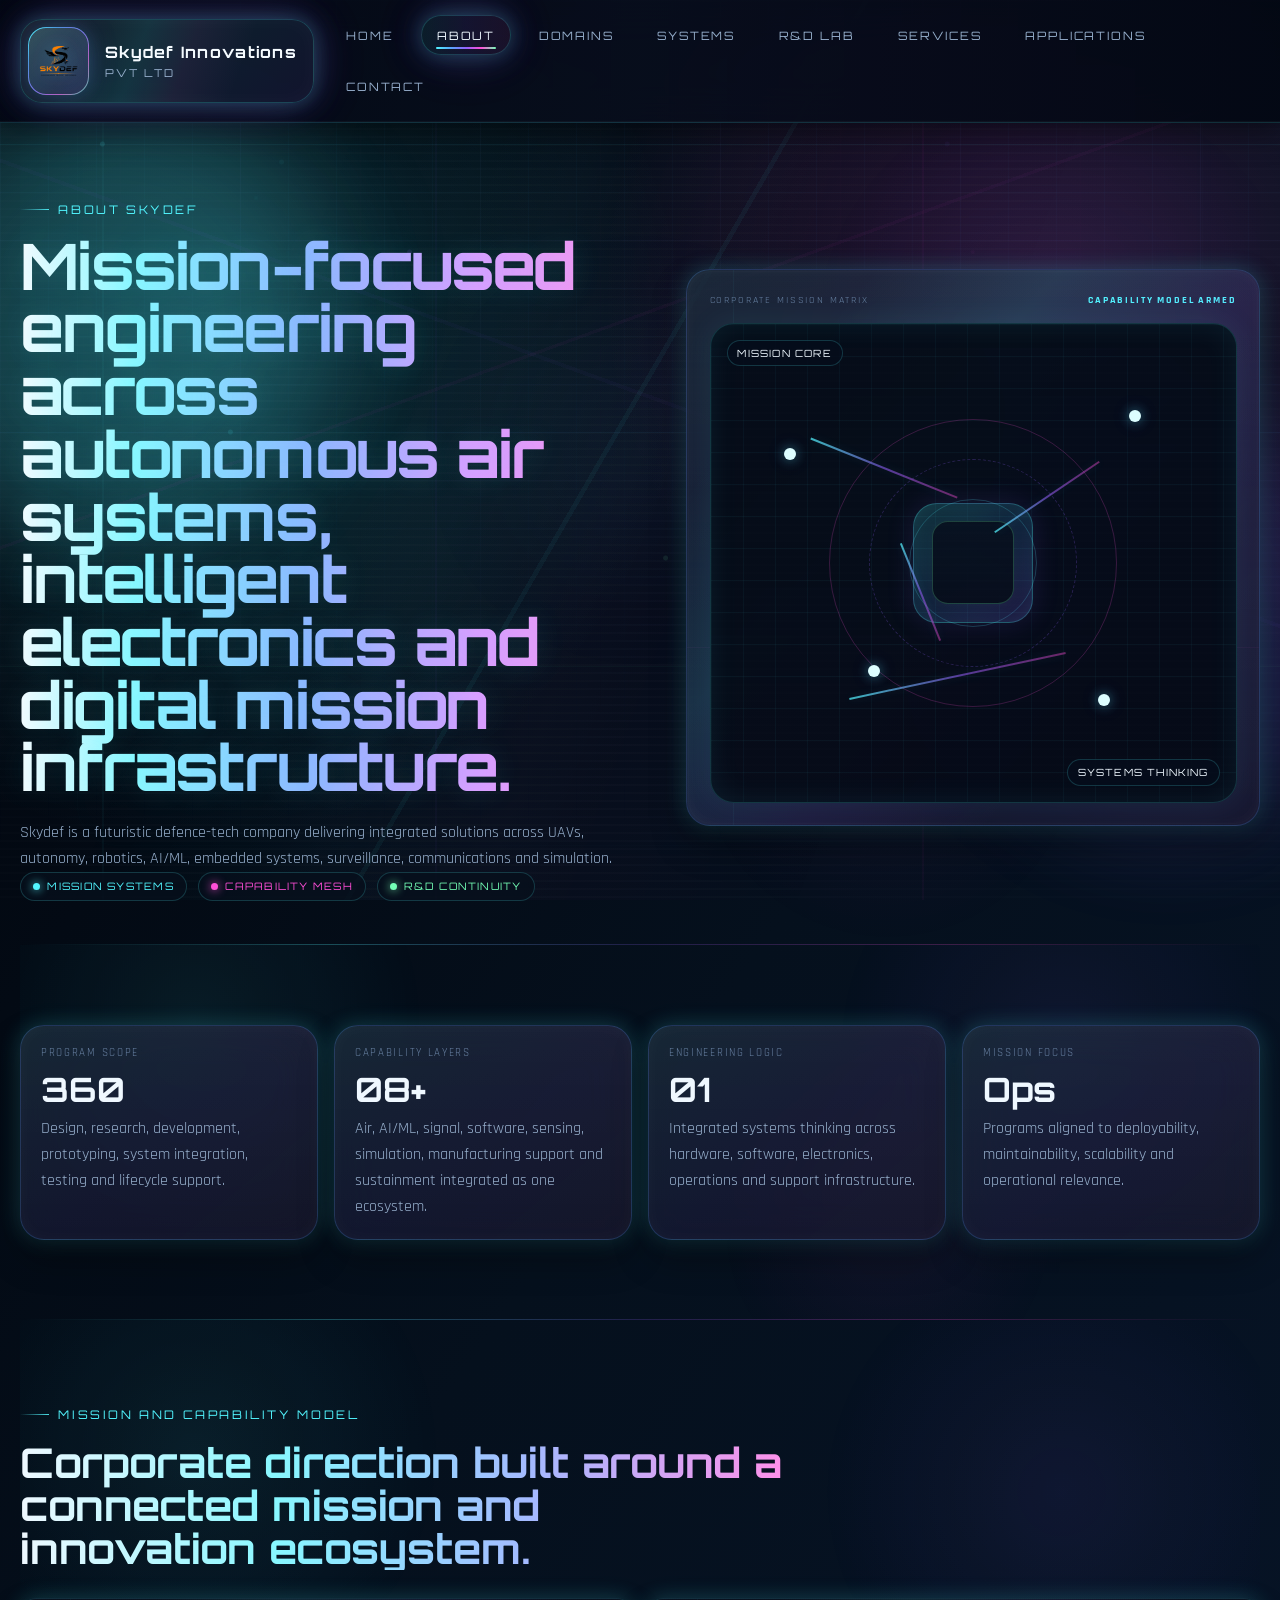
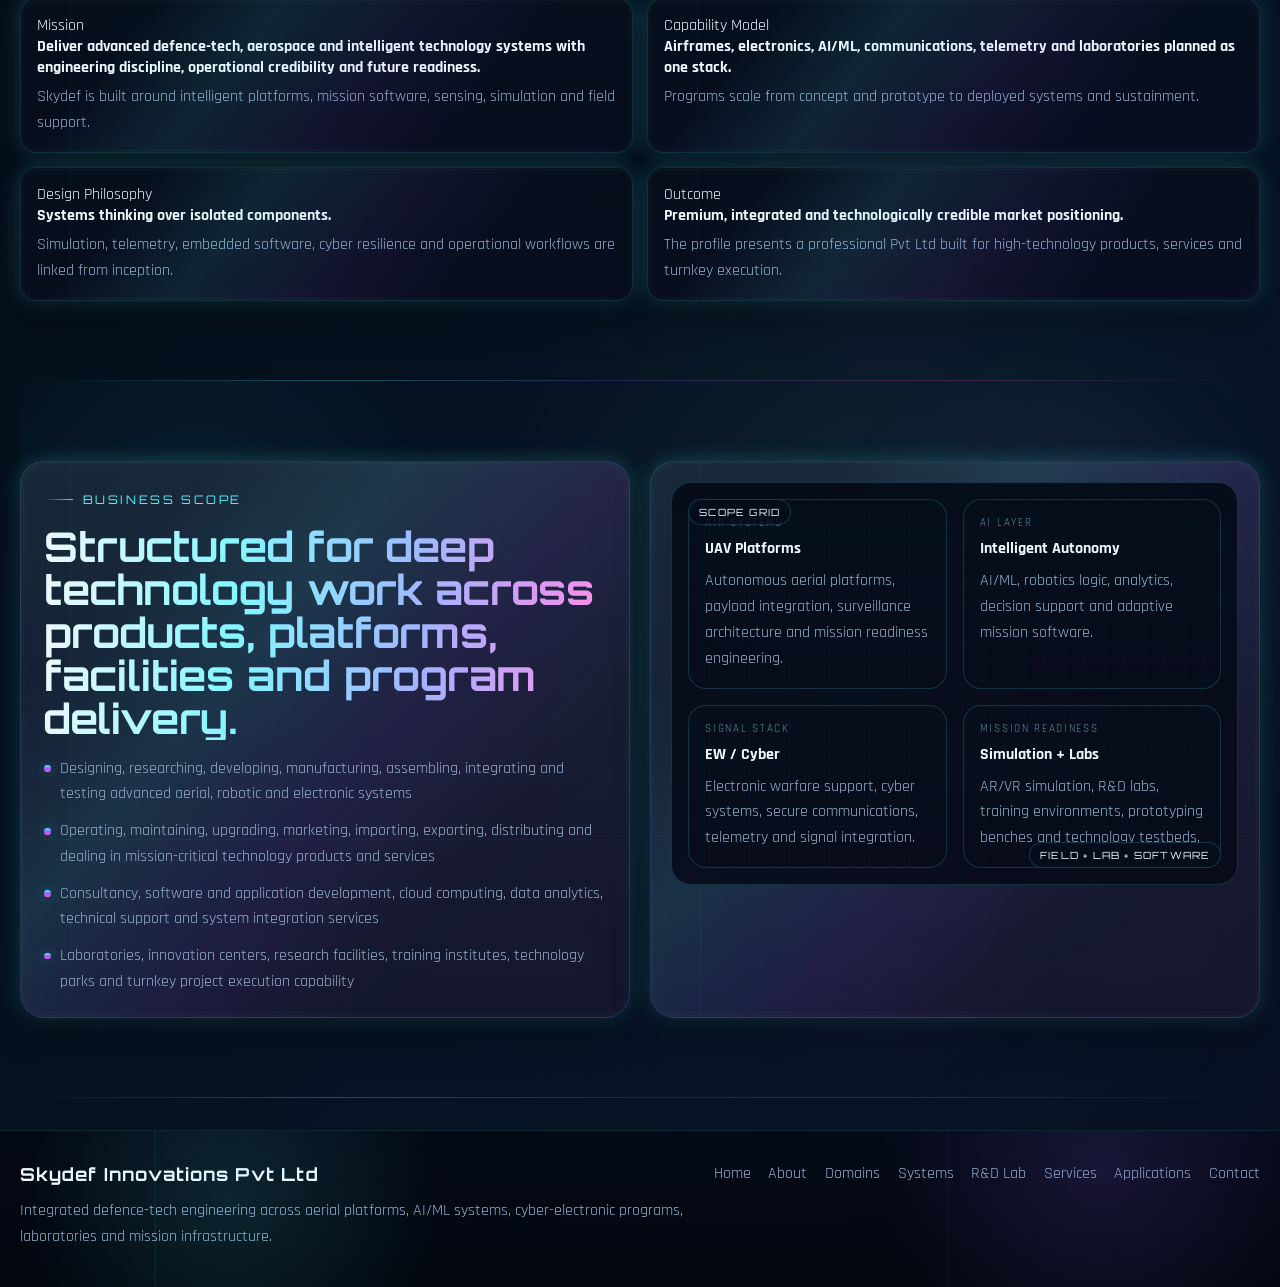
==== about.html @ beb0b312 "Initial Skydef website upload" ====
<!DOCTYPE html>
<html lang="en">
<head>
    <meta charset="UTF-8">
    <meta name="viewport" content="width=device-width, initial-scale=1.0">
    <title>Skydef Innovations Pvt Ltd | About</title>
    <meta name="description" content="About Skydef Innovations Pvt Ltd, a futuristic defence-tech company delivering autonomous systems, robotics, AI/ML, embedded technologies, laboratories and turnkey programs.">
    <link rel="preconnect" href="https://fonts.googleapis.com">
    <link rel="preconnect" href="https://fonts.gstatic.com" crossorigin>
    <link href="https://fonts.googleapis.com/css2?family=Orbitron:wght@500;700;800&family=Rajdhani:wght@400;500;600;700&display=swap" rel="stylesheet">
    <link rel="stylesheet" href="css/style.css">
</head>
<body data-page="about.html">
    <div class="page-shell">
        <div class="ambient"></div>
        <div class="grid-overlay"></div>
        <div class="circuit-overlay"></div>
        <div class="hud-overlay"></div>

        <header class="site-header">
            <nav class="navbar">
                <a href="index.html" class="brand">
                    <span class="brand-mark"><img src="assets/images/skydef-logo.png" alt="Skydef Innovations logo" class="brand-logo"></span>
                    <span class="brand-text"><strong>Skydef Innovations</strong><small>Pvt Ltd</small></span>
                </a>
                <button class="menu-toggle" id="menuToggle" aria-label="Toggle navigation"><span></span><span></span><span></span></button>
                <div class="nav-links" id="navLinks">
                    <a href="index.html">Home</a>
                    <a href="about.html">About</a>
                    <a href="domains.html">Domains</a>
                    <a href="systems.html">Systems</a>
                    <a href="rd-lab.html">R&amp;D Lab</a>
                    <a href="services.html">Services</a>
                    <a href="applications.html">Applications</a>
                    <a href="contact.html">Contact</a>
                </div>
            </nav>
        </header>

        <main>
            <section class="section hero hero-page">
                <div class="hero-copy reveal">
                    <p class="eyebrow">About Skydef</p>
                    <h1>Mission-focused engineering across autonomous air systems, intelligent electronics and digital mission infrastructure.</h1>
                    <p>Skydef is a futuristic defence-tech company delivering integrated solutions across UAVs, autonomy, robotics, AI/ML, embedded systems, surveillance, communications and simulation.</p>
                    <div class="chip-row">
                        <span class="status-chip cyan">Mission systems</span>
                        <span class="status-chip magenta">Capability mesh</span>
                        <span class="status-chip green">R&amp;D continuity</span>
                    </div>
                </div>
                <div class="hero-visual reveal">
                    <div class="hero-side-card glass-card">
                        <div class="panel-topline">
                            <span>Corporate Mission Matrix</span>
                            <strong data-rotate-text="VISION GRID ONLINE|CAPABILITY MODEL ARMED|PROGRAM ARCHITECTURE SYNCED">VISION GRID ONLINE</strong>
                        </div>
                        <div class="about-stage">
                            <span class="visual-tag tag-top-left">Mission Core</span>
                            <span class="visual-tag tag-bottom-right">Systems Thinking</span>
                            <div class="hud-ring ring-1"></div>
                            <div class="hud-ring ring-2"></div>
                            <div class="hud-ring ring-3"></div>
                            <div class="center-core"></div>
                            <span class="diagram-node node-a"></span>
                            <span class="diagram-node node-b"></span>
                            <span class="diagram-node node-c"></span>
                            <span class="diagram-node node-d"></span>
                            <div class="diagram-line line-a"></div>
                            <div class="diagram-line line-b"></div>
                            <div class="diagram-line line-c"></div>
                            <div class="diagram-line line-d"></div>
                        </div>
                    </div>
                </div>
            </section>

            <section class="section">
                <div class="stats-grid">
                    <article class="stat-panel reveal">
                        <span class="stat-label">Program Scope</span>
                        <strong class="stat-number">360</strong>
                        <p>Design, research, development, prototyping, system integration, testing and lifecycle support.</p>
                    </article>
                    <article class="stat-panel reveal">
                        <span class="stat-label">Capability Layers</span>
                        <strong class="stat-number">08+</strong>
                        <p>Air, AI/ML, signal, software, sensing, simulation, manufacturing support and sustainment integrated as one ecosystem.</p>
                    </article>
                    <article class="stat-panel reveal">
                        <span class="stat-label">Engineering Logic</span>
                        <strong class="stat-number">01</strong>
                        <p>Integrated systems thinking across hardware, software, electronics, operations and support infrastructure.</p>
                    </article>
                    <article class="stat-panel reveal">
                        <span class="stat-label">Mission Focus</span>
                        <strong class="stat-number">Ops</strong>
                        <p>Programs aligned to deployability, maintainability, scalability and operational relevance.</p>
                    </article>
                </div>
            </section>

            <section class="section">
                <div class="section-heading reveal">
                    <p class="section-kicker">Mission and Capability Model</p>
                    <h2>Corporate direction built around a connected mission and innovation ecosystem.</h2>
                </div>
                <div class="capability-grid">
                    <article class="glass-card capability-card reveal">
                        <span>Mission</span>
                        <strong>Deliver advanced defence-tech, aerospace and intelligent technology systems with engineering discipline, operational credibility and future readiness.</strong>
                        <p>Skydef is built around intelligent platforms, mission software, sensing, simulation and field support.</p>
                    </article>
                    <article class="glass-card capability-card reveal">
                        <span>Capability Model</span>
                        <strong>Airframes, electronics, AI/ML, communications, telemetry and laboratories planned as one stack.</strong>
                        <p>Programs scale from concept and prototype to deployed systems and sustainment.</p>
                    </article>
                    <article class="glass-card capability-card reveal">
                        <span>Design Philosophy</span>
                        <strong>Systems thinking over isolated components.</strong>
                        <p>Simulation, telemetry, embedded software, cyber resilience and operational workflows are linked from inception.</p>
                    </article>
                    <article class="glass-card capability-card reveal">
                        <span>Outcome</span>
                        <strong>Premium, integrated and technologically credible market positioning.</strong>
                        <p>The profile presents a professional Pvt Ltd built for high-technology products, services and turnkey execution.</p>
                    </article>
                </div>
            </section>

            <section class="section">
                <div class="section-split">
                    <article class="glass-card card-pad reveal">
                        <p class="section-kicker">Business Scope</p>
                        <h2>Structured for deep technology work across products, platforms, facilities and program delivery.</h2>
                        <ul class="list">
                            <li>Designing, researching, developing, manufacturing, assembling, integrating and testing advanced aerial, robotic and electronic systems</li>
                            <li>Operating, maintaining, upgrading, marketing, importing, exporting, distributing and dealing in mission-critical technology products and services</li>
                            <li>Consultancy, software and application development, cloud computing, data analytics, technical support and system integration services</li>
                            <li>Laboratories, innovation centers, research facilities, training institutes, technology parks and turnkey project execution capability</li>
                        </ul>
                    </article>
                    <article class="visual-panel reveal">
                        <div class="visual-frame">
                            <span class="visual-tag tag-top-left">Scope Grid</span>
                            <span class="visual-tag tag-bottom-right">Field + Lab + Software</span>
                            <div class="lab-grid" style="padding:1rem;">
                                <div class="lab-cell"><span>Air Systems</span><strong>UAV Platforms</strong><p>Autonomous aerial platforms, payload integration, surveillance architecture and mission readiness engineering.</p></div>
                                <div class="lab-cell"><span>AI Layer</span><strong>Intelligent Autonomy</strong><p>AI/ML, robotics logic, analytics, decision support and adaptive mission software.</p></div>
                                <div class="lab-cell"><span>Signal Stack</span><strong>EW / Cyber</strong><p>Electronic warfare support, cyber systems, secure communications, telemetry and signal integration.</p></div>
                                <div class="lab-cell"><span>Mission Readiness</span><strong>Simulation + Labs</strong><p>AR/VR simulation, R&amp;D labs, training environments, prototyping benches and technology testbeds.</p></div>
                            </div>
                        </div>
                    </article>
                </div>
            </section>
        </main>

        <footer class="site-footer">
            <div class="footer-shell">
                <div>
                    <h3>Skydef Innovations Pvt Ltd</h3>
                    <p>Integrated defence-tech engineering across aerial platforms, AI/ML systems, cyber-electronic programs, laboratories and mission infrastructure.</p>
                </div>
                <div class="footer-links">
                    <a href="index.html">Home</a>
                    <a href="about.html">About</a>
                    <a href="domains.html">Domains</a>
                    <a href="systems.html">Systems</a>
                    <a href="rd-lab.html">R&amp;D Lab</a>
                    <a href="services.html">Services</a>
                    <a href="applications.html">Applications</a>
                    <a href="contact.html">Contact</a>
                </div>
            </div>
        </footer>
    </div>
    <script src="js/script.js"></script>
</body>
</html>
---- css/style.css ----
:root {
    --bg-0: #02050d;
    --bg-1: #07111f;
    --bg-2: #0d1630;
    --panel: rgba(8, 16, 31, 0.68);
    --panel-strong: rgba(5, 11, 24, 0.84);
    --panel-glass: rgba(14, 26, 48, 0.5);
    --line: rgba(93, 178, 255, 0.2);
    --line-strong: rgba(93, 178, 255, 0.4);
    --text: #eff8ff;
    --text-soft: #96afcc;
    --text-dim: #6881a2;
    --cyan: #52f6ff;
    --blue: #58a6ff;
    --purple: #9362ff;
    --magenta: #ff4fd8;
    --green: #74ffb6;
    --warning: #d7ff6f;
    --glow-cyan: 0 0 22px rgba(82, 246, 255, 0.22);
    --glow-magenta: 0 0 22px rgba(255, 79, 216, 0.18);
    --glow-rgb: 0 0 18px rgba(82, 246, 255, 0.18), 0 0 34px rgba(88, 166, 255, 0.14), 0 0 46px rgba(147, 98, 255, 0.12), 0 0 62px rgba(255, 79, 216, 0.1);
    --radius-xl: 32px;
    --radius-lg: 24px;
    --radius-md: 18px;
    --radius-sm: 12px;
    --container: 1240px;
}

* {
    box-sizing: border-box;
    margin: 0;
    padding: 0;
}

html {
    scroll-behavior: smooth;
}

body {
    min-height: 100vh;
    overflow-x: hidden;
    color: var(--text);
    font-family: "Rajdhani", sans-serif;
    background:
        radial-gradient(circle at 15% 12%, rgba(82, 246, 255, 0.16), transparent 18%),
        radial-gradient(circle at 82% 10%, rgba(255, 79, 216, 0.14), transparent 16%),
        radial-gradient(circle at 70% 76%, rgba(116, 255, 182, 0.08), transparent 18%),
        linear-gradient(125deg, #01040b 0%, #05101d 24%, #071427 46%, #090a1b 63%, #061120 80%, #01040b 100%);
    background-size: 100% 100%, 100% 100%, 100% 100%, 180% 180%;
    animation: bodyShift 22s ease-in-out infinite;
    opacity: 0;
    transition: opacity 0.6s ease, filter 0.45s ease;
}

body.page-ready {
    opacity: 1;
}

body.page-leaving {
    opacity: 0;
    filter: saturate(1.2) blur(2px);
}

body::before,
body::after {
    content: "";
    position: fixed;
    inset: 0;
    pointer-events: none;
}

body::before {
    z-index: -4;
    opacity: 0.34;
    background:
        linear-gradient(rgba(84, 178, 255, 0.12) 1px, transparent 1px),
        linear-gradient(90deg, rgba(84, 178, 255, 0.12) 1px, transparent 1px),
        linear-gradient(rgba(255, 79, 216, 0.05) 1px, transparent 1px),
        linear-gradient(90deg, rgba(255, 79, 216, 0.05) 1px, transparent 1px);
    background-size: 48px 48px, 48px 48px, 120px 120px, 120px 120px;
    mask-image: linear-gradient(180deg, rgba(0, 0, 0, 0.9), transparent 100%);
    animation: gridDrift 18s linear infinite;
}

body::after {
    z-index: -3;
    opacity: 0.45;
    background:
        repeating-linear-gradient(180deg, rgba(255, 255, 255, 0.03) 0 2px, transparent 2px 8px),
        linear-gradient(110deg, transparent 22%, rgba(82, 246, 255, 0.06) 40%, transparent 56%),
        linear-gradient(290deg, transparent 26%, rgba(255, 79, 216, 0.06) 50%, transparent 66%);
    animation: scanlineDrift 10s linear infinite, shimmerSweep 14s linear infinite;
}

img {
    display: block;
    max-width: 100%;
}

a {
    color: inherit;
    text-decoration: none;
}

ul {
    list-style: none;
}

.page-shell {
    position: relative;
    isolation: isolate;
}

.ambient,
.grid-overlay,
.circuit-overlay,
.hud-overlay,
.particle-field,
.page-transition,
.cinematic-loader {
    position: fixed;
    inset: 0;
    pointer-events: none;
}

.ambient {
    z-index: -2;
}

.ambient::before,
.ambient::after {
    content: "";
    position: absolute;
    border-radius: 50%;
    filter: blur(52px);
    opacity: 0.24;
}

.ambient::before {
    width: 28rem;
    height: 28rem;
    left: -7rem;
    top: 6rem;
    background: rgba(82, 246, 255, 0.7);
    animation: floatOrb 12s ease-in-out infinite;
}

.ambient::after {
    width: 26rem;
    height: 26rem;
    right: -6rem;
    bottom: 4rem;
    background: rgba(147, 98, 255, 0.65);
    animation: floatOrb 14s ease-in-out infinite reverse;
}

.grid-overlay {
    z-index: -1;
    opacity: 0.22;
    background:
        radial-gradient(circle at 22% 18%, rgba(82, 246, 255, 0.2) 0 2px, transparent 3px),
        radial-gradient(circle at 74% 16%, rgba(147, 98, 255, 0.24) 0 2px, transparent 3px),
        radial-gradient(circle at 56% 68%, rgba(116, 255, 182, 0.16) 0 2px, transparent 3px);
}

.circuit-overlay {
    z-index: -1;
    opacity: 0.48;
    background:
        linear-gradient(90deg, transparent 0 8%, rgba(82, 246, 255, 0.08) 8% 8.15%, transparent 8.15% 100%),
        linear-gradient(90deg, transparent 0 34%, rgba(147, 98, 255, 0.08) 34% 34.15%, transparent 34.15% 100%),
        linear-gradient(90deg, transparent 0 72%, rgba(255, 79, 216, 0.08) 72% 72.15%, transparent 72.15% 100%),
        linear-gradient(180deg, transparent 0 16%, rgba(82, 246, 255, 0.08) 16% 16.15%, transparent 16.15% 100%),
        linear-gradient(180deg, transparent 0 48%, rgba(88, 166, 255, 0.08) 48% 48.15%, transparent 48.15% 100%),
        linear-gradient(180deg, transparent 0 74%, rgba(116, 255, 182, 0.08) 74% 74.15%, transparent 74.15% 100%);
}

.circuit-overlay::before,
.circuit-overlay::after {
    content: "";
    position: absolute;
    inset: 0;
}

.circuit-overlay::before {
    background:
        radial-gradient(circle at 8% 16%, rgba(82, 246, 255, 0.28) 0 2px, transparent 3px),
        radial-gradient(circle at 18% 48%, rgba(82, 246, 255, 0.22) 0 2px, transparent 3px),
        radial-gradient(circle at 32% 28%, rgba(147, 98, 255, 0.24) 0 2px, transparent 3px),
        radial-gradient(circle at 52% 62%, rgba(116, 255, 182, 0.2) 0 2px, transparent 3px),
        radial-gradient(circle at 74% 36%, rgba(255, 79, 216, 0.24) 0 2px, transparent 3px),
        radial-gradient(circle at 84% 68%, rgba(82, 246, 255, 0.2) 0 2px, transparent 3px);
    animation: pcbPulse 8s ease-in-out infinite;
}

.circuit-overlay::after {
    background:
        linear-gradient(120deg, transparent 0 48%, rgba(82, 246, 255, 0.1) 48% 48.3%, transparent 48.3% 100%),
        linear-gradient(20deg, transparent 0 54%, rgba(147, 98, 255, 0.08) 54% 54.3%, transparent 54.3% 100%),
        linear-gradient(160deg, transparent 0 40%, rgba(255, 79, 216, 0.08) 40% 40.25%, transparent 40.25% 100%);
    animation: pcbSweep 16s linear infinite;
}

.hud-overlay {
    z-index: -1;
    opacity: 0.26;
    background:
        radial-gradient(circle at center, rgba(82, 246, 255, 0.08), transparent 20%),
        radial-gradient(circle at center, rgba(147, 98, 255, 0.07), transparent 34%);
}

.hud-overlay::before,
.hud-overlay::after {
    content: "";
    position: absolute;
    inset: 0;
}

.hud-overlay::before {
    background:
        radial-gradient(circle at 20% 22%, rgba(82, 246, 255, 0.12) 0 1px, transparent 3px),
        radial-gradient(circle at 76% 28%, rgba(255, 79, 216, 0.14) 0 1px, transparent 3px),
        radial-gradient(circle at 58% 78%, rgba(116, 255, 182, 0.12) 0 1px, transparent 3px);
    animation: hudFloat 14s ease-in-out infinite;
}

.hud-overlay::after {
    inset: 6%;
    border: 1px solid rgba(82, 246, 255, 0.06);
    border-radius: 40px;
    box-shadow: inset 0 0 40px rgba(82, 246, 255, 0.04), 0 0 60px rgba(82, 246, 255, 0.04);
    animation: hudPulse 8s ease-in-out infinite;
}

.particle-field {
    z-index: -1;
    overflow: hidden;
}

.particle-field span {
    position: absolute;
    left: var(--x);
    bottom: -6vh;
    width: var(--size);
    height: var(--size);
    border-radius: 50%;
    background: radial-gradient(circle, rgba(239, 248, 255, 0.95), rgba(82, 246, 255, 0.75) 50%, rgba(82, 246, 255, 0));
    box-shadow: 0 0 14px rgba(82, 246, 255, 0.2), 0 0 24px rgba(147, 98, 255, 0.14);
    opacity: 0.5;
    animation: particleRise var(--duration) linear infinite;
    animation-delay: var(--delay);
}

.page-transition {
    z-index: 110;
    opacity: 0;
    background:
        radial-gradient(circle at center, rgba(82, 246, 255, 0.14), transparent 18%),
        linear-gradient(135deg, rgba(1, 4, 11, 0.1), rgba(4, 12, 24, 0.1));
    transition: opacity 0.45s ease;
}

body.page-leaving .page-transition {
    opacity: 1;
}

.cinematic-loader {
    z-index: 120;
    display: grid;
    place-items: center;
    background:
        radial-gradient(circle at center, rgba(82, 246, 255, 0.09), transparent 18%),
        linear-gradient(180deg, rgba(1, 4, 11, 0.98), rgba(3, 8, 19, 0.98));
    transition: opacity 0.7s ease, visibility 0.7s ease;
}

.loader-hidden {
    opacity: 0;
    visibility: hidden;
}

.loader-core {
    position: relative;
    display: grid;
    gap: 1rem;
    width: min(92vw, 34rem);
    padding: 2.4rem;
    text-align: center;
    border: 1px solid rgba(82, 246, 255, 0.18);
    border-radius: 28px;
    background:
        linear-gradient(180deg, rgba(255, 255, 255, 0.05), rgba(255, 255, 255, 0.015)),
        linear-gradient(135deg, rgba(82, 246, 255, 0.08), rgba(147, 98, 255, 0.08), rgba(255, 79, 216, 0.06)),
        rgba(7, 14, 28, 0.9);
    box-shadow: 0 20px 60px rgba(0, 0, 0, 0.55), var(--glow-rgb);
    overflow: hidden;
}

.loader-core::before {
    content: "";
    position: absolute;
    inset: 0;
    background:
        repeating-linear-gradient(180deg, rgba(255, 255, 255, 0.03) 0 2px, transparent 2px 7px),
        linear-gradient(110deg, transparent 22%, rgba(82, 246, 255, 0.12) 44%, transparent 66%);
    animation: loaderSweep 3s linear infinite;
}

.loader-rings {
    position: relative;
    width: 11rem;
    height: 11rem;
    margin: 0 auto;
}

.loader-rings span {
    position: absolute;
    inset: 50%;
    border-radius: 50%;
    border: 1px solid rgba(82, 246, 255, 0.24);
    transform: translate(-50%, -50%);
}

.loader-rings span:nth-child(1) {
    width: 4rem;
    height: 4rem;
    box-shadow: 0 0 20px rgba(82, 246, 255, 0.22);
    animation: pulseScale 2.8s ease-in-out infinite;
}

.loader-rings span:nth-child(2) {
    width: 7rem;
    height: 7rem;
    border-style: dashed;
    border-color: rgba(147, 98, 255, 0.26);
    animation: spinLoader 6s linear infinite;
}

.loader-rings span:nth-child(3) {
    width: 10rem;
    height: 10rem;
    border-color: rgba(255, 79, 216, 0.24);
    animation: spinLoaderReverse 9s linear infinite;
}

.loader-drone-path {
    height: 2px;
    width: 100%;
    border-radius: 999px;
    background:
        linear-gradient(90deg, rgba(82, 246, 255, 0), rgba(82, 246, 255, 0.85), rgba(147, 98, 255, 0.85), rgba(255, 79, 216, 0.85), rgba(82, 246, 255, 0));
    background-size: 220% 100%;
    box-shadow: 0 0 14px rgba(82, 246, 255, 0.2);
    animation: loaderPath 2.4s linear infinite;
}

.loader-label {
    color: var(--text-dim);
    font-size: 0.82rem;
    letter-spacing: 0.24em;
    text-transform: uppercase;
}

.loader-title {
    font-family: "Orbitron", sans-serif;
    font-size: clamp(1.4rem, 3vw, 2.2rem);
    letter-spacing: 0.08em;
    text-transform: uppercase;
    color: #f5fbff;
    text-shadow: 0 0 18px rgba(82, 246, 255, 0.14);
}

.loader-status {
    display: flex;
    justify-content: center;
    flex-wrap: wrap;
    gap: 0.7rem;
}

.loader-status span {
    padding: 0.45rem 0.7rem;
    border-radius: 999px;
    border: 1px solid rgba(82, 246, 255, 0.16);
    background: rgba(6, 14, 27, 0.7);
    color: var(--text-soft);
    font-family: "Orbitron", sans-serif;
    font-size: 0.62rem;
    letter-spacing: 0.14em;
}

.site-header {
    position: sticky;
    top: 0;
    z-index: 50;
    border-bottom: 1px solid rgba(82, 246, 255, 0.16);
    backdrop-filter: blur(22px) saturate(1.15);
    background:
        linear-gradient(90deg, rgba(3, 8, 19, 0.92), rgba(8, 13, 28, 0.88), rgba(3, 8, 19, 0.92));
    box-shadow: 0 10px 28px rgba(0, 0, 0, 0.38), inset 0 -1px 0 rgba(255, 255, 255, 0.03);
}

.navbar,
.section,
.footer-shell {
    width: min(calc(100% - 2rem), var(--container));
    margin: 0 auto;
}

.navbar {
    display: flex;
    align-items: center;
    justify-content: space-between;
    gap: 1rem;
    padding: 0.95rem 0;
}

.brand {
    display: inline-flex;
    align-items: center;
    gap: 1rem;
    padding: 0.45rem 1rem 0.45rem 0.45rem;
    border-radius: 22px;
    border: 1px solid rgba(82, 246, 255, 0.2);
    background:
        linear-gradient(135deg, rgba(255, 255, 255, 0.06), rgba(82, 246, 255, 0.08), rgba(147, 98, 255, 0.08)),
        rgba(7, 16, 31, 0.72);
    box-shadow: inset 0 0 22px rgba(255, 255, 255, 0.03), var(--glow-rgb);
    position: relative;
    overflow: hidden;
}

.brand::before {
    content: "";
    position: absolute;
    inset: 0;
    background: linear-gradient(110deg, transparent 18%, rgba(82, 246, 255, 0.12) 40%, rgba(255, 79, 216, 0.08) 56%, transparent 74%);
    opacity: 0.8;
}

.brand-mark {
    width: 4.25rem;
    height: 4.25rem;
    padding: 0.42rem;
    border-radius: 18px;
    border: 1px solid rgba(82, 246, 255, 0.35);
    background:
        linear-gradient(145deg, rgba(255, 255, 255, 0.1), rgba(255, 255, 255, 0.02)),
        linear-gradient(135deg, rgba(82, 246, 255, 0.16), rgba(88, 166, 255, 0.16), rgba(147, 98, 255, 0.16));
    box-shadow: 0 0 18px rgba(82, 246, 255, 0.18), 0 0 32px rgba(147, 98, 255, 0.16);
    position: relative;
    z-index: 1;
}

.brand-mark::before {
    content: "";
    position: absolute;
    inset: -1px;
    border-radius: inherit;
    padding: 1px;
    background: linear-gradient(130deg, rgba(82, 246, 255, 0.95), rgba(88, 166, 255, 0.7), rgba(147, 98, 255, 0.8), rgba(255, 79, 216, 0.62), rgba(116, 255, 182, 0.52));
    -webkit-mask: linear-gradient(#fff 0 0) content-box, linear-gradient(#fff 0 0);
    -webkit-mask-composite: xor;
    mask-composite: exclude;
    animation: hueSpin 6s linear infinite;
}

.brand-logo {
    width: 100%;
    height: 100%;
    object-fit: contain;
    position: relative;
    z-index: 1;
    filter:
        brightness(1.4)
        contrast(1.25)
        saturate(1.1)
        drop-shadow(0 0 8px rgba(82, 246, 255, 0.3))
        drop-shadow(0 0 16px rgba(147, 98, 255, 0.18));
}

.brand-text {
    display: flex;
    flex-direction: column;
    gap: 0.22rem;
    position: relative;
    z-index: 1;
}

.brand-text strong,
.brand-text small,
.eyebrow,
.section-kicker,
.nav-links a,
.nav-code,
.btn,
h1,
h2,
h3,
.panel-label,
.stat-number,
.form-label {
    font-family: "Orbitron", sans-serif;
}

.brand-text strong {
    font-size: 0.98rem;
    letter-spacing: 0.08em;
    color: #f5fbff;
    white-space: nowrap;
}

.brand-text small {
    color: var(--text-soft);
    font-size: 0.68rem;
    text-transform: uppercase;
    letter-spacing: 0.18em;
}

.nav-links {
    display: flex;
    align-items: center;
    gap: 0.7rem;
    flex-wrap: wrap;
}

.nav-links a {
    position: relative;
    padding: 0.72rem 0.95rem;
    border-radius: 999px;
    color: var(--text-soft);
    font-size: 0.72rem;
    text-transform: uppercase;
    letter-spacing: 0.16em;
    border: 1px solid transparent;
    background: transparent;
    transition: 0.25s ease;
}

.nav-links a:hover,
.nav-links a.active {
    color: var(--text);
    border-color: rgba(82, 246, 255, 0.18);
    background: linear-gradient(90deg, rgba(82, 246, 255, 0.08), rgba(147, 98, 255, 0.1), rgba(255, 79, 216, 0.08));
    box-shadow: var(--glow-rgb);
}

.nav-links a::after {
    content: "";
    position: absolute;
    left: 0.9rem;
    right: 0.9rem;
    bottom: 0.34rem;
    height: 2px;
    border-radius: 999px;
    background: linear-gradient(90deg, var(--cyan), var(--blue), var(--purple), var(--magenta), var(--green));
    transform: scaleX(0);
    transition: transform 0.25s ease;
}

.nav-links a:hover::after,
.nav-links a.active::after {
    transform: scaleX(1);
}

.menu-toggle {
    display: none;
    width: 3rem;
    height: 3rem;
    border: 1px solid rgba(82, 246, 255, 0.2);
    border-radius: 14px;
    background: rgba(5, 12, 24, 0.9);
    cursor: pointer;
}

.menu-toggle span {
    display: block;
    width: 1.3rem;
    height: 2px;
    margin: 0.3rem auto;
    background: var(--text);
}

main {
    position: relative;
}

.section {
    position: relative;
    padding: 5rem 0;
}

.section::before {
    content: "";
    position: absolute;
    inset: 0;
    pointer-events: none;
    background:
        radial-gradient(circle at 14% 20%, rgba(82, 246, 255, 0.08), transparent 22%),
        radial-gradient(circle at 84% 26%, rgba(147, 98, 255, 0.08), transparent 22%),
        radial-gradient(circle at 70% 76%, rgba(255, 79, 216, 0.05), transparent 20%);
    opacity: 0.9;
}

.section::after {
    content: "";
    position: absolute;
    left: 0;
    right: 0;
    bottom: 0;
    height: 1px;
    background: linear-gradient(90deg, transparent, rgba(82, 246, 255, 0.28), rgba(147, 98, 255, 0.2), rgba(255, 79, 216, 0.22), transparent);
}

.section-heading {
    margin-bottom: 1.8rem;
    max-width: 48rem;
}

.section-kicker,
.eyebrow {
    display: inline-flex;
    align-items: center;
    gap: 0.6rem;
    margin-bottom: 1rem;
    color: var(--cyan);
    font-size: 0.74rem;
    text-transform: uppercase;
    letter-spacing: 0.22em;
}

.section-kicker::before,
.eyebrow::before {
    content: "";
    width: 1.8rem;
    height: 1px;
    background: linear-gradient(90deg, rgba(82, 246, 255, 0), rgba(82, 246, 255, 0.9));
}

h1 {
    font-size: clamp(3rem, 5vw, 5.6rem);
    line-height: 0.98;
    letter-spacing: -0.03em;
    margin-bottom: 1.3rem;
    background: linear-gradient(90deg, #f6fbff 0%, #8bf7ff 18%, #8eb7ff 45%, #db9cff 72%, #ff93eb 100%);
    -webkit-background-clip: text;
    background-clip: text;
    color: transparent;
    text-shadow: 0 0 30px rgba(82, 246, 255, 0.12);
}

h2 {
    font-size: clamp(2rem, 3.2vw, 3.15rem);
    line-height: 1.05;
    margin-bottom: 1rem;
    background: linear-gradient(90deg, #eef8ff, #88f7ff, #a4b9ff, #ff90e9);
    -webkit-background-clip: text;
    background-clip: text;
    color: transparent;
}

h3 {
    font-size: 1.12rem;
    letter-spacing: 0.06em;
    margin-bottom: 0.8rem;
}

p {
    color: var(--text-soft);
    font-size: 1rem;
    line-height: 1.62;
}

.hero {
    min-height: calc(100vh - 80px);
    display: grid;
    grid-template-columns: 1.05fr 0.95fr;
    gap: 2rem;
    align-items: center;
}

.hero-page {
    min-height: auto;
    padding-top: 4.5rem;
    padding-bottom: 2.8rem;
}

.hero-copy {
    position: relative;
    z-index: 1;
}

.hero-copy p {
    max-width: 44rem;
}

.hero-actions {
    display: flex;
    flex-wrap: wrap;
    gap: 1rem;
    margin: 2rem 0 1.8rem;
}

.btn {
    display: inline-flex;
    align-items: center;
    justify-content: center;
    min-width: 11.5rem;
    padding: 0.95rem 1.35rem;
    border-radius: 999px;
    border: 1px solid rgba(82, 246, 255, 0.28);
    font-size: 0.76rem;
    letter-spacing: 0.14em;
    text-transform: uppercase;
    position: relative;
    overflow: hidden;
    transition: transform 0.25s ease, box-shadow 0.25s ease, border-color 0.25s ease, filter 0.25s ease;
}

.btn::before {
    content: "";
    position: absolute;
    inset: 0;
    background: linear-gradient(110deg, transparent 20%, rgba(255, 255, 255, 0.16) 48%, transparent 72%);
    transform: translateX(-140%);
    transition: transform 0.55s ease;
}

.btn:hover {
    transform: translateY(-3px) scale(1.01);
    filter: brightness(1.08);
    box-shadow: 0 0 0 1px rgba(82, 246, 255, 0.16), 0 0 22px rgba(82, 246, 255, 0.16), 0 0 42px rgba(147, 98, 255, 0.12);
}

.btn:hover::before {
    transform: translateX(140%);
}

.btn-primary {
    background: linear-gradient(90deg, rgba(82, 246, 255, 0.18), rgba(88, 166, 255, 0.24), rgba(147, 98, 255, 0.2), rgba(255, 79, 216, 0.16));
    box-shadow: var(--glow-rgb);
}

.btn-secondary {
    background: linear-gradient(90deg, rgba(255, 255, 255, 0.03), rgba(82, 246, 255, 0.06), rgba(147, 98, 255, 0.05));
    box-shadow: inset 0 0 18px rgba(82, 246, 255, 0.06), var(--glow-cyan);
}

.btn-ghost {
    min-width: auto;
    padding-inline: 1.1rem;
    background: rgba(8, 17, 31, 0.7);
}

.nav-code {
    display: flex;
    flex-wrap: wrap;
    gap: 0.9rem;
    margin-top: 1.5rem;
    color: var(--text-dim);
    font-size: 0.68rem;
    text-transform: uppercase;
    letter-spacing: 0.16em;
}

.hero-metrics,
.stats-grid,
.panel-grid,
.icon-grid,
.applications-grid,
.contact-grid,
.stack-grid {
    display: grid;
    gap: 1rem;
}

.hero-metrics {
    grid-template-columns: repeat(3, minmax(0, 1fr));
}

.stats-grid {
    grid-template-columns: repeat(4, minmax(0, 1fr));
}

.panel-grid.two-col {
    grid-template-columns: repeat(2, minmax(0, 1fr));
}

.panel-grid.three-col {
    grid-template-columns: repeat(3, minmax(0, 1fr));
}

.panel-grid.four-col,
.applications-grid {
    grid-template-columns: repeat(4, minmax(0, 1fr));
}

.stack-grid {
    grid-template-columns: 1fr;
}

.glass-card,
.hud-panel,
.stat-panel,
.feature-panel,
.timeline-panel,
.visual-panel,
.contact-form,
.contact-card {
    position: relative;
    overflow: hidden;
    border-radius: var(--radius-lg);
    border: 1px solid rgba(88, 166, 255, 0.22);
    background:
        linear-gradient(180deg, rgba(255, 255, 255, 0.05), rgba(255, 255, 255, 0.015)),
        linear-gradient(140deg, rgba(82, 246, 255, 0.06), rgba(147, 98, 255, 0.06), rgba(255, 79, 216, 0.04)),
        var(--panel);
    backdrop-filter: blur(22px) saturate(1.2);
    box-shadow: inset 0 0 18px rgba(255, 255, 255, 0.03), 0 18px 34px rgba(0, 0, 0, 0.34), var(--glow-cyan);
    transition: transform 0.35s ease, border-color 0.35s ease, box-shadow 0.35s ease, background 0.35s ease;
}

.glass-card::before,
.hud-panel::before,
.feature-panel::before,
.visual-panel::before,
.timeline-panel::before,
.contact-form::before,
.contact-card::before {
    content: "";
    position: absolute;
    inset: 0;
    pointer-events: none;
    background:
        linear-gradient(130deg, transparent 18%, rgba(82, 246, 255, 0.1) 36%, rgba(147, 98, 255, 0.08) 56%, transparent 74%),
        linear-gradient(90deg, transparent 0 8%, rgba(82, 246, 255, 0.04) 8% 8.15%, transparent 8.15% 100%),
        linear-gradient(180deg, transparent 0 68%, rgba(255, 79, 216, 0.04) 68% 68.15%, transparent 68.15% 100%);
}

.glass-card::after,
.hud-panel::after,
.feature-panel::after,
.visual-panel::after,
.timeline-panel::after,
.contact-form::after,
.contact-card::after {
    content: "";
    position: absolute;
    inset: 1px;
    border-radius: inherit;
    pointer-events: none;
    border: 1px solid rgba(255, 255, 255, 0.025);
    opacity: 0.7;
}

.glass-card:hover,
.hud-panel:hover,
.stat-panel:hover,
.feature-panel:hover,
.timeline-panel:hover,
.visual-panel:hover,
.contact-form:hover,
.contact-card:hover {
    transform: translateY(-6px);
    border-color: rgba(82, 246, 255, 0.32);
    box-shadow: 0 24px 44px rgba(0, 0, 0, 0.42), 0 0 22px rgba(82, 246, 255, 0.14), 0 0 36px rgba(147, 98, 255, 0.12);
}

.card-pad,
.stat-panel,
.timeline-panel,
.contact-form,
.contact-card {
    padding: 1.45rem;
}

.metric-card,
.stat-panel,
.mini-panel,
.domain-card,
.service-card,
.sector-card {
    padding: 1.25rem;
}

.metric-card span,
.panel-label,
.card-kicker,
.stat-label {
    display: block;
    color: var(--text-dim);
    font-size: 0.66rem;
    letter-spacing: 0.16em;
    text-transform: uppercase;
    margin-bottom: 0.55rem;
}

.metric-card strong,
.stat-number {
    display: block;
    color: var(--text);
    font-size: 1.3rem;
    line-height: 1.2;
}

.stat-number {
    font-size: 2.1rem;
    margin-bottom: 0.4rem;
}

.section-split,
.feature-panel,
.timeline-panel,
.contact-grid,
.hero-side-grid {
    display: grid;
    gap: 1.2rem;
}

.section-split {
    grid-template-columns: 1fr 1fr;
    align-items: stretch;
}

.feature-panel {
    grid-template-columns: 0.94fr 1.06fr;
    padding: 1.45rem;
}

.timeline-panel {
    grid-template-columns: 0.8fr 1.2fr;
    align-items: start;
}

.hero-side-grid {
    grid-template-columns: 1fr;
}

.hero-console,
.hero-side-card {
    padding: 1.4rem;
}

.panel-topline {
    display: flex;
    align-items: center;
    justify-content: space-between;
    gap: 1rem;
    margin-bottom: 1rem;
    color: var(--text-dim);
    font-size: 0.64rem;
    letter-spacing: 0.18em;
    text-transform: uppercase;
}

.panel-topline strong {
    color: var(--cyan);
    font-weight: 700;
}

.status-list,
.chip-row {
    display: flex;
    flex-wrap: wrap;
    gap: 0.7rem;
}

.status-chip {
    display: inline-flex;
    align-items: center;
    gap: 0.45rem;
    padding: 0.46rem 0.75rem;
    border-radius: 999px;
    border: 1px solid rgba(82, 246, 255, 0.18);
    background: rgba(7, 15, 28, 0.8);
    color: var(--text-soft);
    font-size: 0.64rem;
    text-transform: uppercase;
    letter-spacing: 0.12em;
    font-family: "Orbitron", sans-serif;
}

.status-chip::before {
    content: "";
    width: 0.45rem;
    height: 0.45rem;
    border-radius: 50%;
    background: currentColor;
    box-shadow: 0 0 10px currentColor;
}

.status-chip.cyan { color: var(--cyan); }
.status-chip.magenta { color: var(--magenta); }
.status-chip.green { color: var(--green); }
.status-chip.warning { color: var(--warning); }

.hero-visual {
    position: relative;
}

.mission-stage,
.systems-map,
.lab-stage,
.service-stage,
.sector-stage,
.contact-stage,
.about-stage {
    position: relative;
    min-height: 30rem;
    border-radius: var(--radius-lg);
    border: 1px solid rgba(82, 246, 255, 0.18);
    background:
        radial-gradient(circle at 50% 50%, rgba(82, 246, 255, 0.08), transparent 18%),
        linear-gradient(180deg, rgba(5, 12, 24, 0.96), rgba(5, 10, 22, 0.92));
    overflow: hidden;
    box-shadow: inset 0 0 30px rgba(82, 246, 255, 0.08), 0 0 32px rgba(82, 246, 255, 0.08);
}

.mission-stage::before,
.systems-map::before,
.lab-stage::before,
.service-stage::before,
.sector-stage::before,
.contact-stage::before,
.about-stage::before {
    content: "";
    position: absolute;
    inset: 0;
    background:
        linear-gradient(rgba(82, 246, 255, 0.08) 1px, transparent 1px),
        linear-gradient(90deg, rgba(82, 246, 255, 0.08) 1px, transparent 1px);
    background-size: 32px 32px;
    opacity: 0.5;
}

.mission-stage::after,
.systems-map::after,
.lab-stage::after,
.service-stage::after,
.sector-stage::after,
.contact-stage::after,
.about-stage::after {
    content: "";
    position: absolute;
    inset: 0;
    background: repeating-linear-gradient(180deg, rgba(255, 255, 255, 0.03) 0 2px, transparent 2px 8px);
    opacity: 0.18;
}

.mission-stage:hover .radar-sweep,
.systems-map:hover .radar-sweep,
.contact-stage:hover .radar-sweep {
    animation-duration: 3.6s;
}

.hud-ring,
.radar-ring,
.radar-sweep,
.crosshair,
.scan-column,
.flight-path,
.flight-node,
.data-node,
.beam,
.diagram-line,
.diagram-node,
.trace,
.orbital,
.signal-dot {
    position: absolute;
}

.hud-ring,
.radar-ring,
.orbital {
    left: 50%;
    top: 50%;
    transform: translate(-50%, -50%);
    border-radius: 50%;
    border: 1px solid rgba(82, 246, 255, 0.2);
}

.ring-1 { width: 8rem; height: 8rem; }
.ring-2 { width: 13rem; height: 13rem; border-style: dashed; border-color: rgba(147, 98, 255, 0.24); }
.ring-3 { width: 18rem; height: 18rem; border-color: rgba(255, 79, 216, 0.2); }
.ring-4 { width: 24rem; height: 24rem; border-color: rgba(116, 255, 182, 0.12); }

.radar-sweep {
    left: 50%;
    top: 50%;
    width: 16rem;
    height: 16rem;
    transform: translate(-50%, -50%);
    border-radius: 50%;
    background: conic-gradient(from 0deg, rgba(82, 246, 255, 0) 0 78%, rgba(82, 246, 255, 0.28) 88%, rgba(82, 246, 255, 0) 100%);
    mix-blend-mode: screen;
    animation: spin 5.5s linear infinite;
    filter: blur(0.2px);
}

.crosshair {
    left: 50%;
    top: 50%;
    width: 10rem;
    height: 10rem;
    transform: translate(-50%, -50%);
    border: 1px solid rgba(116, 255, 182, 0.24);
    border-radius: 50%;
    box-shadow: 0 0 18px rgba(116, 255, 182, 0.12);
}

.crosshair::before,
.crosshair::after {
    content: "";
    position: absolute;
    left: 50%;
    top: 50%;
    background: rgba(82, 246, 255, 0.22);
}

.crosshair::before {
    width: 1px;
    height: 120%;
    transform: translate(-50%, -50%);
}

.crosshair::after {
    width: 120%;
    height: 1px;
    transform: translate(-50%, -50%);
}

.drone-shell {
    position: absolute;
    left: 50%;
    top: 42%;
    width: 17rem;
    height: 8.4rem;
    transform: translate(-50%, -50%);
    animation: droneHover 4.6s ease-in-out infinite;
}

.drone-core,
.drone-wing,
.drone-tail,
.drone-prop,
.drone-link {
    position: absolute;
    display: block;
}

.drone-core {
    left: 50%;
    top: 50%;
    width: 4.2rem;
    height: 2rem;
    transform: translate(-50%, -50%);
    border-radius: 999px;
    background: linear-gradient(90deg, rgba(82, 246, 255, 0.6), rgba(88, 166, 255, 0.8), rgba(255, 79, 216, 0.55));
    box-shadow: 0 0 20px rgba(82, 246, 255, 0.26), 0 0 28px rgba(147, 98, 255, 0.14);
}

.drone-wing {
    top: 50%;
    width: 5rem;
    height: 0.38rem;
    border-radius: 999px;
    background: linear-gradient(90deg, rgba(82, 246, 255, 0.9), rgba(147, 98, 255, 0.65));
}

.drone-wing.left {
    left: 1.3rem;
    transform: translateY(-50%) rotate(-10deg);
}

.drone-wing.right {
    right: 1.3rem;
    transform: translateY(-50%) rotate(10deg);
}

.drone-tail {
    width: 2.4rem;
    height: 0.3rem;
    background: rgba(116, 255, 182, 0.9);
    top: 65%;
}

.drone-tail.left {
    left: 4rem;
    transform: rotate(24deg);
}

.drone-tail.right {
    right: 4rem;
    transform: rotate(-24deg);
}

.drone-prop {
    width: 2.3rem;
    height: 2.3rem;
    border-radius: 50%;
    border: 1px solid rgba(82, 246, 255, 0.34);
    box-shadow: inset 0 0 16px rgba(82, 246, 255, 0.1), 0 0 12px rgba(82, 246, 255, 0.1);
}

.drone-prop::before,
.drone-prop::after {
    content: "";
    position: absolute;
    left: 50%;
    top: 50%;
    width: 86%;
    height: 1px;
    background: rgba(82, 246, 255, 0.55);
    transform-origin: center;
    animation: spin 1.1s linear infinite;
}

.drone-prop::after {
    transform: translate(-50%, -50%) rotate(90deg);
}

.drone-prop::before {
    transform: translate(-50%, -50%);
}

.drone-prop.p1 { left: 0.6rem; top: 1rem; }
.drone-prop.p2 { right: 0.6rem; top: 1rem; }
.drone-prop.p3 { left: 2rem; bottom: 0; }
.drone-prop.p4 { right: 2rem; bottom: 0; }

.flight-path {
    border-top: 2px dashed rgba(82, 246, 255, 0.42);
    border-radius: 50%;
    filter: drop-shadow(0 0 10px rgba(82, 246, 255, 0.16));
    overflow: visible;
}

.flight-path::after {
    content: "";
    position: absolute;
    top: -3px;
    left: 0;
    width: 24%;
    height: 4px;
    border-radius: 999px;
    background: linear-gradient(90deg, rgba(82, 246, 255, 0), rgba(82, 246, 255, 0.95), rgba(255, 79, 216, 0.9));
    box-shadow: 0 0 12px rgba(82, 246, 255, 0.28);
    animation: flightRunner 4.8s linear infinite;
}

.path-a {
    width: 52%;
    height: 26%;
    left: 8%;
    top: 18%;
    animation: pathPulse 4s ease-in-out infinite;
}

.path-b {
    width: 42%;
    height: 18%;
    right: 10%;
    bottom: 16%;
    border-top-color: rgba(255, 79, 216, 0.42);
    animation: pathPulse 4s ease-in-out infinite 1.2s;
}

.path-b::after {
    animation-delay: 1.1s;
}

.path-c {
    width: 30%;
    height: 14%;
    left: 34%;
    bottom: 28%;
    border-top-color: rgba(116, 255, 182, 0.42);
    animation: pathPulse 4s ease-in-out infinite 2.1s;
}

.path-c::after {
    animation-delay: 2s;
}

.flight-node,
.data-node,
.diagram-node,
.signal-dot {
    width: 0.75rem;
    height: 0.75rem;
    border-radius: 50%;
    background: #ddfeff;
    box-shadow: 0 0 12px rgba(82, 246, 255, 0.4), 0 0 20px rgba(147, 98, 255, 0.18);
}

.node-a { left: 14%; top: 26%; }
.node-b { right: 18%; top: 18%; }
.node-c { left: 30%; bottom: 26%; }
.node-d { right: 24%; bottom: 20%; }
.node-e { left: 52%; top: 58%; }

.hero-status-grid,
.data-grid,
.capability-grid,
.contact-list,
.timeline-list,
.flow-grid {
    display: grid;
    gap: 0.9rem;
}

.data-grid.two-col,
.capability-grid,
.flow-grid {
    grid-template-columns: repeat(2, minmax(0, 1fr));
}

.data-block,
.capability-card,
.flow-card {
    padding: 1rem;
    border-radius: 16px;
    border: 1px solid rgba(82, 246, 255, 0.14);
    background: linear-gradient(180deg, rgba(7, 15, 28, 0.84), rgba(10, 12, 29, 0.72));
}

.data-block strong,
.capability-card strong,
.flow-card strong {
    display: block;
    font-size: 1rem;
    color: var(--text);
    margin-bottom: 0.35rem;
}

.data-block span,
.flow-step {
    display: block;
    color: var(--text-dim);
    font-size: 0.64rem;
    text-transform: uppercase;
    letter-spacing: 0.16em;
    margin-bottom: 0.45rem;
}

.list {
    display: grid;
    gap: 0.7rem;
}

.list li {
    position: relative;
    padding-left: 1rem;
    color: var(--text-soft);
    line-height: 1.6;
}

.list li::before {
    content: "";
    position: absolute;
    left: 0;
    top: 0.6rem;
    width: 0.42rem;
    height: 0.42rem;
    border-radius: 50%;
    background: linear-gradient(180deg, var(--cyan), var(--purple), var(--magenta));
    box-shadow: 0 0 12px rgba(82, 246, 255, 0.28);
}

.visual-panel {
    padding: 1.3rem;
}

.visual-frame {
    position: relative;
    min-height: 20rem;
    border-radius: 20px;
    border: 1px solid rgba(82, 246, 255, 0.16);
    background: linear-gradient(180deg, rgba(5, 12, 24, 0.95), rgba(7, 11, 25, 0.88));
    overflow: hidden;
}

.visual-tag {
    position: absolute;
    padding: 0.38rem 0.62rem;
    border-radius: 999px;
    border: 1px solid rgba(82, 246, 255, 0.18);
    background: rgba(5, 13, 27, 0.82);
    color: var(--text);
    font-size: 0.62rem;
    letter-spacing: 0.12em;
    text-transform: uppercase;
    font-family: "Orbitron", sans-serif;
    z-index: 2;
}

.tag-top-left { left: 1rem; top: 1rem; }
.tag-top-right { right: 1rem; top: 1rem; }
.tag-bottom-left { left: 1rem; bottom: 1rem; }
.tag-bottom-right { right: 1rem; bottom: 1rem; }

.about-network {
    position: absolute;
    inset: 0;
}

.diagram-line,
.beam,
.trace {
    height: 2px;
    background: linear-gradient(90deg, rgba(82, 246, 255, 0.72), rgba(147, 98, 255, 0.56), rgba(255, 79, 216, 0.4));
    box-shadow: 0 0 10px rgba(82, 246, 255, 0.12);
}

.line-a { width: 30%; left: 18%; top: 30%; transform: rotate(22deg); }
.line-b { width: 24%; right: 24%; top: 36%; transform: rotate(-34deg); }
.line-c { width: 42%; left: 26%; bottom: 26%; transform: rotate(-12deg); }
.line-d { width: 20%; left: 30%; top: 56%; transform: rotate(68deg); }

.center-core {
    position: absolute;
    left: 50%;
    top: 50%;
    width: 7.5rem;
    height: 7.5rem;
    transform: translate(-50%, -50%);
    border-radius: 24px;
    background: linear-gradient(145deg, rgba(82, 246, 255, 0.16), rgba(88, 166, 255, 0.14), rgba(147, 98, 255, 0.18));
    border: 1px solid rgba(82, 246, 255, 0.26);
    box-shadow: inset 0 0 20px rgba(82, 246, 255, 0.08), 0 0 28px rgba(147, 98, 255, 0.14);
}

.center-core::before {
    content: "";
    position: absolute;
    inset: 1.1rem;
    border-radius: 16px;
    background: linear-gradient(180deg, rgba(8, 17, 32, 0.96), rgba(6, 12, 25, 0.9));
    border: 1px solid rgba(116, 255, 182, 0.22);
}

.capability-rings .ring-1,
.capability-rings .ring-2,
.capability-rings .ring-3 {
    animation: pulseScale 5s ease-in-out infinite;
}

.capability-rings .ring-2 { animation-delay: -1.2s; }
.capability-rings .ring-3 { animation-delay: -2.4s; }

.domain-card .domain-icon,
.service-card .domain-icon,
.sector-card .domain-icon,
.mini-panel .domain-icon {
    width: 3.2rem;
    height: 3.2rem;
    margin-bottom: 1rem;
    border-radius: 14px;
    border: 1px solid rgba(82, 246, 255, 0.18);
    background:
        radial-gradient(circle at 30% 30%, rgba(255, 255, 255, 0.12), transparent 24%),
        linear-gradient(135deg, rgba(82, 246, 255, 0.14), rgba(147, 98, 255, 0.16), rgba(255, 79, 216, 0.12));
    position: relative;
    box-shadow: var(--glow-cyan);
}

.domain-icon::before,
.domain-icon::after {
    content: "";
    position: absolute;
}

.domain-icon::before {
    inset: 24%;
    border-radius: 10px;
    border: 1px solid rgba(82, 246, 255, 0.26);
}

.domain-icon::after {
    left: 50%;
    top: 50%;
    width: 1rem;
    height: 1rem;
    transform: translate(-50%, -50%);
    border-radius: 50%;
    background: rgba(82, 246, 255, 0.8);
    box-shadow: 0 0 12px rgba(82, 246, 255, 0.4);
}

.systems-track {
    position: absolute;
    inset: 0;
}

.system-grid {
    display: grid;
    gap: 1rem;
}

.lab-grid {
    display: grid;
    grid-template-columns: repeat(2, minmax(0, 1fr));
    gap: 1rem;
}

.lab-cell {
    position: relative;
    min-height: 10rem;
    border-radius: 18px;
    border: 1px solid rgba(82, 246, 255, 0.16);
    background: linear-gradient(180deg, rgba(7, 15, 28, 0.86), rgba(8, 12, 27, 0.76));
    overflow: hidden;
    padding: 1rem;
}

.lab-cell::before {
    content: "";
    position: absolute;
    inset: 0;
    background:
        linear-gradient(rgba(82, 246, 255, 0.05) 1px, transparent 1px),
        linear-gradient(90deg, rgba(82, 246, 255, 0.05) 1px, transparent 1px);
    background-size: 20px 20px;
    opacity: 0.45;
}

.lab-cell strong,
.lab-cell span {
    position: relative;
    z-index: 1;
}

.lab-cell span {
    display: block;
    color: var(--text-dim);
    font-size: 0.66rem;
    letter-spacing: 0.16em;
    text-transform: uppercase;
    margin-bottom: 0.5rem;
}

.lab-cell strong {
    display: block;
    color: var(--text);
    margin-bottom: 0.55rem;
}

.flow-grid {
    margin-top: 1rem;
}

.flow-card {
    min-height: 12rem;
}

.flow-card .flow-step {
    color: var(--cyan);
}

.timeline-list {
    counter-reset: item;
}

.timeline-list li {
    display: grid;
    grid-template-columns: 3rem 1fr;
    gap: 0.9rem;
    align-items: start;
}

.timeline-list li::before {
    counter-increment: item;
    content: counter(item, decimal-leading-zero);
    display: inline-flex;
    align-items: center;
    justify-content: center;
    width: 2.6rem;
    height: 2.6rem;
    border-radius: 50%;
    border: 1px solid rgba(82, 246, 255, 0.18);
    color: var(--cyan);
    font-family: "Orbitron", sans-serif;
    font-size: 0.72rem;
    background: rgba(7, 15, 28, 0.78);
    box-shadow: var(--glow-cyan);
}

.timeline-list strong {
    display: block;
    margin-bottom: 0.25rem;
}

.sector-beam {
    position: absolute;
    left: 50%;
    top: 50%;
    width: 26%;
    height: 2px;
    transform-origin: left center;
    background: linear-gradient(90deg, rgba(82, 246, 255, 0.7), rgba(255, 79, 216, 0.4));
    box-shadow: 0 0 12px rgba(82, 246, 255, 0.16);
}

.sector-beam.b1 { transform: rotate(-70deg); }
.sector-beam.b2 { transform: rotate(-24deg); }
.sector-beam.b3 { transform: rotate(18deg); }
.sector-beam.b4 { transform: rotate(64deg); }

.sector-beam {
    animation: beamPulse 3.8s ease-in-out infinite;
}

.sector-beam.b2 { animation-delay: 0.7s; }
.sector-beam.b3 { animation-delay: 1.4s; }
.sector-beam.b4 { animation-delay: 2.1s; }

.sector-hub {
    position: absolute;
    left: 50%;
    top: 50%;
    width: 4rem;
    height: 4rem;
    transform: translate(-50%, -50%);
    border-radius: 50%;
    background: radial-gradient(circle, rgba(239, 248, 255, 0.98), rgba(82, 246, 255, 0.82), rgba(88, 166, 255, 0.34));
    box-shadow: 0 0 18px rgba(82, 246, 255, 0.34), 0 0 30px rgba(147, 98, 255, 0.18);
}

.sector-node {
    position: absolute;
    width: 5.8rem;
    min-height: 5.8rem;
    padding: 0.8rem;
    border-radius: 18px;
    border: 1px solid rgba(82, 246, 255, 0.16);
    background: rgba(7, 15, 28, 0.82);
    color: var(--text);
    font-family: "Orbitron", sans-serif;
    font-size: 0.58rem;
    letter-spacing: 0.12em;
    text-transform: uppercase;
    box-shadow: var(--glow-rgb);
}

.sector-node strong {
    display: block;
    font-size: 0.68rem;
    margin-bottom: 0.3rem;
}

.sector-node.n1 { left: 12%; top: 12%; }
.sector-node.n2 { right: 10%; top: 16%; }
.sector-node.n3 { right: 12%; bottom: 20%; }
.sector-node.n4 { left: 16%; bottom: 16%; }

.contact-grid {
    grid-template-columns: 0.9fr 1.1fr;
}

.contact-card p + p {
    margin-top: 0.5rem;
}

.contact-form .form-grid {
    display: grid;
    grid-template-columns: repeat(2, minmax(0, 1fr));
    gap: 1rem;
    margin: 1.2rem 0 1.5rem;
}

.contact-form label {
    display: grid;
    gap: 0.45rem;
}

.form-label {
    color: var(--text);
    font-size: 0.68rem;
    text-transform: uppercase;
    letter-spacing: 0.14em;
}

.contact-form input,
.contact-form textarea,
.contact-form select {
    width: 100%;
    padding: 0.95rem 1rem;
    border-radius: 14px;
    border: 1px solid rgba(88, 166, 255, 0.22);
    background: linear-gradient(180deg, rgba(6, 14, 27, 0.94), rgba(8, 11, 25, 0.84));
    color: var(--text);
    font: inherit;
    outline: none;
    box-shadow: inset 0 0 18px rgba(82, 246, 255, 0.05);
}

.contact-form input:focus,
.contact-form textarea:focus,
.contact-form select:focus {
    border-color: rgba(82, 246, 255, 0.42);
    box-shadow: 0 0 0 2px rgba(82, 246, 255, 0.08), 0 0 18px rgba(82, 246, 255, 0.12), inset 0 0 18px rgba(82, 246, 255, 0.06);
}

.full-span {
    grid-column: 1 / -1;
}

.site-footer {
    margin-top: 2rem;
    border-top: 1px solid rgba(82, 246, 255, 0.14);
    background: linear-gradient(180deg, rgba(3, 7, 18, 0.72), rgba(2, 6, 14, 0.94));
    position: relative;
    overflow: hidden;
}

.site-footer::before,
.site-footer::after {
    content: "";
    position: absolute;
    inset: 0;
    pointer-events: none;
}

.site-footer::before {
    background:
        linear-gradient(90deg, transparent 0 12%, rgba(82, 246, 255, 0.08) 12% 12.15%, transparent 12.15% 100%),
        linear-gradient(90deg, transparent 0 74%, rgba(255, 79, 216, 0.08) 74% 74.15%, transparent 74.15% 100%),
        linear-gradient(180deg, transparent 0 36%, rgba(82, 246, 255, 0.08) 36% 36.15%, transparent 36.15% 100%);
    opacity: 0.6;
}

.site-footer::after {
    background:
        radial-gradient(circle at 18% 42%, rgba(82, 246, 255, 0.12), transparent 20%),
        radial-gradient(circle at 86% 24%, rgba(147, 98, 255, 0.14), transparent 20%);
    animation: footerPulse 10s ease-in-out infinite;
}

.footer-shell {
    display: grid;
    grid-template-columns: 1.1fr 0.9fr;
    gap: 1.4rem;
    padding: 2rem 0 2.3rem;
}

.footer-links {
    display: flex;
    flex-wrap: wrap;
    justify-content: flex-end;
    gap: 0.8rem 1.1rem;
}

.footer-links a {
    color: var(--text-soft);
    transition: color 0.25s ease, text-shadow 0.25s ease, transform 0.25s ease;
}

.footer-links a:hover {
    color: var(--text);
    transform: translateY(-2px);
    text-shadow: 0 0 14px rgba(82, 246, 255, 0.2);
}

.reveal {
    opacity: 0;
    transform: translateY(22px);
    transition: opacity 0.7s ease, transform 0.7s ease;
}

.reveal.visible {
    opacity: 1;
    transform: translateY(0);
}

@keyframes spin {
    from { transform: translate(-50%, -50%) rotate(0deg); }
    to { transform: translate(-50%, -50%) rotate(360deg); }
}

@keyframes spinLoader {
    from { transform: translate(-50%, -50%) rotate(0deg); }
    to { transform: translate(-50%, -50%) rotate(360deg); }
}

@keyframes spinLoaderReverse {
    from { transform: translate(-50%, -50%) rotate(360deg); }
    to { transform: translate(-50%, -50%) rotate(0deg); }
}

@keyframes droneHover {
    0%, 100% { transform: translate(-50%, -50%) translateY(0); }
    50% { transform: translate(-50%, -50%) translateY(-12px); }
}

@keyframes bodyShift {
    0% { background-position: 0% 50%; }
    50% { background-position: 100% 50%; }
    100% { background-position: 0% 50%; }
}

@keyframes gridDrift {
    from { transform: translateY(0); }
    to { transform: translateY(48px); }
}

@keyframes scanlineDrift {
    from { transform: translateY(0); }
    to { transform: translateY(12px); }
}

@keyframes shimmerSweep {
    0% { opacity: 0.22; }
    50% { opacity: 0.4; }
    100% { opacity: 0.22; }
}

@keyframes hudFloat {
    0%, 100% { transform: translateY(0); opacity: 0.5; }
    50% { transform: translateY(-14px); opacity: 0.8; }
}

@keyframes hudPulse {
    0%, 100% { opacity: 0.34; transform: scale(1); }
    50% { opacity: 0.55; transform: scale(1.01); }
}

@keyframes floatOrb {
    0%, 100% { transform: translateY(0) scale(1); }
    50% { transform: translateY(-24px) scale(1.05); }
}

@keyframes pcbPulse {
    0%, 100% { opacity: 0.6; }
    50% { opacity: 0.9; }
}

@keyframes pcbSweep {
    0% { transform: translateX(-2%) translateY(0); }
    50% { transform: translateX(2%) translateY(1%); }
    100% { transform: translateX(-2%) translateY(0); }
}

@keyframes particleRise {
    0% {
        transform: translate3d(0, 0, 0) scale(0.7);
        opacity: 0;
    }
    12% {
        opacity: 0.55;
    }
    100% {
        transform: translate3d(var(--drift), -115vh, 0) scale(1.05);
        opacity: 0;
    }
}

@keyframes hueSpin {
    0% { filter: hue-rotate(0deg); }
    100% { filter: hue-rotate(360deg); }
}

@keyframes pulseScale {
    0%, 100% { opacity: 0.7; transform: translate(-50%, -50%) scale(1); }
    50% { opacity: 1; transform: translate(-50%, -50%) scale(1.05); }
}

@keyframes pathPulse {
    0%, 100% { opacity: 0.35; }
    50% { opacity: 0.75; }
}

@keyframes flightRunner {
    0% { left: -8%; opacity: 0; }
    12% { opacity: 1; }
    88% { opacity: 1; }
    100% { left: 86%; opacity: 0; }
}

@keyframes beamPulse {
    0%, 100% { opacity: 0.45; filter: brightness(1); }
    50% { opacity: 1; filter: brightness(1.25); }
}

@keyframes footerPulse {
    0%, 100% { opacity: 0.65; }
    50% { opacity: 0.95; }
}

@keyframes loaderSweep {
    0% { transform: translateX(-14%); }
    100% { transform: translateX(14%); }
}

@keyframes loaderPath {
    0% { background-position: 0% 50%; }
    100% { background-position: 200% 50%; }
}

@media (max-width: 1100px) {
    .hero,
    .section-split,
    .feature-panel,
    .timeline-panel,
    .contact-grid,
    .footer-shell {
        grid-template-columns: 1fr;
    }

    .hero,
    .hero-page {
        min-height: auto;
    }

    .stats-grid,
    .hero-metrics,
    .panel-grid.four-col,
    .applications-grid {
        grid-template-columns: repeat(2, minmax(0, 1fr));
    }

    .panel-grid.three-col,
    .data-grid.two-col,
    .capability-grid,
    .lab-grid,
    .flow-grid {
        grid-template-columns: 1fr 1fr;
    }
}

@media (max-width: 760px) {
    .navbar {
        flex-wrap: wrap;
    }

    .menu-toggle {
        display: block;
    }

    .nav-links {
        display: none;
        width: 100%;
        flex-direction: column;
        align-items: stretch;
        padding: 1rem;
        border-radius: 20px;
        border: 1px solid rgba(82, 246, 255, 0.18);
        background: linear-gradient(180deg, rgba(4, 10, 22, 0.96), rgba(8, 12, 28, 0.94));
    }

    .nav-links.open {
        display: flex;
    }

    .nav-links a {
        text-align: center;
    }

    .brand {
        padding-right: 0.75rem;
    }

    .brand-mark {
        width: 3.7rem;
        height: 3.7rem;
    }

    .hero-metrics,
    .stats-grid,
    .panel-grid.two-col,
    .panel-grid.three-col,
    .panel-grid.four-col,
    .applications-grid,
    .data-grid.two-col,
    .capability-grid,
    .lab-grid,
    .flow-grid,
    .contact-form .form-grid {
        grid-template-columns: 1fr;
    }

    .section {
        padding: 4rem 0;
    }

    h1 {
        font-size: 2.6rem;
    }

    .mission-stage,
    .systems-map,
    .lab-stage,
    .service-stage,
    .sector-stage,
    .contact-stage,
    .about-stage {
        min-height: 24rem;
    }

    .sector-node {
        width: 4.7rem;
        min-height: 4.7rem;
        font-size: 0.5rem;
    }

    .footer-links {
        justify-content: flex-start;
    }
}
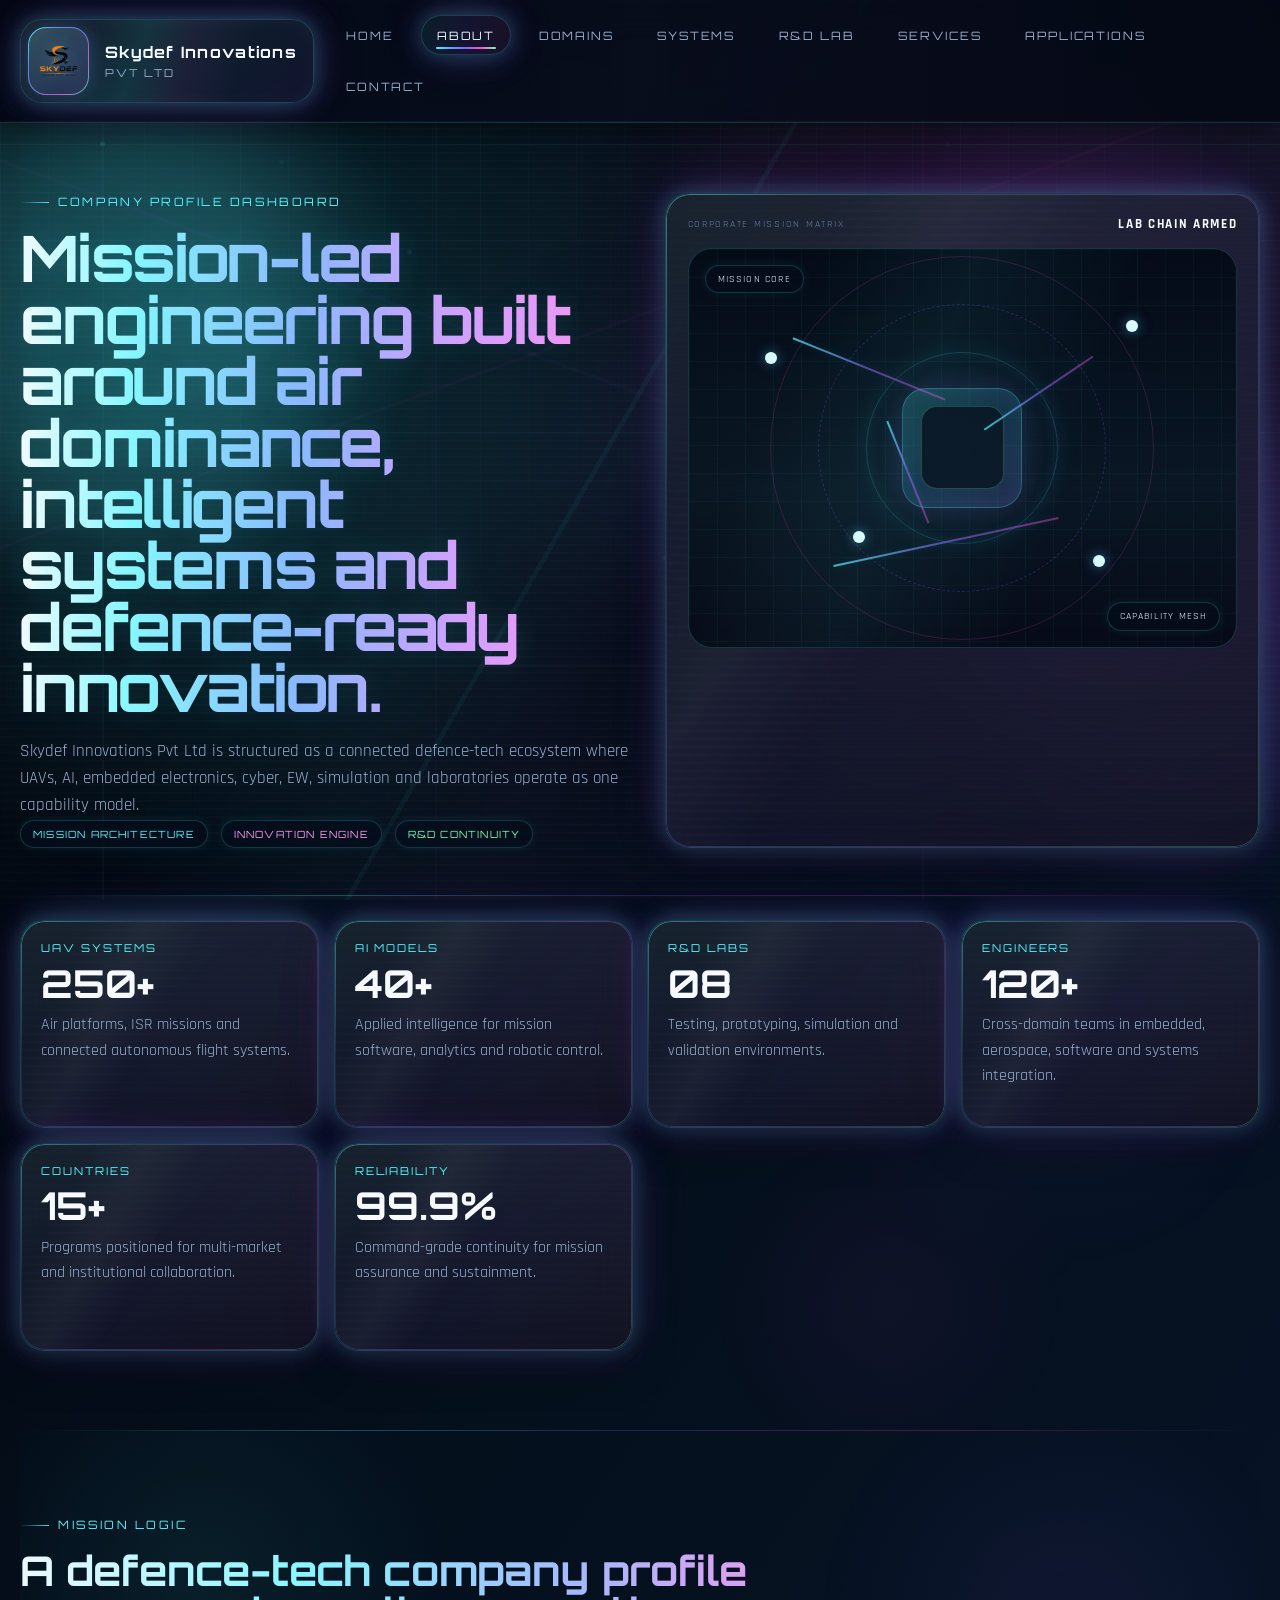
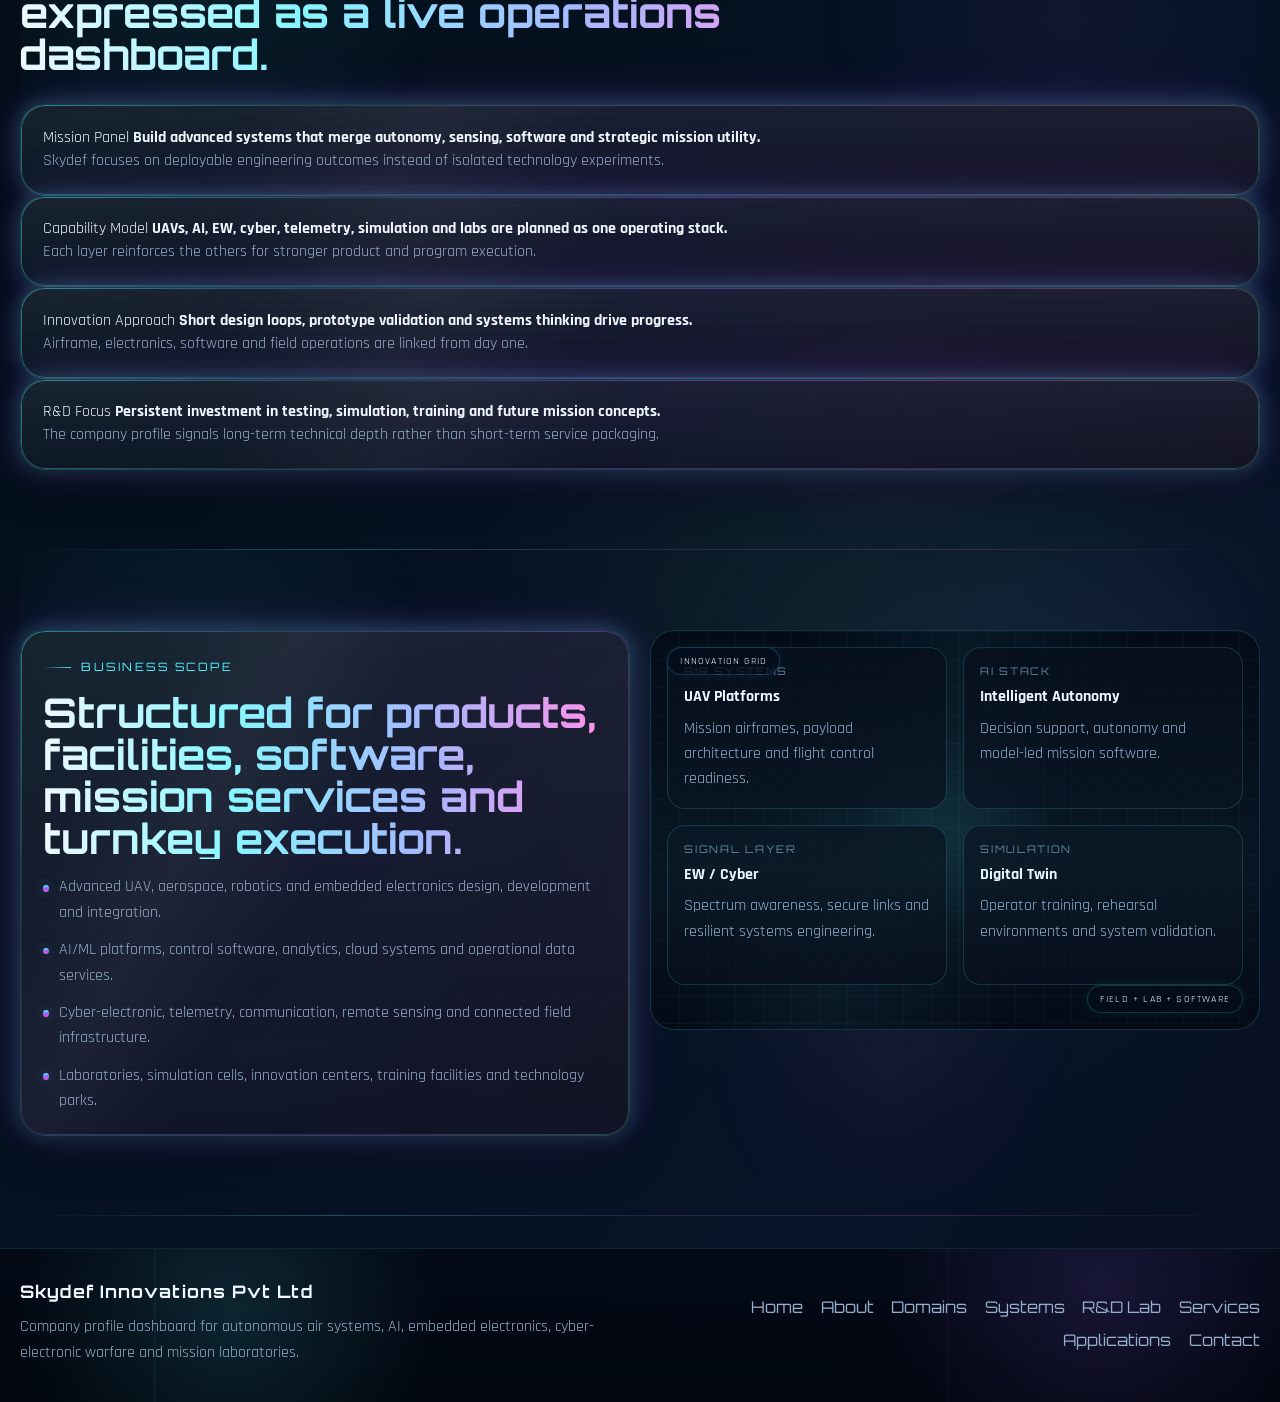
==== commit 962d9e7c: "Update Skydef futuristic command center design" ====
--- a/about.html
+++ b/about.html
@@ -4,7 +4,7 @@
     <meta charset="UTF-8">
     <meta name="viewport" content="width=device-width, initial-scale=1.0">
     <title>Skydef Innovations Pvt Ltd | About</title>
-    <meta name="description" content="About Skydef Innovations Pvt Ltd, a futuristic defence-tech company delivering autonomous systems, robotics, AI/ML, embedded technologies, laboratories and turnkey programs.">
+    <meta name="description" content="About Skydef Innovations Pvt Ltd, a defence-tech command-center company delivering UAV, AI, aerospace, telemetry, cyber, EW, robotics and R&D capability.">
     <link rel="preconnect" href="https://fonts.googleapis.com">
     <link rel="preconnect" href="https://fonts.gstatic.com" crossorigin>
     <link href="https://fonts.googleapis.com/css2?family=Orbitron:wght@500;700;800&family=Rajdhani:wght@400;500;600;700&display=swap" rel="stylesheet">
@@ -40,24 +40,24 @@
         <main>
             <section class="section hero hero-page">
                 <div class="hero-copy reveal">
-                    <p class="eyebrow">About Skydef</p>
-                    <h1>Mission-focused engineering across autonomous air systems, intelligent electronics and digital mission infrastructure.</h1>
-                    <p>Skydef is a futuristic defence-tech company delivering integrated solutions across UAVs, autonomy, robotics, AI/ML, embedded systems, surveillance, communications and simulation.</p>
+                    <p class="eyebrow">Company Profile Dashboard</p>
+                    <h1>Mission-led engineering built around air dominance, intelligent systems and defence-ready innovation.</h1>
+                    <p class="lead">Skydef Innovations Pvt Ltd is structured as a connected defence-tech ecosystem where UAVs, AI, embedded electronics, cyber, EW, simulation and laboratories operate as one capability model.</p>
                     <div class="chip-row">
-                        <span class="status-chip cyan">Mission systems</span>
-                        <span class="status-chip magenta">Capability mesh</span>
-                        <span class="status-chip green">R&amp;D continuity</span>
+                        <span class="status-chip cyan">Mission Architecture</span>
+                        <span class="status-chip magenta">Innovation Engine</span>
+                        <span class="status-chip green">R&amp;D Continuity</span>
                     </div>
                 </div>
                 <div class="hero-visual reveal">
                     <div class="hero-side-card glass-card">
                         <div class="panel-topline">
                             <span>Corporate Mission Matrix</span>
-                            <strong data-rotate-text="VISION GRID ONLINE|CAPABILITY MODEL ARMED|PROGRAM ARCHITECTURE SYNCED">VISION GRID ONLINE</strong>
+                            <strong data-rotate-text="VISION GRID ONLINE|CAPABILITY MODEL ACTIVE|LAB CHAIN ARMED|PROGRAM ENGINE SYNCHRONIZED">VISION GRID ONLINE</strong>
                         </div>
                         <div class="about-stage">
                             <span class="visual-tag tag-top-left">Mission Core</span>
-                            <span class="visual-tag tag-bottom-right">Systems Thinking</span>
+                            <span class="visual-tag tag-bottom-right">Capability Mesh</span>
                             <div class="hud-ring ring-1"></div>
                             <div class="hud-ring ring-2"></div>
                             <div class="hud-ring ring-3"></div>
@@ -75,56 +75,42 @@
                 </div>
             </section>
 
-            <section class="section">
+            <section class="section stat-strip">
                 <div class="stats-grid">
-                    <article class="stat-panel reveal">
-                        <span class="stat-label">Program Scope</span>
-                        <strong class="stat-number">360</strong>
-                        <p>Design, research, development, prototyping, system integration, testing and lifecycle support.</p>
-                    </article>
-                    <article class="stat-panel reveal">
-                        <span class="stat-label">Capability Layers</span>
-                        <strong class="stat-number">08+</strong>
-                        <p>Air, AI/ML, signal, software, sensing, simulation, manufacturing support and sustainment integrated as one ecosystem.</p>
-                    </article>
-                    <article class="stat-panel reveal">
-                        <span class="stat-label">Engineering Logic</span>
-                        <strong class="stat-number">01</strong>
-                        <p>Integrated systems thinking across hardware, software, electronics, operations and support infrastructure.</p>
-                    </article>
-                    <article class="stat-panel reveal">
-                        <span class="stat-label">Mission Focus</span>
-                        <strong class="stat-number">Ops</strong>
-                        <p>Programs aligned to deployability, maintainability, scalability and operational relevance.</p>
-                    </article>
+                    <article class="stat-panel reveal"><span class="stat-label">UAV Systems</span><strong class="stat-number">250+</strong><p>Air platforms, ISR missions and connected autonomous flight systems.</p></article>
+                    <article class="stat-panel reveal"><span class="stat-label">AI Models</span><strong class="stat-number">40+</strong><p>Applied intelligence for mission software, analytics and robotic control.</p></article>
+                    <article class="stat-panel reveal"><span class="stat-label">R&amp;D Labs</span><strong class="stat-number">08</strong><p>Testing, prototyping, simulation and validation environments.</p></article>
+                    <article class="stat-panel reveal"><span class="stat-label">Engineers</span><strong class="stat-number">120+</strong><p>Cross-domain teams in embedded, aerospace, software and systems integration.</p></article>
+                    <article class="stat-panel reveal"><span class="stat-label">Countries</span><strong class="stat-number">15+</strong><p>Programs positioned for multi-market and institutional collaboration.</p></article>
+                    <article class="stat-panel reveal"><span class="stat-label">Reliability</span><strong class="stat-number">99.9%</strong><p>Command-grade continuity for mission assurance and sustainment.</p></article>
                 </div>
             </section>
 
             <section class="section">
                 <div class="section-heading reveal">
-                    <p class="section-kicker">Mission and Capability Model</p>
-                    <h2>Corporate direction built around a connected mission and innovation ecosystem.</h2>
+                    <p class="section-kicker">Mission Logic</p>
+                    <h2>A defence-tech company profile expressed as a live operations dashboard.</h2>
                 </div>
                 <div class="capability-grid">
                     <article class="glass-card capability-card reveal">
-                        <span>Mission</span>
-                        <strong>Deliver advanced defence-tech, aerospace and intelligent technology systems with engineering discipline, operational credibility and future readiness.</strong>
-                        <p>Skydef is built around intelligent platforms, mission software, sensing, simulation and field support.</p>
+                        <span>Mission Panel</span>
+                        <strong>Build advanced systems that merge autonomy, sensing, software and strategic mission utility.</strong>
+                        <p>Skydef focuses on deployable engineering outcomes instead of isolated technology experiments.</p>
                     </article>
                     <article class="glass-card capability-card reveal">
                         <span>Capability Model</span>
-                        <strong>Airframes, electronics, AI/ML, communications, telemetry and laboratories planned as one stack.</strong>
-                        <p>Programs scale from concept and prototype to deployed systems and sustainment.</p>
+                        <strong>UAVs, AI, EW, cyber, telemetry, simulation and labs are planned as one operating stack.</strong>
+                        <p>Each layer reinforces the others for stronger product and program execution.</p>
                     </article>
                     <article class="glass-card capability-card reveal">
-                        <span>Design Philosophy</span>
-                        <strong>Systems thinking over isolated components.</strong>
-                        <p>Simulation, telemetry, embedded software, cyber resilience and operational workflows are linked from inception.</p>
+                        <span>Innovation Approach</span>
+                        <strong>Short design loops, prototype validation and systems thinking drive progress.</strong>
+                        <p>Airframe, electronics, software and field operations are linked from day one.</p>
                     </article>
                     <article class="glass-card capability-card reveal">
-                        <span>Outcome</span>
-                        <strong>Premium, integrated and technologically credible market positioning.</strong>
-                        <p>The profile presents a professional Pvt Ltd built for high-technology products, services and turnkey execution.</p>
+                        <span>R&amp;D Focus</span>
+                        <strong>Persistent investment in testing, simulation, training and future mission concepts.</strong>
+                        <p>The company profile signals long-term technical depth rather than short-term service packaging.</p>
                     </article>
                 </div>
             </section>
@@ -133,23 +119,23 @@
                 <div class="section-split">
                     <article class="glass-card card-pad reveal">
                         <p class="section-kicker">Business Scope</p>
-                        <h2>Structured for deep technology work across products, platforms, facilities and program delivery.</h2>
+                        <h2>Structured for products, facilities, software, mission services and turnkey execution.</h2>
                         <ul class="list">
-                            <li>Designing, researching, developing, manufacturing, assembling, integrating and testing advanced aerial, robotic and electronic systems</li>
-                            <li>Operating, maintaining, upgrading, marketing, importing, exporting, distributing and dealing in mission-critical technology products and services</li>
-                            <li>Consultancy, software and application development, cloud computing, data analytics, technical support and system integration services</li>
-                            <li>Laboratories, innovation centers, research facilities, training institutes, technology parks and turnkey project execution capability</li>
+                            <li>Advanced UAV, aerospace, robotics and embedded electronics design, development and integration.</li>
+                            <li>AI/ML platforms, control software, analytics, cloud systems and operational data services.</li>
+                            <li>Cyber-electronic, telemetry, communication, remote sensing and connected field infrastructure.</li>
+                            <li>Laboratories, simulation cells, innovation centers, training facilities and technology parks.</li>
                         </ul>
                     </article>
                     <article class="visual-panel reveal">
                         <div class="visual-frame">
-                            <span class="visual-tag tag-top-left">Scope Grid</span>
+                            <span class="visual-tag tag-top-left">Innovation Grid</span>
                             <span class="visual-tag tag-bottom-right">Field + Lab + Software</span>
                             <div class="lab-grid" style="padding:1rem;">
-                                <div class="lab-cell"><span>Air Systems</span><strong>UAV Platforms</strong><p>Autonomous aerial platforms, payload integration, surveillance architecture and mission readiness engineering.</p></div>
-                                <div class="lab-cell"><span>AI Layer</span><strong>Intelligent Autonomy</strong><p>AI/ML, robotics logic, analytics, decision support and adaptive mission software.</p></div>
-                                <div class="lab-cell"><span>Signal Stack</span><strong>EW / Cyber</strong><p>Electronic warfare support, cyber systems, secure communications, telemetry and signal integration.</p></div>
-                                <div class="lab-cell"><span>Mission Readiness</span><strong>Simulation + Labs</strong><p>AR/VR simulation, R&amp;D labs, training environments, prototyping benches and technology testbeds.</p></div>
+                                <div class="lab-cell"><span>Air Systems</span><strong>UAV Platforms</strong><p>Mission airframes, payload architecture and flight control readiness.</p></div>
+                                <div class="lab-cell"><span>AI Stack</span><strong>Intelligent Autonomy</strong><p>Decision support, autonomy and model-led mission software.</p></div>
+                                <div class="lab-cell"><span>Signal Layer</span><strong>EW / Cyber</strong><p>Spectrum awareness, secure links and resilient systems engineering.</p></div>
+                                <div class="lab-cell"><span>Simulation</span><strong>Digital Twin</strong><p>Operator training, rehearsal environments and system validation.</p></div>
                             </div>
                         </div>
                     </article>
@@ -161,7 +147,7 @@
             <div class="footer-shell">
                 <div>
                     <h3>Skydef Innovations Pvt Ltd</h3>
-                    <p>Integrated defence-tech engineering across aerial platforms, AI/ML systems, cyber-electronic programs, laboratories and mission infrastructure.</p>
+                    <p>Company profile dashboard for autonomous air systems, AI, embedded electronics, cyber-electronic warfare and mission laboratories.</p>
                 </div>
                 <div class="footer-links">
                     <a href="index.html">Home</a>
--- a/css/style.css
+++ b/css/style.css
@@ -16,6 +16,7 @@
     --magenta: #ff4fd8;
     --green: #74ffb6;
     --warning: #d7ff6f;
+    --danger: #ff7aa2;
     --glow-cyan: 0 0 22px rgba(82, 246, 255, 0.22);
     --glow-magenta: 0 0 22px rgba(255, 79, 216, 0.18);
     --glow-rgb: 0 0 18px rgba(82, 246, 255, 0.18), 0 0 34px rgba(88, 166, 255, 0.14), 0 0 46px rgba(147, 98, 255, 0.12), 0 0 62px rgba(255, 79, 216, 0.1);
@@ -100,6 +101,13 @@
 a {
     color: inherit;
     text-decoration: none;
+}
+
+button,
+input,
+textarea,
+select {
+    font: inherit;
 }
 
 ul {
@@ -354,6 +362,30 @@
     animation: loaderPath 2.4s linear infinite;
 }
 
+.loader-label,
+.brand-text small,
+.eyebrow,
+.section-kicker,
+.micro-label,
+.nav-links a,
+.nav-code span,
+.status-chip,
+.btn,
+.panel-label,
+.stat-label,
+.stat-number,
+.form-label,
+.mini-stat-label,
+.info-strip span,
+.signal-card span,
+.timeline-step,
+.metric-value,
+.sector-badge,
+.service-node span,
+.footer-links a {
+    font-family: "Orbitron", sans-serif;
+}
+
 .loader-label {
     color: var(--text-dim);
     font-size: 0.82rem;
@@ -361,8 +393,15 @@
     text-transform: uppercase;
 }
 
+.loader-title,
+h1,
+h2,
+h3,
+.brand-text strong {
+    font-family: "Orbitron", sans-serif;
+}
+
 .loader-title {
-    font-family: "Orbitron", sans-serif;
     font-size: clamp(1.4rem, 3vw, 2.2rem);
     letter-spacing: 0.08em;
     text-transform: uppercase;
@@ -470,12 +509,7 @@
     object-fit: contain;
     position: relative;
     z-index: 1;
-    filter:
-        brightness(1.4)
-        contrast(1.25)
-        saturate(1.1)
-        drop-shadow(0 0 8px rgba(82, 246, 255, 0.3))
-        drop-shadow(0 0 16px rgba(147, 98, 255, 0.18));
+    filter: brightness(1.4) contrast(1.25) saturate(1.1) drop-shadow(0 0 8px rgba(82, 246, 255, 0.3)) drop-shadow(0 0 16px rgba(147, 98, 255, 0.18));
 }
 
 .brand-text {
@@ -484,22 +518,6 @@
     gap: 0.22rem;
     position: relative;
     z-index: 1;
-}
-
-.brand-text strong,
-.brand-text small,
-.eyebrow,
-.section-kicker,
-.nav-links a,
-.nav-code,
-.btn,
-h1,
-h2,
-h3,
-.panel-label,
-.stat-number,
-.form-label {
-    font-family: "Orbitron", sans-serif;
 }
 
 .brand-text strong {
@@ -578,6 +596,19 @@
     height: 2px;
     margin: 0.3rem auto;
     background: var(--text);
+    transition: transform 0.3s ease, opacity 0.3s ease;
+}
+
+.menu-toggle.active span:nth-child(1) {
+    transform: translateY(8px) rotate(45deg);
+}
+
+.menu-toggle.active span:nth-child(2) {
+    opacity: 0;
+}
+
+.menu-toggle.active span:nth-child(3) {
+    transform: translateY(-8px) rotate(-45deg);
 }
 
 main {
@@ -611,25 +642,70 @@
     background: linear-gradient(90deg, transparent, rgba(82, 246, 255, 0.28), rgba(147, 98, 255, 0.2), rgba(255, 79, 216, 0.22), transparent);
 }
 
-.section-heading {
-    margin-bottom: 1.8rem;
-    max-width: 48rem;
-}
-
+.hero {
+    min-height: calc(100vh - 80px);
+    display: grid;
+    grid-template-columns: 1.02fr 0.98fr;
+    gap: 1.6rem;
+    align-items: stretch;
+}
+
+.hero-page {
+    min-height: auto;
+    padding-top: 4.4rem;
+    padding-bottom: 3rem;
+}
+
+.hero-copy,
+.hero-visual,
+.section-split,
+.stats-grid,
+.panel-grid,
+.stack-grid,
+.applications-grid,
+.contact-grid,
+.footer-shell,
+.intel-row,
+.contact-aside-grid,
+.status-row,
+.system-meta,
+.command-bar,
+.lab-matrix,
+.service-rail,
+.sector-grid,
+.hero-status-grid,
+.hero-metrics,
+.capability-grid,
+.flow-grid,
+.contact-list,
+.hud-mini-grid,
+.metric-grid {
+    position: relative;
+    z-index: 1;
+}
+
+.hero-copy {
+    display: flex;
+    flex-direction: column;
+    justify-content: center;
+}
+
+.eyebrow,
 .section-kicker,
-.eyebrow {
+.micro-label {
     display: inline-flex;
     align-items: center;
     gap: 0.6rem;
     margin-bottom: 1rem;
     color: var(--cyan);
-    font-size: 0.74rem;
+    font-size: 0.72rem;
     text-transform: uppercase;
     letter-spacing: 0.22em;
 }
 
+.eyebrow::before,
 .section-kicker::before,
-.eyebrow::before {
+.micro-label::before {
     content: "";
     width: 1.8rem;
     height: 1px;
@@ -637,10 +713,10 @@
 }
 
 h1 {
-    font-size: clamp(3rem, 5vw, 5.6rem);
-    line-height: 0.98;
-    letter-spacing: -0.03em;
-    margin-bottom: 1.3rem;
+    font-size: clamp(2.9rem, 5vw, 5.5rem);
+    line-height: 0.96;
+    letter-spacing: -0.035em;
+    margin-bottom: 1.2rem;
     background: linear-gradient(90deg, #f6fbff 0%, #8bf7ff 18%, #8eb7ff 45%, #db9cff 72%, #ff93eb 100%);
     -webkit-background-clip: text;
     background-clip: text;
@@ -650,8 +726,8 @@
 
 h2 {
     font-size: clamp(2rem, 3.2vw, 3.15rem);
-    line-height: 1.05;
-    margin-bottom: 1rem;
+    line-height: 1.02;
+    margin-bottom: 0.95rem;
     background: linear-gradient(90deg, #eef8ff, #88f7ff, #a4b9ff, #ff90e9);
     -webkit-background-clip: text;
     background-clip: text;
@@ -659,45 +735,234 @@
 }
 
 h3 {
-    font-size: 1.12rem;
+    font-size: 1.08rem;
     letter-spacing: 0.06em;
-    margin-bottom: 0.8rem;
+    margin-bottom: 0.75rem;
 }
 
 p {
     color: var(--text-soft);
     font-size: 1rem;
-    line-height: 1.62;
-}
-
-.hero {
-    min-height: calc(100vh - 80px);
-    display: grid;
-    grid-template-columns: 1.05fr 0.95fr;
-    gap: 2rem;
-    align-items: center;
-}
-
-.hero-page {
-    min-height: auto;
-    padding-top: 4.5rem;
-    padding-bottom: 2.8rem;
-}
-
-.hero-copy {
+    line-height: 1.58;
+}
+
+.lead {
+    max-width: 42rem;
+    font-size: 1.08rem;
+}
+
+.section-heading {
+    max-width: 52rem;
+    margin-bottom: 1.8rem;
     position: relative;
     z-index: 1;
 }
 
-.hero-copy p {
-    max-width: 44rem;
-}
-
-.hero-actions {
+.section-split,
+.contact-grid,
+.footer-shell {
+    display: grid;
+    grid-template-columns: repeat(2, minmax(0, 1fr));
+    gap: 1.3rem;
+}
+
+.panel-grid {
+    display: grid;
+    gap: 1.2rem;
+}
+
+.panel-grid.two-col,
+.capability-grid,
+.flow-grid,
+.contact-aside-grid,
+.lab-matrix,
+.metric-grid,
+.hud-mini-grid,
+.system-meta {
+    grid-template-columns: repeat(2, minmax(0, 1fr));
+}
+
+.panel-grid.three-col {
+    grid-template-columns: repeat(3, minmax(0, 1fr));
+}
+
+.panel-grid.four-col,
+.stats-grid,
+.applications-grid,
+.sector-grid {
+    grid-template-columns: repeat(4, minmax(0, 1fr));
+}
+
+.stack-grid,
+.service-rail {
+    display: grid;
+    gap: 1.2rem;
+}
+
+.glass-card,
+.command-panel,
+.stat-panel,
+.system-panel,
+.mission-board,
+.contact-card,
+.contact-form,
+.domain-card,
+.service-card,
+.sector-card,
+.mini-panel,
+.capability-card,
+.flow-card,
+.timeline-card,
+.signal-card,
+.lab-card,
+.info-card,
+.feature-panel {
+    position: relative;
+    overflow: hidden;
+    border-radius: var(--radius-lg);
+    border: 1px solid rgba(82, 246, 255, 0.16);
+    background:
+        linear-gradient(180deg, rgba(255, 255, 255, 0.06), rgba(255, 255, 255, 0.015)),
+        linear-gradient(135deg, rgba(82, 246, 255, 0.04), rgba(147, 98, 255, 0.06), rgba(255, 79, 216, 0.04)),
+        rgba(5, 12, 24, 0.8);
+    box-shadow: 0 18px 40px rgba(0, 0, 0, 0.35), inset 0 1px 0 rgba(255, 255, 255, 0.05), var(--glow-rgb);
+    backdrop-filter: blur(20px) saturate(1.15);
+}
+
+.glass-card::before,
+.command-panel::before,
+.stat-panel::before,
+.system-panel::before,
+.mission-board::before,
+.contact-card::before,
+.contact-form::before,
+.domain-card::before,
+.service-card::before,
+.sector-card::before,
+.mini-panel::before,
+.capability-card::before,
+.flow-card::before,
+.timeline-card::before,
+.signal-card::before,
+.lab-card::before,
+.info-card::before,
+.feature-panel::before {
+    content: "";
+    position: absolute;
+    inset: 0;
+    background:
+        linear-gradient(118deg, transparent 16%, rgba(255, 255, 255, 0.12) 32%, transparent 48%),
+        repeating-linear-gradient(180deg, rgba(255, 255, 255, 0.025) 0 2px, transparent 2px 8px);
+    opacity: 0.35;
+    animation: glassShift 9s linear infinite;
+}
+
+.glass-card::after,
+.command-panel::after,
+.stat-panel::after,
+.system-panel::after,
+.mission-board::after,
+.contact-card::after,
+.contact-form::after,
+.domain-card::after,
+.service-card::after,
+.sector-card::after,
+.mini-panel::after,
+.capability-card::after,
+.flow-card::after,
+.timeline-card::after,
+.signal-card::after,
+.lab-card::after,
+.info-card::after,
+.feature-panel::after {
+    content: "";
+    position: absolute;
+    inset: 0;
+    border-radius: inherit;
+    padding: 1px;
+    background: linear-gradient(130deg, rgba(82, 246, 255, 0.75), rgba(88, 166, 255, 0.18), rgba(147, 98, 255, 0.54), rgba(255, 79, 216, 0.36), rgba(116, 255, 182, 0.42));
+    -webkit-mask: linear-gradient(#fff 0 0) content-box, linear-gradient(#fff 0 0);
+    -webkit-mask-composite: xor;
+    mask-composite: exclude;
+    opacity: 0.58;
+    animation: borderPulse 4.6s ease-in-out infinite;
+}
+
+.glass-card > *,
+.command-panel > *,
+.stat-panel > *,
+.system-panel > *,
+.mission-board > *,
+.contact-card > *,
+.contact-form > *,
+.domain-card > *,
+.service-card > *,
+.sector-card > *,
+.mini-panel > *,
+.capability-card > *,
+.flow-card > *,
+.timeline-card > *,
+.signal-card > *,
+.lab-card > *,
+.info-card > *,
+.feature-panel > * {
+    position: relative;
+    z-index: 1;
+}
+
+.hero-console,
+.hero-side-card,
+.card-pad,
+.mini-panel,
+.domain-card,
+.service-card,
+.sector-card,
+.stat-panel,
+.contact-card,
+.contact-form,
+.capability-card,
+.flow-card,
+.timeline-card,
+.signal-card,
+.lab-card,
+.info-card {
+    padding: 1.35rem;
+}
+
+.command-panel {
+    padding: 1.4rem;
+}
+
+.panel-topline,
+.command-bar {
     display: flex;
     flex-wrap: wrap;
-    gap: 1rem;
-    margin: 2rem 0 1.8rem;
+    align-items: center;
+    justify-content: space-between;
+    gap: 0.9rem;
+    margin-bottom: 1rem;
+}
+
+.panel-topline span,
+.panel-label,
+.card-kicker,
+.timeline-step,
+.metric-value,
+.mini-stat-label,
+.service-node span,
+.sector-badge {
+    color: var(--text-dim);
+    font-size: 0.64rem;
+    text-transform: uppercase;
+    letter-spacing: 0.17em;
+}
+
+.panel-topline strong,
+.metric-strong {
+    color: #f4fbff;
+    font-size: 0.8rem;
+    letter-spacing: 0.13em;
+    text-transform: uppercase;
 }
 
 .btn {
@@ -736,39 +1001,81 @@
 }
 
 .btn-primary {
-    background: linear-gradient(90deg, rgba(82, 246, 255, 0.18), rgba(88, 166, 255, 0.24), rgba(147, 98, 255, 0.2), rgba(255, 79, 216, 0.16));
-    box-shadow: var(--glow-rgb);
-}
-
-.btn-secondary {
-    background: linear-gradient(90deg, rgba(255, 255, 255, 0.03), rgba(82, 246, 255, 0.06), rgba(147, 98, 255, 0.05));
-    box-shadow: inset 0 0 18px rgba(82, 246, 255, 0.06), var(--glow-cyan);
-}
-
+    color: #02111f;
+    border-color: rgba(82, 246, 255, 0.5);
+    background: linear-gradient(90deg, #71fbff, #7fc8ff, #9a9aff, #b97fff, #82ffd5);
+    box-shadow: 0 0 18px rgba(82, 246, 255, 0.22), 0 0 32px rgba(147, 98, 255, 0.16);
+}
+
+.btn-secondary,
 .btn-ghost {
-    min-width: auto;
-    padding-inline: 1.1rem;
-    background: rgba(8, 17, 31, 0.7);
-}
-
-.nav-code {
+    color: var(--text);
+    background: linear-gradient(90deg, rgba(82, 246, 255, 0.08), rgba(88, 166, 255, 0.08), rgba(147, 98, 255, 0.1));
+}
+
+.btn-ghost {
+    min-width: 0;
+    padding-inline: 1rem;
+}
+
+.hero-actions,
+.chip-row,
+.nav-code,
+.info-strip,
+.status-row {
     display: flex;
     flex-wrap: wrap;
-    gap: 0.9rem;
-    margin-top: 1.5rem;
-    color: var(--text-dim);
-    font-size: 0.68rem;
+    gap: 0.8rem;
+}
+
+.hero-actions {
+    margin: 2rem 0 1.5rem;
+}
+
+.status-chip,
+.visual-tag,
+.sector-badge,
+.service-node span,
+.mini-stat-label,
+.info-strip span,
+.nav-code span {
+    display: inline-flex;
+    align-items: center;
+    justify-content: center;
+    padding: 0.45rem 0.75rem;
+    border-radius: 999px;
+    border: 1px solid rgba(82, 246, 255, 0.18);
+    background: rgba(5, 13, 27, 0.78);
+    color: var(--text);
+    font-size: 0.62rem;
+    letter-spacing: 0.12em;
     text-transform: uppercase;
-    letter-spacing: 0.16em;
+    box-shadow: 0 0 12px rgba(82, 246, 255, 0.08);
+}
+
+.status-chip.cyan {
+    color: var(--cyan);
+}
+
+.status-chip.magenta {
+    color: #ff99ef;
+}
+
+.status-chip.green {
+    color: var(--green);
+}
+
+.nav-code {
+    margin-top: 1.2rem;
 }
 
 .hero-metrics,
+.hero-status-grid,
 .stats-grid,
-.panel-grid,
-.icon-grid,
-.applications-grid,
-.contact-grid,
-.stack-grid {
+.intel-row,
+.metric-grid,
+.hud-mini-grid,
+.contact-aside-grid {
     display: grid;
     gap: 1rem;
 }
@@ -777,224 +1084,80 @@
     grid-template-columns: repeat(3, minmax(0, 1fr));
 }
 
+.metric-card,
+.signal-card,
+.info-card {
+    min-height: 8.2rem;
+}
+
+.metric-card span,
+.signal-card span,
+.info-card span,
+.mini-stat-label {
+    display: block;
+    margin-bottom: 0.45rem;
+}
+
+.metric-card strong,
+.signal-card strong,
+.info-card strong,
+.service-node strong,
+.timeline-list strong,
+.stat-number,
+.mini-stat-value {
+    color: #f7fbff;
+}
+
+.metric-card strong {
+    display: block;
+    font-size: 1.02rem;
+}
+
+.metric-card p,
+.signal-card p,
+.info-card p,
+.service-node p,
+.timeline-list p {
+    font-size: 0.96rem;
+}
+
 .stats-grid {
-    grid-template-columns: repeat(4, minmax(0, 1fr));
-}
-
-.panel-grid.two-col {
-    grid-template-columns: repeat(2, minmax(0, 1fr));
-}
-
-.panel-grid.three-col {
-    grid-template-columns: repeat(3, minmax(0, 1fr));
-}
-
-.panel-grid.four-col,
-.applications-grid {
-    grid-template-columns: repeat(4, minmax(0, 1fr));
-}
-
-.stack-grid {
-    grid-template-columns: 1fr;
-}
-
-.glass-card,
-.hud-panel,
-.stat-panel,
-.feature-panel,
-.timeline-panel,
-.visual-panel,
-.contact-form,
-.contact-card {
-    position: relative;
-    overflow: hidden;
-    border-radius: var(--radius-lg);
-    border: 1px solid rgba(88, 166, 255, 0.22);
-    background:
-        linear-gradient(180deg, rgba(255, 255, 255, 0.05), rgba(255, 255, 255, 0.015)),
-        linear-gradient(140deg, rgba(82, 246, 255, 0.06), rgba(147, 98, 255, 0.06), rgba(255, 79, 216, 0.04)),
-        var(--panel);
-    backdrop-filter: blur(22px) saturate(1.2);
-    box-shadow: inset 0 0 18px rgba(255, 255, 255, 0.03), 0 18px 34px rgba(0, 0, 0, 0.34), var(--glow-cyan);
-    transition: transform 0.35s ease, border-color 0.35s ease, box-shadow 0.35s ease, background 0.35s ease;
-}
-
-.glass-card::before,
-.hud-panel::before,
-.feature-panel::before,
-.visual-panel::before,
-.timeline-panel::before,
-.contact-form::before,
-.contact-card::before {
-    content: "";
-    position: absolute;
-    inset: 0;
-    pointer-events: none;
-    background:
-        linear-gradient(130deg, transparent 18%, rgba(82, 246, 255, 0.1) 36%, rgba(147, 98, 255, 0.08) 56%, transparent 74%),
-        linear-gradient(90deg, transparent 0 8%, rgba(82, 246, 255, 0.04) 8% 8.15%, transparent 8.15% 100%),
-        linear-gradient(180deg, transparent 0 68%, rgba(255, 79, 216, 0.04) 68% 68.15%, transparent 68.15% 100%);
-}
-
-.glass-card::after,
-.hud-panel::after,
-.feature-panel::after,
-.visual-panel::after,
-.timeline-panel::after,
-.contact-form::after,
-.contact-card::after {
-    content: "";
-    position: absolute;
-    inset: 1px;
-    border-radius: inherit;
-    pointer-events: none;
-    border: 1px solid rgba(255, 255, 255, 0.025);
-    opacity: 0.7;
-}
-
-.glass-card:hover,
-.hud-panel:hover,
-.stat-panel:hover,
-.feature-panel:hover,
-.timeline-panel:hover,
-.visual-panel:hover,
-.contact-form:hover,
-.contact-card:hover {
-    transform: translateY(-6px);
-    border-color: rgba(82, 246, 255, 0.32);
-    box-shadow: 0 24px 44px rgba(0, 0, 0, 0.42), 0 0 22px rgba(82, 246, 255, 0.14), 0 0 36px rgba(147, 98, 255, 0.12);
-}
-
-.card-pad,
-.stat-panel,
-.timeline-panel,
-.contact-form,
-.contact-card {
-    padding: 1.45rem;
-}
-
-.metric-card,
-.stat-panel,
-.mini-panel,
-.domain-card,
-.service-card,
-.sector-card {
+    display: grid;
+}
+
+.stat-panel {
     padding: 1.25rem;
-}
-
-.metric-card span,
-.panel-label,
-.card-kicker,
+    min-height: 13rem;
+}
+
 .stat-label {
     display: block;
-    color: var(--text-dim);
-    font-size: 0.66rem;
-    letter-spacing: 0.16em;
+    margin-bottom: 0.6rem;
+    color: var(--cyan);
+    font-size: 0.68rem;
+    letter-spacing: 0.18em;
     text-transform: uppercase;
-    margin-bottom: 0.55rem;
-}
-
-.metric-card strong,
-.stat-number {
+}
+
+.stat-number,
+.mini-stat-value {
     display: block;
-    color: var(--text);
-    font-size: 1.3rem;
-    line-height: 1.2;
-}
-
-.stat-number {
-    font-size: 2.1rem;
-    margin-bottom: 0.4rem;
-}
-
-.section-split,
-.feature-panel,
-.timeline-panel,
-.contact-grid,
-.hero-side-grid {
-    display: grid;
-    gap: 1.2rem;
-}
-
-.section-split {
-    grid-template-columns: 1fr 1fr;
-    align-items: stretch;
-}
-
-.feature-panel {
-    grid-template-columns: 0.94fr 1.06fr;
-    padding: 1.45rem;
-}
-
-.timeline-panel {
-    grid-template-columns: 0.8fr 1.2fr;
-    align-items: start;
-}
-
-.hero-side-grid {
-    grid-template-columns: 1fr;
+    margin-bottom: 0.7rem;
+    font-size: clamp(2rem, 3vw, 3rem);
+    line-height: 0.95;
+}
+
+.stat-strip {
+    padding-top: 1.5rem;
+}
+
+.stat-strip .stats-grid {
+    gap: 0.9rem;
 }
 
 .hero-console,
 .hero-side-card {
-    padding: 1.4rem;
-}
-
-.panel-topline {
-    display: flex;
-    align-items: center;
-    justify-content: space-between;
-    gap: 1rem;
-    margin-bottom: 1rem;
-    color: var(--text-dim);
-    font-size: 0.64rem;
-    letter-spacing: 0.18em;
-    text-transform: uppercase;
-}
-
-.panel-topline strong {
-    color: var(--cyan);
-    font-weight: 700;
-}
-
-.status-list,
-.chip-row {
-    display: flex;
-    flex-wrap: wrap;
-    gap: 0.7rem;
-}
-
-.status-chip {
-    display: inline-flex;
-    align-items: center;
-    gap: 0.45rem;
-    padding: 0.46rem 0.75rem;
-    border-radius: 999px;
-    border: 1px solid rgba(82, 246, 255, 0.18);
-    background: rgba(7, 15, 28, 0.8);
-    color: var(--text-soft);
-    font-size: 0.64rem;
-    text-transform: uppercase;
-    letter-spacing: 0.12em;
-    font-family: "Orbitron", sans-serif;
-}
-
-.status-chip::before {
-    content: "";
-    width: 0.45rem;
-    height: 0.45rem;
-    border-radius: 50%;
-    background: currentColor;
-    box-shadow: 0 0 10px currentColor;
-}
-
-.status-chip.cyan { color: var(--cyan); }
-.status-chip.magenta { color: var(--magenta); }
-.status-chip.green { color: var(--green); }
-.status-chip.warning { color: var(--warning); }
-
-.hero-visual {
-    position: relative;
+    height: 100%;
 }
 
 .mission-stage,
@@ -1003,16 +1166,17 @@
 .service-stage,
 .sector-stage,
 .contact-stage,
-.about-stage {
+.about-stage,
+.visual-frame,
+.hero-hud {
     position: relative;
-    min-height: 30rem;
-    border-radius: var(--radius-lg);
+    min-height: 25rem;
+    border-radius: 24px;
     border: 1px solid rgba(82, 246, 255, 0.18);
     background:
-        radial-gradient(circle at 50% 50%, rgba(82, 246, 255, 0.08), transparent 18%),
-        linear-gradient(180deg, rgba(5, 12, 24, 0.96), rgba(5, 10, 22, 0.92));
+        radial-gradient(circle at 50% 50%, rgba(82, 246, 255, 0.08), transparent 28%),
+        linear-gradient(180deg, rgba(4, 11, 23, 0.96), rgba(5, 9, 21, 0.88));
     overflow: hidden;
-    box-shadow: inset 0 0 30px rgba(82, 246, 255, 0.08), 0 0 32px rgba(82, 246, 255, 0.08);
 }
 
 .mission-stage::before,
@@ -1021,15 +1185,18 @@
 .service-stage::before,
 .sector-stage::before,
 .contact-stage::before,
-.about-stage::before {
+.about-stage::before,
+.visual-frame::before,
+.hero-hud::before {
     content: "";
     position: absolute;
     inset: 0;
     background:
-        linear-gradient(rgba(82, 246, 255, 0.08) 1px, transparent 1px),
-        linear-gradient(90deg, rgba(82, 246, 255, 0.08) 1px, transparent 1px);
-    background-size: 32px 32px;
-    opacity: 0.5;
+        linear-gradient(rgba(82, 246, 255, 0.06) 1px, transparent 1px),
+        linear-gradient(90deg, rgba(82, 246, 255, 0.06) 1px, transparent 1px),
+        linear-gradient(110deg, transparent 18%, rgba(82, 246, 255, 0.1) 42%, transparent 68%);
+    background-size: 28px 28px, 28px 28px, 100% 100%;
+    opacity: 0.6;
 }
 
 .mission-stage::after,
@@ -1038,120 +1205,155 @@
 .service-stage::after,
 .sector-stage::after,
 .contact-stage::after,
-.about-stage::after {
+.about-stage::after,
+.visual-frame::after,
+.hero-hud::after {
     content: "";
     position: absolute;
     inset: 0;
-    background: repeating-linear-gradient(180deg, rgba(255, 255, 255, 0.03) 0 2px, transparent 2px 8px);
-    opacity: 0.18;
-}
-
-.mission-stage:hover .radar-sweep,
-.systems-map:hover .radar-sweep,
-.contact-stage:hover .radar-sweep {
-    animation-duration: 3.6s;
+    background: linear-gradient(180deg, transparent, rgba(82, 246, 255, 0.05) 60%, transparent);
+    animation: scanPass 4s linear infinite;
+}
+
+.visual-tag {
+    position: absolute;
+    z-index: 2;
+}
+
+.tag-top-left {
+    left: 1rem;
+    top: 1rem;
+}
+
+.tag-top-right {
+    right: 1rem;
+    top: 1rem;
+}
+
+.tag-bottom-left {
+    left: 1rem;
+    bottom: 1rem;
+}
+
+.tag-bottom-right {
+    right: 1rem;
+    bottom: 1rem;
 }
 
 .hud-ring,
-.radar-ring,
-.radar-sweep,
-.crosshair,
-.scan-column,
-.flight-path,
-.flight-node,
-.data-node,
-.beam,
-.diagram-line,
-.diagram-node,
-.trace,
 .orbital,
-.signal-dot {
-    position: absolute;
-}
-
-.hud-ring,
-.radar-ring,
-.orbital {
+.radar-circle {
+    position: absolute;
     left: 50%;
     top: 50%;
     transform: translate(-50%, -50%);
     border-radius: 50%;
-    border: 1px solid rgba(82, 246, 255, 0.2);
-}
-
-.ring-1 { width: 8rem; height: 8rem; }
-.ring-2 { width: 13rem; height: 13rem; border-style: dashed; border-color: rgba(147, 98, 255, 0.24); }
-.ring-3 { width: 18rem; height: 18rem; border-color: rgba(255, 79, 216, 0.2); }
-.ring-4 { width: 24rem; height: 24rem; border-color: rgba(116, 255, 182, 0.12); }
-
-.radar-sweep {
+    border: 1px solid rgba(82, 246, 255, 0.18);
+}
+
+.ring-1 {
+    width: 12rem;
+    height: 12rem;
+    box-shadow: inset 0 0 16px rgba(82, 246, 255, 0.08), 0 0 24px rgba(82, 246, 255, 0.08);
+    animation: pulseScale 4.2s ease-in-out infinite;
+}
+
+.ring-2 {
+    width: 18rem;
+    height: 18rem;
+    border-style: dashed;
+    border-color: rgba(147, 98, 255, 0.24);
+    animation: spinLoader 16s linear infinite;
+}
+
+.ring-3 {
+    width: 24rem;
+    height: 24rem;
+    border-color: rgba(255, 79, 216, 0.16);
+    animation: spinLoaderReverse 26s linear infinite;
+}
+
+.ring-4 {
+    width: 30rem;
+    height: 30rem;
+    border-color: rgba(116, 255, 182, 0.1);
+    animation: pulseScale 7s ease-in-out infinite;
+}
+
+.crosshair {
+    position: absolute;
     left: 50%;
     top: 50%;
-    width: 16rem;
-    height: 16rem;
+    width: 6rem;
+    height: 6rem;
     transform: translate(-50%, -50%);
-    border-radius: 50%;
-    background: conic-gradient(from 0deg, rgba(82, 246, 255, 0) 0 78%, rgba(82, 246, 255, 0.28) 88%, rgba(82, 246, 255, 0) 100%);
-    mix-blend-mode: screen;
-    animation: spin 5.5s linear infinite;
-    filter: blur(0.2px);
-}
-
-.crosshair {
-    left: 50%;
-    top: 50%;
-    width: 10rem;
-    height: 10rem;
-    transform: translate(-50%, -50%);
-    border: 1px solid rgba(116, 255, 182, 0.24);
-    border-radius: 50%;
-    box-shadow: 0 0 18px rgba(116, 255, 182, 0.12);
 }
 
 .crosshair::before,
 .crosshair::after {
     content: "";
     position: absolute;
+    background: linear-gradient(90deg, rgba(82, 246, 255, 0), rgba(82, 246, 255, 0.86), rgba(82, 246, 255, 0));
+}
+
+.crosshair::before {
+    left: 50%;
+    top: 0;
+    width: 1px;
+    height: 100%;
+}
+
+.crosshair::after {
+    top: 50%;
+    left: 0;
+    width: 100%;
+    height: 1px;
+}
+
+.radar-sweep {
+    position: absolute;
+    inset: 7%;
+    border-radius: 50%;
+    background: conic-gradient(from 0deg, rgba(82, 246, 255, 0), rgba(82, 246, 255, 0.28), rgba(82, 246, 255, 0));
+    mask: radial-gradient(circle, transparent 0 48%, black 49% 100%);
+    animation: spinLoader 8s linear infinite;
+}
+
+.drone-shell {
+    position: absolute;
     left: 50%;
     top: 50%;
-    background: rgba(82, 246, 255, 0.22);
-}
-
-.crosshair::before {
-    width: 1px;
-    height: 120%;
+    width: 14rem;
+    height: 8rem;
     transform: translate(-50%, -50%);
-}
-
-.crosshair::after {
-    width: 120%;
-    height: 1px;
-    transform: translate(-50%, -50%);
-}
-
-.drone-shell {
-    position: absolute;
-    left: 50%;
-    top: 42%;
-    width: 17rem;
-    height: 8.4rem;
-    transform: translate(-50%, -50%);
-    animation: droneHover 4.6s ease-in-out infinite;
-}
-
-.drone-core,
-.drone-wing,
-.drone-tail,
-.drone-prop,
-.drone-link {
-    position: absolute;
-    display: block;
+    animation: droneHover 6s ease-in-out infinite;
+}
+
+.drone-shell span,
+.flight-path,
+.flight-node,
+.data-node,
+.diagram-node,
+.signal-dot,
+.diagram-line,
+.beam,
+.trace,
+.telemetry-link,
+.service-link,
+.progress-bar span,
+.graph-line,
+.spark-line,
+.signal-wave,
+.threat-point,
+.route-node,
+.status-bar-fill {
+    position: absolute;
 }
 
 .drone-core {
     left: 50%;
     top: 50%;
-    width: 4.2rem;
+    width: 4.1rem;
     height: 2rem;
     transform: translate(-50%, -50%);
     border-radius: 999px;
@@ -1223,10 +1425,25 @@
     transform: translate(-50%, -50%);
 }
 
-.drone-prop.p1 { left: 0.6rem; top: 1rem; }
-.drone-prop.p2 { right: 0.6rem; top: 1rem; }
-.drone-prop.p3 { left: 2rem; bottom: 0; }
-.drone-prop.p4 { right: 2rem; bottom: 0; }
+.drone-prop.p1 {
+    left: 0.6rem;
+    top: 1rem;
+}
+
+.drone-prop.p2 {
+    right: 0.6rem;
+    top: 1rem;
+}
+
+.drone-prop.p3 {
+    left: 2rem;
+    bottom: 0;
+}
+
+.drone-prop.p4 {
+    right: 2rem;
+    bottom: 0;
+}
 
 .flight-path {
     border-top: 2px dashed rgba(82, 246, 255, 0.42);
@@ -1285,7 +1502,9 @@
 .flight-node,
 .data-node,
 .diagram-node,
-.signal-dot {
+.signal-dot,
+.threat-point,
+.route-node {
     width: 0.75rem;
     height: 0.75rem;
     border-radius: 50%;
@@ -1293,131 +1512,74 @@
     box-shadow: 0 0 12px rgba(82, 246, 255, 0.4), 0 0 20px rgba(147, 98, 255, 0.18);
 }
 
-.node-a { left: 14%; top: 26%; }
-.node-b { right: 18%; top: 18%; }
-.node-c { left: 30%; bottom: 26%; }
-.node-d { right: 24%; bottom: 20%; }
-.node-e { left: 52%; top: 58%; }
-
-.hero-status-grid,
-.data-grid,
-.capability-grid,
-.contact-list,
-.timeline-list,
-.flow-grid {
-    display: grid;
-    gap: 0.9rem;
-}
-
-.data-grid.two-col,
-.capability-grid,
-.flow-grid {
-    grid-template-columns: repeat(2, minmax(0, 1fr));
-}
-
-.data-block,
-.capability-card,
-.flow-card {
-    padding: 1rem;
-    border-radius: 16px;
-    border: 1px solid rgba(82, 246, 255, 0.14);
-    background: linear-gradient(180deg, rgba(7, 15, 28, 0.84), rgba(10, 12, 29, 0.72));
-}
-
-.data-block strong,
-.capability-card strong,
-.flow-card strong {
-    display: block;
-    font-size: 1rem;
-    color: var(--text);
-    margin-bottom: 0.35rem;
-}
-
-.data-block span,
-.flow-step {
-    display: block;
-    color: var(--text-dim);
-    font-size: 0.64rem;
-    text-transform: uppercase;
-    letter-spacing: 0.16em;
-    margin-bottom: 0.45rem;
-}
-
-.list {
-    display: grid;
-    gap: 0.7rem;
-}
-
-.list li {
-    position: relative;
-    padding-left: 1rem;
-    color: var(--text-soft);
-    line-height: 1.6;
-}
-
-.list li::before {
-    content: "";
-    position: absolute;
-    left: 0;
-    top: 0.6rem;
-    width: 0.42rem;
-    height: 0.42rem;
-    border-radius: 50%;
-    background: linear-gradient(180deg, var(--cyan), var(--purple), var(--magenta));
-    box-shadow: 0 0 12px rgba(82, 246, 255, 0.28);
-}
-
-.visual-panel {
-    padding: 1.3rem;
-}
-
-.visual-frame {
-    position: relative;
-    min-height: 20rem;
-    border-radius: 20px;
-    border: 1px solid rgba(82, 246, 255, 0.16);
-    background: linear-gradient(180deg, rgba(5, 12, 24, 0.95), rgba(7, 11, 25, 0.88));
-    overflow: hidden;
-}
-
-.visual-tag {
-    position: absolute;
-    padding: 0.38rem 0.62rem;
-    border-radius: 999px;
-    border: 1px solid rgba(82, 246, 255, 0.18);
-    background: rgba(5, 13, 27, 0.82);
-    color: var(--text);
-    font-size: 0.62rem;
-    letter-spacing: 0.12em;
-    text-transform: uppercase;
-    font-family: "Orbitron", sans-serif;
-    z-index: 2;
-}
-
-.tag-top-left { left: 1rem; top: 1rem; }
-.tag-top-right { right: 1rem; top: 1rem; }
-.tag-bottom-left { left: 1rem; bottom: 1rem; }
-.tag-bottom-right { right: 1rem; bottom: 1rem; }
-
-.about-network {
-    position: absolute;
-    inset: 0;
+.node-a {
+    left: 14%;
+    top: 26%;
+}
+
+.node-b {
+    right: 18%;
+    top: 18%;
+}
+
+.node-c {
+    left: 30%;
+    bottom: 26%;
+}
+
+.node-d {
+    right: 24%;
+    bottom: 20%;
+}
+
+.node-e {
+    left: 52%;
+    top: 58%;
 }
 
 .diagram-line,
 .beam,
-.trace {
+.trace,
+.telemetry-link,
+.service-link,
+.graph-line,
+.spark-line,
+.signal-wave {
     height: 2px;
     background: linear-gradient(90deg, rgba(82, 246, 255, 0.72), rgba(147, 98, 255, 0.56), rgba(255, 79, 216, 0.4));
     box-shadow: 0 0 10px rgba(82, 246, 255, 0.12);
 }
 
-.line-a { width: 30%; left: 18%; top: 30%; transform: rotate(22deg); }
-.line-b { width: 24%; right: 24%; top: 36%; transform: rotate(-34deg); }
-.line-c { width: 42%; left: 26%; bottom: 26%; transform: rotate(-12deg); }
-.line-d { width: 20%; left: 30%; top: 56%; transform: rotate(68deg); }
-
-.center-core {
+.line-a {
+    width: 30%;
+    left: 18%;
+    top: 30%;
+    transform: rotate(22deg);
+}
+
+.line-b {
+    width: 24%;
+    right: 24%;
+    top: 36%;
+    transform: rotate(-34deg);
+}
+
+.line-c {
+    width: 42%;
+    left: 26%;
+    bottom: 26%;
+    transform: rotate(-12deg);
+}
+
+.line-d {
+    width: 20%;
+    left: 30%;
+    top: 56%;
+    transform: rotate(68deg);
+}
+
+.center-core,
+.ai-core {
     position: absolute;
     left: 50%;
     top: 50%;
@@ -1430,7 +1592,8 @@
     box-shadow: inset 0 0 20px rgba(82, 246, 255, 0.08), 0 0 28px rgba(147, 98, 255, 0.14);
 }
 
-.center-core::before {
+.center-core::before,
+.ai-core::before {
     content: "";
     position: absolute;
     inset: 1.1rem;
@@ -1439,21 +1602,115 @@
     border: 1px solid rgba(116, 255, 182, 0.22);
 }
 
-.capability-rings .ring-1,
-.capability-rings .ring-2,
-.capability-rings .ring-3 {
-    animation: pulseScale 5s ease-in-out infinite;
-}
-
-.capability-rings .ring-2 { animation-delay: -1.2s; }
-.capability-rings .ring-3 { animation-delay: -2.4s; }
-
-.domain-card .domain-icon,
-.service-card .domain-icon,
-.sector-card .domain-icon,
-.mini-panel .domain-icon {
-    width: 3.2rem;
-    height: 3.2rem;
+.mini-stat-grid,
+.contact-list,
+.timeline-list {
+    display: grid;
+    gap: 0.8rem;
+}
+
+.mini-stat-grid {
+    grid-template-columns: repeat(3, minmax(0, 1fr));
+}
+
+.mini-stat {
+    padding: 0.9rem;
+    border-radius: 16px;
+    border: 1px solid rgba(82, 246, 255, 0.12);
+    background: rgba(7, 14, 27, 0.66);
+}
+
+.info-strip {
+    margin-top: 1rem;
+}
+
+.data-grid {
+    display: grid;
+    gap: 0.9rem;
+}
+
+.data-grid.two-col {
+    grid-template-columns: repeat(2, minmax(0, 1fr));
+}
+
+.data-block {
+    padding: 1rem;
+    border-radius: 16px;
+    border: 1px solid rgba(82, 246, 255, 0.14);
+    background: linear-gradient(180deg, rgba(7, 15, 28, 0.84), rgba(10, 12, 29, 0.72));
+}
+
+.data-block span {
+    display: block;
+    color: var(--text-dim);
+    font-size: 0.64rem;
+    text-transform: uppercase;
+    letter-spacing: 0.16em;
+    margin-bottom: 0.45rem;
+    font-family: "Orbitron", sans-serif;
+}
+
+.data-block strong {
+    display: block;
+    font-size: 1rem;
+    color: var(--text);
+    margin-bottom: 0.35rem;
+}
+
+.list {
+    display: grid;
+    gap: 0.72rem;
+}
+
+.list li {
+    position: relative;
+    padding-left: 1rem;
+    color: var(--text-soft);
+    line-height: 1.6;
+}
+
+.list li::before {
+    content: "";
+    position: absolute;
+    left: 0;
+    top: 0.65rem;
+    width: 0.42rem;
+    height: 0.42rem;
+    border-radius: 50%;
+    background: linear-gradient(180deg, var(--cyan), var(--purple), var(--magenta));
+    box-shadow: 0 0 12px rgba(82, 246, 255, 0.28);
+}
+
+.domain-card,
+.service-card,
+.sector-card,
+.mini-panel,
+.capability-card,
+.flow-card {
+    min-height: 100%;
+}
+
+.domain-card:hover,
+.service-card:hover,
+.sector-card:hover,
+.mini-panel:hover,
+.capability-card:hover,
+.flow-card:hover,
+.signal-card:hover,
+.info-card:hover,
+.stat-panel:hover,
+.feature-panel:hover,
+.timeline-card:hover,
+.lab-card:hover {
+    transform: translateY(-4px);
+    box-shadow: 0 24px 48px rgba(0, 0, 0, 0.42), 0 0 26px rgba(82, 246, 255, 0.16), 0 0 40px rgba(147, 98, 255, 0.14);
+}
+
+.domain-icon,
+.service-icon,
+.sector-icon {
+    width: 3.25rem;
+    height: 3.25rem;
     margin-bottom: 1rem;
     border-radius: 14px;
     border: 1px solid rgba(82, 246, 255, 0.18);
@@ -1465,18 +1722,26 @@
 }
 
 .domain-icon::before,
-.domain-icon::after {
+.domain-icon::after,
+.service-icon::before,
+.service-icon::after,
+.sector-icon::before,
+.sector-icon::after {
     content: "";
     position: absolute;
 }
 
-.domain-icon::before {
+.domain-icon::before,
+.service-icon::before,
+.sector-icon::before {
     inset: 24%;
     border-radius: 10px;
     border: 1px solid rgba(82, 246, 255, 0.26);
 }
 
-.domain-icon::after {
+.domain-icon::after,
+.service-icon::after,
+.sector-icon::after {
     left: 50%;
     top: 50%;
     width: 1rem;
@@ -1487,14 +1752,190 @@
     box-shadow: 0 0 12px rgba(82, 246, 255, 0.4);
 }
 
-.systems-track {
-    position: absolute;
+.feature-panel,
+.system-panel {
+    display: grid;
+    grid-template-columns: 0.9fr 1.1fr;
+    gap: 1.2rem;
+    padding: 1.35rem;
+    align-items: stretch;
+}
+
+.system-panel.purple::after {
+    background: linear-gradient(130deg, rgba(147, 98, 255, 0.72), rgba(255, 79, 216, 0.46), rgba(82, 246, 255, 0.22));
+}
+
+.system-panel.green::after {
+    background: linear-gradient(130deg, rgba(116, 255, 182, 0.72), rgba(82, 246, 255, 0.46), rgba(147, 98, 255, 0.22));
+}
+
+.system-panel.blue::after {
+    background: linear-gradient(130deg, rgba(82, 246, 255, 0.72), rgba(88, 166, 255, 0.46), rgba(147, 98, 255, 0.22));
+}
+
+.system-panel .visual-frame {
+    min-height: 20rem;
+}
+
+.panel-copy {
+    display: flex;
+    flex-direction: column;
+    justify-content: center;
+}
+
+.panel-copy p {
+    margin-bottom: 1rem;
+}
+
+.system-meta {
+    display: grid;
+    gap: 0.8rem;
+    margin: 1rem 0;
+}
+
+.meta-box,
+.service-node,
+.timeline-block {
+    padding: 0.95rem;
+    border-radius: 16px;
+    border: 1px solid rgba(82, 246, 255, 0.12);
+    background: rgba(8, 14, 27, 0.66);
+}
+
+.service-node {
+    min-height: 100%;
+}
+
+.status-bar {
+    position: relative;
+    height: 0.6rem;
+    border-radius: 999px;
+    background: rgba(255, 255, 255, 0.06);
+    overflow: hidden;
+    margin-top: 0.55rem;
+}
+
+.status-bar-fill {
     inset: 0;
-}
-
-.system-grid {
-    display: grid;
-    gap: 1rem;
+    width: var(--fill, 70%);
+    border-radius: inherit;
+    background: linear-gradient(90deg, var(--cyan), var(--blue), var(--purple), var(--magenta));
+    box-shadow: 0 0 16px rgba(82, 246, 255, 0.28);
+    animation: barPulse 3.2s ease-in-out infinite;
+}
+
+.graph-line,
+.spark-line,
+.signal-wave {
+    left: 8%;
+    right: 8%;
+    height: 2px;
+    background: linear-gradient(90deg, rgba(82, 246, 255, 0.15), rgba(82, 246, 255, 0.88), rgba(255, 79, 216, 0.76), rgba(116, 255, 182, 0.3));
+    box-shadow: 0 0 10px rgba(82, 246, 255, 0.14);
+}
+
+.graph-line.g1 {
+    top: 24%;
+    transform: skewY(-10deg);
+}
+
+.graph-line.g2 {
+    top: 43%;
+    transform: skewY(8deg);
+}
+
+.graph-line.g3 {
+    top: 62%;
+    transform: skewY(-6deg);
+}
+
+.spark-line.s1 {
+    bottom: 22%;
+    transform: rotate(8deg);
+}
+
+.spark-line.s2 {
+    bottom: 36%;
+    transform: rotate(-7deg);
+}
+
+.signal-wave {
+    top: 50%;
+    transform: translateY(-50%);
+    animation: waveDrift 3.8s linear infinite;
+}
+
+.threat-map,
+.network-map,
+.timeline-track,
+.sector-network {
+    position: absolute;
+    inset: 0;
+}
+
+.threat-point.tp1 {
+    left: 22%;
+    top: 24%;
+}
+
+.threat-point.tp2 {
+    right: 18%;
+    top: 34%;
+}
+
+.threat-point.tp3 {
+    left: 42%;
+    bottom: 26%;
+}
+
+.threat-point.tp4 {
+    right: 26%;
+    bottom: 18%;
+}
+
+.threat-point::after,
+.route-node::after {
+    content: "";
+    position: absolute;
+    inset: -0.5rem;
+    border-radius: 50%;
+    border: 1px solid rgba(255, 79, 216, 0.18);
+    animation: pulsePing 2.8s ease-out infinite;
+}
+
+.route-node.r1 {
+    left: 16%;
+    top: 26%;
+}
+
+.route-node.r2 {
+    left: 42%;
+    top: 54%;
+}
+
+.route-node.r3 {
+    right: 14%;
+    bottom: 24%;
+}
+
+.route-path {
+    position: absolute;
+    border-top: 2px dashed rgba(116, 255, 182, 0.44);
+    border-radius: 50%;
+}
+
+.route-path.p1 {
+    width: 36%;
+    height: 18%;
+    left: 14%;
+    top: 28%;
+}
+
+.route-path.p2 {
+    width: 44%;
+    height: 16%;
+    left: 40%;
+    bottom: 20%;
 }
 
 .lab-grid {
@@ -1503,7 +1944,8 @@
     gap: 1rem;
 }
 
-.lab-cell {
+.lab-cell,
+.lab-card {
     position: relative;
     min-height: 10rem;
     border-radius: 18px;
@@ -1513,7 +1955,8 @@
     padding: 1rem;
 }
 
-.lab-cell::before {
+.lab-cell::before,
+.lab-card::before {
     content: "";
     position: absolute;
     inset: 0;
@@ -1524,37 +1967,31 @@
     opacity: 0.45;
 }
 
-.lab-cell strong,
-.lab-cell span {
-    position: relative;
-    z-index: 1;
-}
-
-.lab-cell span {
+.lab-cell span,
+.lab-card span {
     display: block;
     color: var(--text-dim);
     font-size: 0.66rem;
     letter-spacing: 0.16em;
     text-transform: uppercase;
     margin-bottom: 0.5rem;
-}
-
-.lab-cell strong {
+    font-family: "Orbitron", sans-serif;
+}
+
+.lab-cell strong,
+.lab-card strong {
     display: block;
     color: var(--text);
     margin-bottom: 0.55rem;
 }
 
 .flow-grid {
-    margin-top: 1rem;
+    display: grid;
+    gap: 1rem;
 }
 
 .flow-card {
-    min-height: 12rem;
-}
-
-.flow-card .flow-step {
-    color: var(--cyan);
+    min-height: 13rem;
 }
 
 .timeline-list {
@@ -1585,35 +2022,50 @@
     box-shadow: var(--glow-cyan);
 }
 
-.timeline-list strong {
-    display: block;
-    margin-bottom: 0.25rem;
-}
-
-.sector-beam {
-    position: absolute;
-    left: 50%;
-    top: 50%;
-    width: 26%;
-    height: 2px;
-    transform-origin: left center;
-    background: linear-gradient(90deg, rgba(82, 246, 255, 0.7), rgba(255, 79, 216, 0.4));
-    box-shadow: 0 0 12px rgba(82, 246, 255, 0.16);
-}
-
-.sector-beam.b1 { transform: rotate(-70deg); }
-.sector-beam.b2 { transform: rotate(-24deg); }
-.sector-beam.b3 { transform: rotate(18deg); }
-.sector-beam.b4 { transform: rotate(64deg); }
-
-.sector-beam {
-    animation: beamPulse 3.8s ease-in-out infinite;
-}
-
-.sector-beam.b2 { animation-delay: 0.7s; }
-.sector-beam.b3 { animation-delay: 1.4s; }
-.sector-beam.b4 { animation-delay: 2.1s; }
-
+.timeline-rail {
+    position: relative;
+    display: grid;
+    gap: 1rem;
+}
+
+.timeline-rail::before {
+    content: "";
+    position: absolute;
+    left: 1.1rem;
+    top: 1.4rem;
+    bottom: 1.4rem;
+    width: 2px;
+    background: linear-gradient(180deg, rgba(82, 246, 255, 0.4), rgba(147, 98, 255, 0.3), rgba(116, 255, 182, 0.4));
+    box-shadow: 0 0 18px rgba(82, 246, 255, 0.12);
+}
+
+.timeline-card {
+    display: grid;
+    grid-template-columns: 3.4rem 1fr;
+    gap: 1rem;
+    align-items: start;
+}
+
+.timeline-card .timeline-step {
+    width: 2.6rem;
+    height: 2.6rem;
+    border-radius: 50%;
+    border: 1px solid rgba(82, 246, 255, 0.18);
+    display: inline-flex;
+    align-items: center;
+    justify-content: center;
+    background: rgba(5, 12, 24, 0.88);
+    color: var(--cyan);
+    box-shadow: 0 0 16px rgba(82, 246, 255, 0.12);
+}
+
+.applications-grid,
+.sector-grid {
+    display: grid;
+    gap: 1rem;
+}
+
+.sector-stage .sector-hub,
 .sector-hub {
     position: absolute;
     left: 50%;
@@ -1626,17 +2078,48 @@
     box-shadow: 0 0 18px rgba(82, 246, 255, 0.34), 0 0 30px rgba(147, 98, 255, 0.18);
 }
 
+.sector-beam {
+    position: absolute;
+    left: 50%;
+    top: 50%;
+    width: 26%;
+    height: 2px;
+    transform-origin: left center;
+    background: linear-gradient(90deg, rgba(82, 246, 255, 0.7), rgba(255, 79, 216, 0.4));
+    box-shadow: 0 0 12px rgba(82, 246, 255, 0.16);
+    animation: beamPulse 3.8s ease-in-out infinite;
+}
+
+.sector-beam.b1 {
+    transform: rotate(-70deg);
+}
+
+.sector-beam.b2 {
+    transform: rotate(-24deg);
+    animation-delay: 0.7s;
+}
+
+.sector-beam.b3 {
+    transform: rotate(18deg);
+    animation-delay: 1.4s;
+}
+
+.sector-beam.b4 {
+    transform: rotate(64deg);
+    animation-delay: 2.1s;
+}
+
 .sector-node {
     position: absolute;
-    width: 5.8rem;
-    min-height: 5.8rem;
+    width: 6rem;
+    min-height: 6rem;
     padding: 0.8rem;
     border-radius: 18px;
     border: 1px solid rgba(82, 246, 255, 0.16);
     background: rgba(7, 15, 28, 0.82);
     color: var(--text);
     font-family: "Orbitron", sans-serif;
-    font-size: 0.58rem;
+    font-size: 0.56rem;
     letter-spacing: 0.12em;
     text-transform: uppercase;
     box-shadow: var(--glow-rgb);
@@ -1648,17 +2131,32 @@
     margin-bottom: 0.3rem;
 }
 
-.sector-node.n1 { left: 12%; top: 12%; }
-.sector-node.n2 { right: 10%; top: 16%; }
-.sector-node.n3 { right: 12%; bottom: 20%; }
-.sector-node.n4 { left: 16%; bottom: 16%; }
+.sector-node.n1 {
+    left: 12%;
+    top: 12%;
+}
+
+.sector-node.n2 {
+    right: 10%;
+    top: 16%;
+}
+
+.sector-node.n3 {
+    right: 12%;
+    bottom: 20%;
+}
+
+.sector-node.n4 {
+    left: 16%;
+    bottom: 16%;
+}
 
 .contact-grid {
-    grid-template-columns: 0.9fr 1.1fr;
+    grid-template-columns: 0.88fr 1.12fr;
 }
 
 .contact-card p + p {
-    margin-top: 0.5rem;
+    margin-top: 0.45rem;
 }
 
 .contact-form .form-grid {
@@ -1689,7 +2187,6 @@
     border: 1px solid rgba(88, 166, 255, 0.22);
     background: linear-gradient(180deg, rgba(6, 14, 27, 0.94), rgba(8, 11, 25, 0.84));
     color: var(--text);
-    font: inherit;
     outline: none;
     box-shadow: inset 0 0 18px rgba(82, 246, 255, 0.05);
 }
@@ -1703,6 +2200,15 @@
 
 .full-span {
     grid-column: 1 / -1;
+}
+
+.contact-map {
+    min-height: 15rem;
+    margin-top: 1rem;
+}
+
+.contact-map .route-node::after {
+    border-color: rgba(116, 255, 182, 0.18);
 }
 
 .site-footer {
@@ -1737,10 +2243,8 @@
 }
 
 .footer-shell {
-    display: grid;
-    grid-template-columns: 1.1fr 0.9fr;
-    gap: 1.4rem;
     padding: 2rem 0 2.3rem;
+    align-items: center;
 }
 
 .footer-links {
@@ -1770,6 +2274,10 @@
 .reveal.visible {
     opacity: 1;
     transform: translateY(0);
+}
+
+.hidden-mobile {
+    display: block;
 }
 
 @keyframes spin {
@@ -1896,11 +2404,44 @@
     100% { background-position: 200% 50%; }
 }
 
+@keyframes glassShift {
+    0% { transform: translateX(-8%); }
+    100% { transform: translateX(8%); }
+}
+
+@keyframes borderPulse {
+    0%, 100% { opacity: 0.42; }
+    50% { opacity: 0.82; }
+}
+
+@keyframes scanPass {
+    0% { transform: translateY(-100%); opacity: 0; }
+    15% { opacity: 0.32; }
+    85% { opacity: 0.32; }
+    100% { transform: translateY(100%); opacity: 0; }
+}
+
+@keyframes waveDrift {
+    0% { clip-path: polygon(0 54%, 12% 38%, 24% 60%, 36% 30%, 48% 67%, 60% 38%, 72% 58%, 84% 34%, 100% 54%, 100% 100%, 0 100%); }
+    50% { clip-path: polygon(0 42%, 12% 62%, 24% 36%, 36% 67%, 48% 34%, 60% 62%, 72% 40%, 84% 68%, 100% 46%, 100% 100%, 0 100%); }
+    100% { clip-path: polygon(0 54%, 12% 38%, 24% 60%, 36% 30%, 48% 67%, 60% 38%, 72% 58%, 84% 34%, 100% 54%, 100% 100%, 0 100%); }
+}
+
+@keyframes pulsePing {
+    0% { transform: scale(0.8); opacity: 0.8; }
+    100% { transform: scale(1.8); opacity: 0; }
+}
+
+@keyframes barPulse {
+    0%, 100% { filter: brightness(1); }
+    50% { filter: brightness(1.2); }
+}
+
 @media (max-width: 1100px) {
     .hero,
     .section-split,
     .feature-panel,
-    .timeline-panel,
+    .system-panel,
     .contact-grid,
     .footer-shell {
         grid-template-columns: 1fr;
@@ -1914,7 +2455,8 @@
     .stats-grid,
     .hero-metrics,
     .panel-grid.four-col,
-    .applications-grid {
+    .applications-grid,
+    .sector-grid {
         grid-template-columns: repeat(2, minmax(0, 1fr));
     }
 
@@ -1922,7 +2464,11 @@
     .data-grid.two-col,
     .capability-grid,
     .lab-grid,
-    .flow-grid {
+    .flow-grid,
+    .contact-aside-grid,
+    .hud-mini-grid,
+    .metric-grid,
+    .system-meta {
         grid-template-columns: 1fr 1fr;
     }
 }
@@ -1974,7 +2520,13 @@
     .capability-grid,
     .lab-grid,
     .flow-grid,
-    .contact-form .form-grid {
+    .contact-form .form-grid,
+    .contact-aside-grid,
+    .hud-mini-grid,
+    .metric-grid,
+    .system-meta,
+    .panel-grid,
+    .sector-grid {
         grid-template-columns: 1fr;
     }
 
@@ -1983,7 +2535,11 @@
     }
 
     h1 {
-        font-size: 2.6rem;
+        font-size: 2.5rem;
+    }
+
+    h2 {
+        font-size: 1.8rem;
     }
 
     .mission-stage,
@@ -1992,17 +2548,28 @@
     .service-stage,
     .sector-stage,
     .contact-stage,
-    .about-stage {
-        min-height: 24rem;
+    .about-stage,
+    .visual-frame,
+    .hero-hud {
+        min-height: 23rem;
     }
 
     .sector-node {
-        width: 4.7rem;
-        min-height: 4.7rem;
-        font-size: 0.5rem;
+        width: 4.8rem;
+        min-height: 4.8rem;
+        font-size: 0.48rem;
     }
 
     .footer-links {
         justify-content: flex-start;
     }
-}
+
+    .hidden-mobile {
+        display: none;
+    }
+
+    .hero-actions .btn,
+    .btn {
+        width: 100%;
+    }
+}
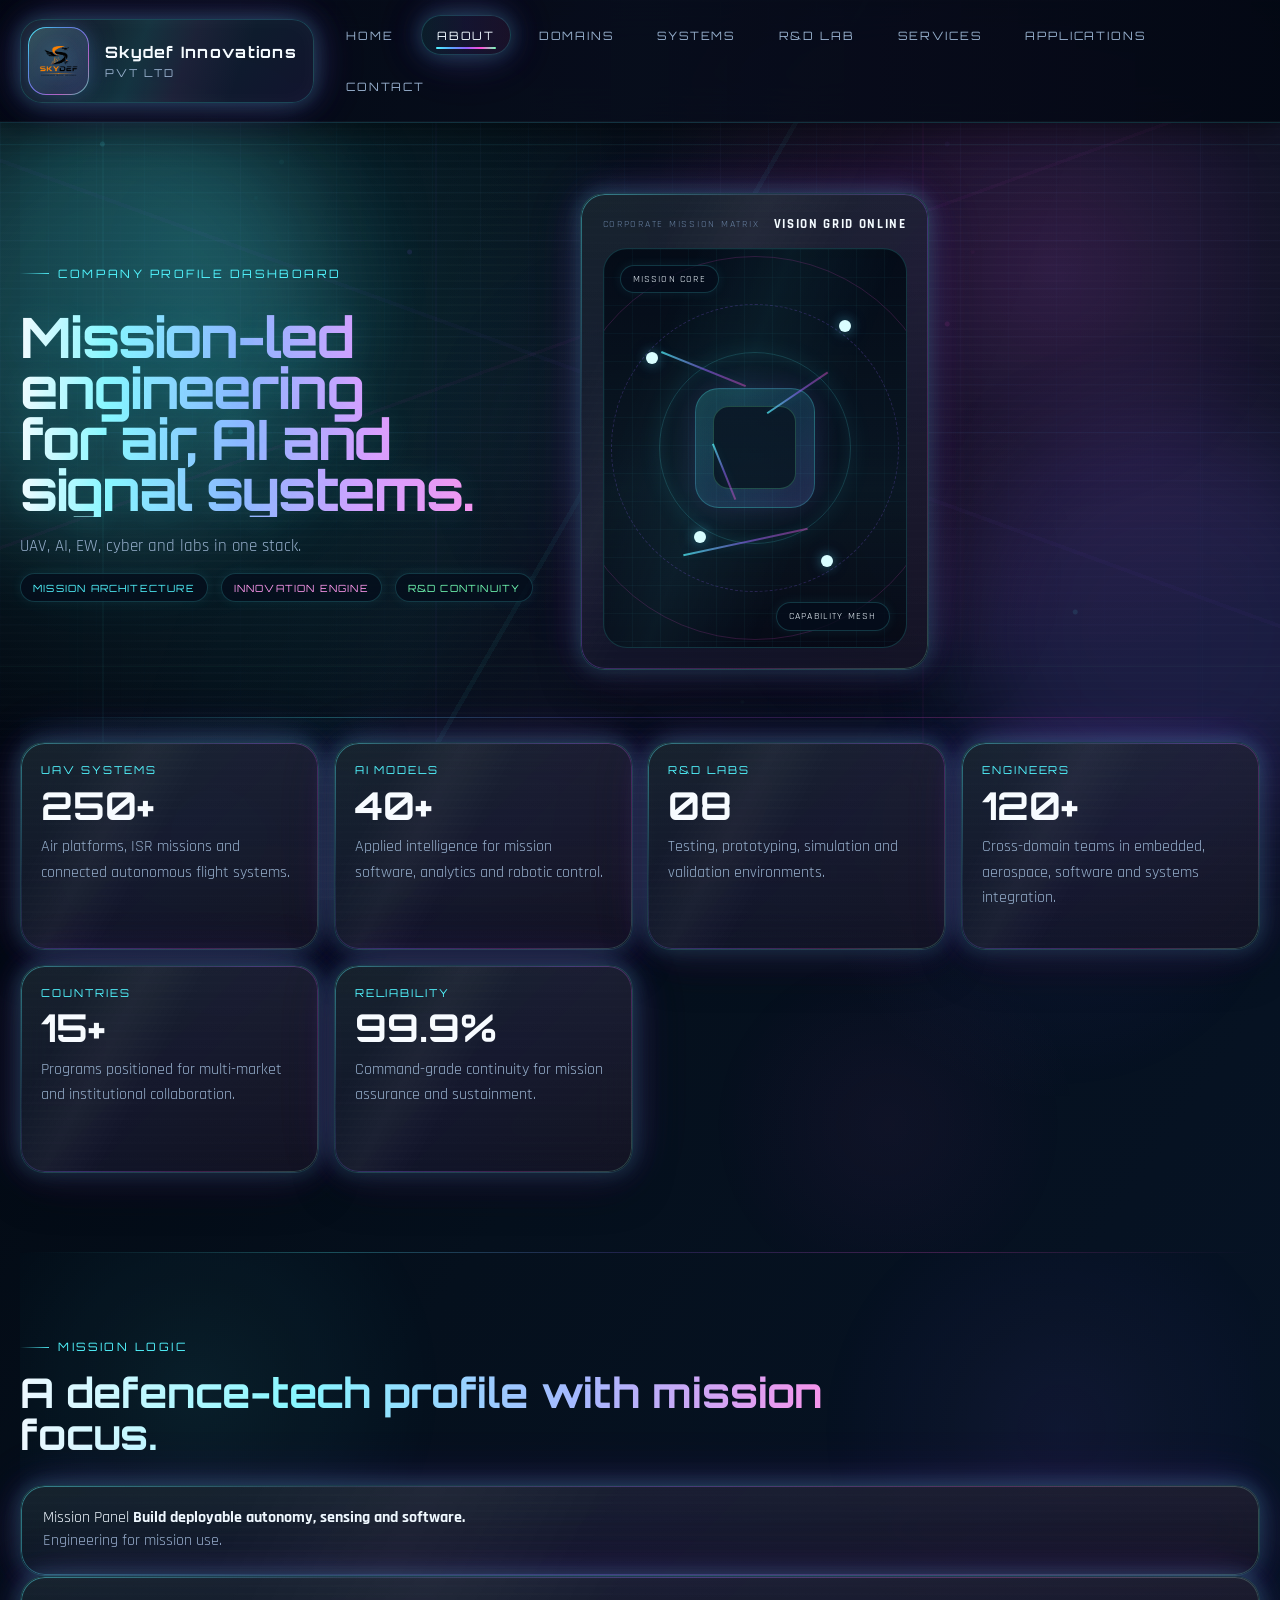
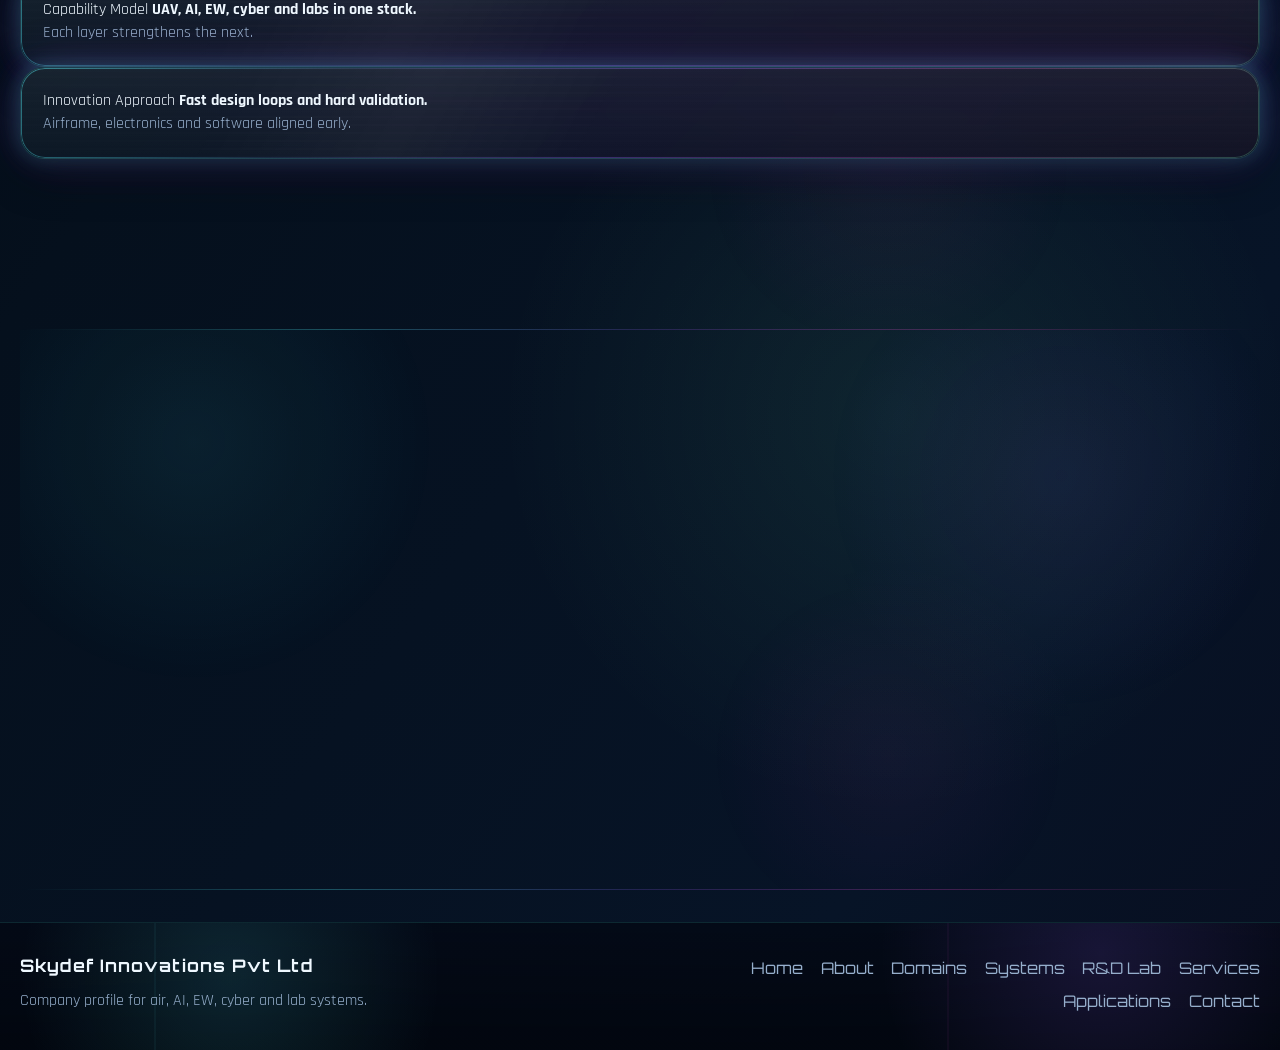
==== commit 5d7a3651: "Clean up website copy and reduce mobile text density" ====
--- a/about.html
+++ b/about.html
@@ -41,8 +41,8 @@
             <section class="section hero hero-page">
                 <div class="hero-copy reveal">
                     <p class="eyebrow">Company Profile Dashboard</p>
-                    <h1>Mission-led engineering built around air dominance, intelligent systems and defence-ready innovation.</h1>
-                    <p class="lead">Skydef Innovations Pvt Ltd is structured as a connected defence-tech ecosystem where UAVs, AI, embedded electronics, cyber, EW, simulation and laboratories operate as one capability model.</p>
+                    <h1>Mission-led engineering for air, AI and signal systems.</h1>
+                    <p class="lead">UAV, AI, EW, cyber and labs in one stack.</p>
                     <div class="chip-row">
                         <span class="status-chip cyan">Mission Architecture</span>
                         <span class="status-chip magenta">Innovation Engine</span>
@@ -89,28 +89,28 @@
             <section class="section">
                 <div class="section-heading reveal">
                     <p class="section-kicker">Mission Logic</p>
-                    <h2>A defence-tech company profile expressed as a live operations dashboard.</h2>
+                    <h2>A defence-tech profile with mission focus.</h2>
                 </div>
                 <div class="capability-grid">
                     <article class="glass-card capability-card reveal">
                         <span>Mission Panel</span>
-                        <strong>Build advanced systems that merge autonomy, sensing, software and strategic mission utility.</strong>
-                        <p>Skydef focuses on deployable engineering outcomes instead of isolated technology experiments.</p>
+                        <strong>Build deployable autonomy, sensing and software.</strong>
+                        <p>Engineering for mission use.</p>
                     </article>
                     <article class="glass-card capability-card reveal">
                         <span>Capability Model</span>
-                        <strong>UAVs, AI, EW, cyber, telemetry, simulation and labs are planned as one operating stack.</strong>
-                        <p>Each layer reinforces the others for stronger product and program execution.</p>
+                        <strong>UAV, AI, EW, cyber and labs in one stack.</strong>
+                        <p>Each layer strengthens the next.</p>
                     </article>
                     <article class="glass-card capability-card reveal">
                         <span>Innovation Approach</span>
-                        <strong>Short design loops, prototype validation and systems thinking drive progress.</strong>
-                        <p>Airframe, electronics, software and field operations are linked from day one.</p>
+                        <strong>Fast design loops and hard validation.</strong>
+                        <p>Airframe, electronics and software aligned early.</p>
                     </article>
                     <article class="glass-card capability-card reveal">
                         <span>R&amp;D Focus</span>
-                        <strong>Persistent investment in testing, simulation, training and future mission concepts.</strong>
-                        <p>The company profile signals long-term technical depth rather than short-term service packaging.</p>
+                        <strong>Testing, simulation and future mission work.</strong>
+                        <p>Built for long-term technical depth.</p>
                     </article>
                 </div>
             </section>
@@ -119,12 +119,11 @@
                 <div class="section-split">
                     <article class="glass-card card-pad reveal">
                         <p class="section-kicker">Business Scope</p>
-                        <h2>Structured for products, facilities, software, mission services and turnkey execution.</h2>
+                        <h2>Built for products, labs and turnkey delivery.</h2>
                         <ul class="list">
-                            <li>Advanced UAV, aerospace, robotics and embedded electronics design, development and integration.</li>
-                            <li>AI/ML platforms, control software, analytics, cloud systems and operational data services.</li>
-                            <li>Cyber-electronic, telemetry, communication, remote sensing and connected field infrastructure.</li>
-                            <li>Laboratories, simulation cells, innovation centers, training facilities and technology parks.</li>
+                            <li>UAV, aerospace, robotics and embedded systems.</li>
+                            <li>AI software, analytics and mission data systems.</li>
+                            <li>Labs, simulation and training infrastructure.</li>
                         </ul>
                     </article>
                     <article class="visual-panel reveal">
@@ -132,10 +131,10 @@
                             <span class="visual-tag tag-top-left">Innovation Grid</span>
                             <span class="visual-tag tag-bottom-right">Field + Lab + Software</span>
                             <div class="lab-grid" style="padding:1rem;">
-                                <div class="lab-cell"><span>Air Systems</span><strong>UAV Platforms</strong><p>Mission airframes, payload architecture and flight control readiness.</p></div>
-                                <div class="lab-cell"><span>AI Stack</span><strong>Intelligent Autonomy</strong><p>Decision support, autonomy and model-led mission software.</p></div>
-                                <div class="lab-cell"><span>Signal Layer</span><strong>EW / Cyber</strong><p>Spectrum awareness, secure links and resilient systems engineering.</p></div>
-                                <div class="lab-cell"><span>Simulation</span><strong>Digital Twin</strong><p>Operator training, rehearsal environments and system validation.</p></div>
+                                <div class="lab-cell"><span>Air Systems</span><strong>UAV Platforms</strong><p>Mission airframes and payloads.</p></div>
+                                <div class="lab-cell"><span>AI Stack</span><strong>Intelligent Autonomy</strong><p>Autonomy and decision support.</p></div>
+                                <div class="lab-cell"><span>Signal Layer</span><strong>EW / Cyber</strong><p>Secure links and resilient systems.</p></div>
+                                <div class="lab-cell"><span>Simulation</span><strong>Digital Twin</strong><p>Training and validation.</p></div>
                             </div>
                         </div>
                     </article>
@@ -147,7 +146,7 @@
             <div class="footer-shell">
                 <div>
                     <h3>Skydef Innovations Pvt Ltd</h3>
-                    <p>Company profile dashboard for autonomous air systems, AI, embedded electronics, cyber-electronic warfare and mission laboratories.</p>
+                    <p>Company profile for air, AI, EW, cyber and lab systems.</p>
                 </div>
                 <div class="footer-links">
                     <a href="index.html">Home</a>
--- a/css/style.css
+++ b/css/style.css
@@ -643,11 +643,13 @@
 }
 
 .hero {
-    min-height: calc(100vh - 80px);
+    min-height: calc(100vh - 86px);
     display: grid;
-    grid-template-columns: 1.02fr 0.98fr;
-    gap: 1.6rem;
-    align-items: stretch;
+    grid-template-columns: minmax(0, 0.88fr) minmax(0, 1.12fr);
+    gap: clamp(1.4rem, 2vw, 2.3rem);
+    align-items: center;
+    padding-top: clamp(2rem, 3vw, 3rem);
+    padding-bottom: clamp(2rem, 3vw, 2.75rem);
 }
 
 .hero-page {
@@ -688,6 +690,20 @@
     display: flex;
     flex-direction: column;
     justify-content: center;
+    align-self: center;
+    gap: 0.8rem;
+    min-width: 0;
+    max-width: 39.5rem;
+    padding-top: 0.2rem;
+}
+
+.hero-company {
+    color: rgba(239, 248, 255, 0.9);
+    font-family: "Orbitron", sans-serif;
+    font-size: 0.86rem;
+    letter-spacing: 0.16em;
+    text-transform: uppercase;
+    margin-top: -0.15rem;
 }
 
 .eyebrow,
@@ -713,15 +729,21 @@
 }
 
 h1 {
-    font-size: clamp(2.9rem, 5vw, 5.5rem);
-    line-height: 0.96;
+    font-size: clamp(3rem, 5vw, 5.7rem);
+    line-height: 0.92;
     letter-spacing: -0.035em;
-    margin-bottom: 1.2rem;
+    margin-bottom: 0.15rem;
     background: linear-gradient(90deg, #f6fbff 0%, #8bf7ff 18%, #8eb7ff 45%, #db9cff 72%, #ff93eb 100%);
     -webkit-background-clip: text;
     background-clip: text;
     color: transparent;
     text-shadow: 0 0 30px rgba(82, 246, 255, 0.12);
+}
+
+.hero h1 {
+    font-size: clamp(2.85rem, 4.35vw, 5rem);
+    max-width: 10.5ch;
+    text-wrap: balance;
 }
 
 h2 {
@@ -749,6 +771,35 @@
 .lead {
     max-width: 42rem;
     font-size: 1.08rem;
+    margin-top: 0.1rem;
+}
+
+.hero-subtitle {
+    min-height: 1.7em;
+    max-width: 32rem;
+    color: #b9fbff;
+    font-size: 1rem;
+    letter-spacing: 0.08em;
+    text-transform: uppercase;
+    margin-top: 0.15rem;
+}
+
+.typing-text {
+    position: relative;
+    display: inline-block;
+    font-family: "Orbitron", sans-serif;
+}
+
+.typing-text::after {
+    content: "";
+    display: inline-block;
+    width: 0.12em;
+    height: 1em;
+    margin-left: 0.2em;
+    vertical-align: -0.08em;
+    background: currentColor;
+    box-shadow: 0 0 12px rgba(82, 246, 255, 0.7);
+    animation: caretBlink 0.95s steps(1) infinite;
 }
 
 .section-heading {
@@ -1029,7 +1080,7 @@
 }
 
 .hero-actions {
-    margin: 2rem 0 1.5rem;
+    margin: 0.85rem 0 0.45rem;
 }
 
 .status-chip,
@@ -1066,7 +1117,7 @@
 }
 
 .nav-code {
-    margin-top: 1.2rem;
+    margin-top: 0.65rem;
 }
 
 .hero-metrics,
@@ -1082,12 +1133,14 @@
 
 .hero-metrics {
     grid-template-columns: repeat(3, minmax(0, 1fr));
+    margin-top: 0.55rem;
+    align-items: stretch;
 }
 
 .metric-card,
 .signal-card,
 .info-card {
-    min-height: 8.2rem;
+    min-height: 8.6rem;
 }
 
 .metric-card span,
@@ -1110,7 +1163,8 @@
 
 .metric-card strong {
     display: block;
-    font-size: 1.02rem;
+    font-size: 0.98rem;
+    line-height: 1.3;
 }
 
 .metric-card p,
@@ -1118,7 +1172,7 @@
 .info-card p,
 .service-node p,
 .timeline-list p {
-    font-size: 0.96rem;
+    font-size: 0.92rem;
 }
 
 .stats-grid {
@@ -1158,6 +1212,22 @@
 .hero-console,
 .hero-side-card {
     height: 100%;
+}
+
+.hero-visual {
+    min-width: 0;
+    display: flex;
+    align-items: stretch;
+    align-self: center;
+}
+
+.hero-console {
+    width: 100%;
+    padding: 1.2rem;
+    display: grid;
+    gap: 1rem;
+    align-content: start;
+    min-width: 0;
 }
 
 .mission-stage,
@@ -1179,6 +1249,10 @@
     overflow: hidden;
 }
 
+.hero .mission-stage {
+    min-height: 35rem;
+}
+
 .mission-stage::before,
 .systems-map::before,
 .lab-stage::before,
@@ -1220,6 +1294,429 @@
     z-index: 2;
 }
 
+.mission-dashboard {
+    isolation: isolate;
+    --parallax-x: 0px;
+    --parallax-y: 0px;
+    background:
+        radial-gradient(circle at 50% 40%, rgba(82, 246, 255, 0.14), transparent 22%),
+        radial-gradient(circle at 62% 18%, rgba(150, 178, 255, 0.12), transparent 20%),
+        linear-gradient(180deg, rgba(6, 14, 28, 0.72) 0%, rgba(7, 17, 32, 0.78) 18%, rgba(10, 18, 28, 0.9) 55%, rgba(5, 10, 18, 0.98) 100%);
+    backface-visibility: hidden;
+    transform: translateZ(0);
+}
+
+.sky-layer,
+.mountain-range,
+.terrain-grid,
+.satellite-orbit,
+.scan-beam,
+.radar-station,
+.comm-tower,
+.tank,
+.soldier,
+.robotic-arm,
+.data-widget,
+.coordinate-label,
+.target-lock {
+    position: absolute;
+}
+
+.sky-layer {
+    inset: 0;
+    background:
+        radial-gradient(circle at 18% 16%, rgba(255, 255, 255, 0.2) 0 1px, transparent 2px),
+        radial-gradient(circle at 74% 12%, rgba(82, 246, 255, 0.36) 0 1px, transparent 2px),
+        radial-gradient(circle at 82% 28%, rgba(255, 255, 255, 0.14) 0 1px, transparent 2px),
+        linear-gradient(180deg, rgba(95, 124, 184, 0.2), transparent 38%);
+    opacity: 0.7;
+    transform: translate(calc(var(--parallax-x) * -0.18), calc(var(--parallax-y) * -0.18));
+}
+
+.mountain-range {
+    left: -4%;
+    right: -4%;
+    background-repeat: no-repeat;
+    background-size: cover;
+    filter: drop-shadow(0 0 20px rgba(82, 246, 255, 0.08));
+}
+
+.mountain-back {
+    bottom: 36%;
+    height: 32%;
+    opacity: 0.35;
+    background:
+        linear-gradient(180deg, rgba(166, 194, 255, 0.18), rgba(17, 31, 58, 0.04)),
+        linear-gradient(90deg, rgba(82, 246, 255, 0.08), transparent 34%, rgba(147, 98, 255, 0.08) 72%, transparent 100%);
+    clip-path: polygon(0 100%, 10% 70%, 18% 82%, 28% 52%, 40% 78%, 52% 42%, 66% 74%, 78% 46%, 92% 80%, 100% 60%, 100% 100%);
+    transform: translate(calc(var(--parallax-x) * -0.08), calc(var(--parallax-y) * -0.08));
+}
+
+.mountain-mid {
+    bottom: 20%;
+    height: 40%;
+    opacity: 0.55;
+    background:
+        linear-gradient(180deg, rgba(85, 121, 173, 0.22), rgba(7, 14, 24, 0.06)),
+        linear-gradient(180deg, rgba(82, 246, 255, 0.08), transparent 55%);
+    clip-path: polygon(0 100%, 9% 74%, 20% 58%, 30% 80%, 41% 50%, 50% 64%, 62% 38%, 73% 66%, 84% 48%, 100% 84%, 100% 100%);
+    transform: translate(calc(var(--parallax-x) * -0.12), calc(var(--parallax-y) * -0.12));
+}
+
+.mountain-front {
+    bottom: 0;
+    height: 33%;
+    background:
+        linear-gradient(180deg, rgba(27, 57, 80, 0.35), rgba(5, 10, 18, 0.96)),
+        linear-gradient(90deg, rgba(82, 246, 255, 0.08), transparent 24%, rgba(82, 246, 255, 0.06) 72%, transparent 100%);
+    clip-path: polygon(0 100%, 8% 84%, 16% 78%, 26% 88%, 38% 72%, 50% 90%, 61% 70%, 72% 82%, 84% 74%, 100% 88%, 100% 100%);
+    transform: translate(calc(var(--parallax-x) * -0.18), calc(var(--parallax-y) * -0.18));
+}
+
+.terrain-grid {
+    left: 2%;
+    right: 2%;
+    bottom: 0;
+    height: 28%;
+    background:
+        repeating-linear-gradient(90deg, rgba(82, 246, 255, 0.12) 0 1px, transparent 1px 34px),
+        repeating-linear-gradient(180deg, rgba(82, 246, 255, 0.12) 0 1px, transparent 1px 22px);
+    clip-path: polygon(0 54%, 14% 38%, 29% 46%, 46% 32%, 58% 42%, 74% 28%, 100% 40%, 100% 100%, 0 100%);
+    opacity: 0.32;
+    animation: terrainPulse 6s ease-in-out infinite;
+    transform: translate(calc(var(--parallax-x) * -0.22), calc(var(--parallax-y) * -0.22));
+}
+
+.satellite-orbit {
+    top: 7%;
+    right: 10%;
+    width: 9rem;
+    height: 9rem;
+    border: 1px dashed rgba(82, 246, 255, 0.24);
+    border-radius: 50%;
+    opacity: 0.72;
+    animation: spinLoader 20s linear infinite;
+}
+
+.satellite-body {
+    position: absolute;
+    left: 50%;
+    top: 0;
+    width: 1.5rem;
+    height: 0.75rem;
+    border-radius: 999px;
+    background: linear-gradient(90deg, rgba(238, 248, 255, 0.95), rgba(82, 246, 255, 0.72));
+    box-shadow: 0 0 14px rgba(82, 246, 255, 0.32);
+    transform: translate(-50%, -50%);
+}
+
+.satellite-body::before,
+.satellite-body::after {
+    content: "";
+    position: absolute;
+    top: 50%;
+    width: 0.8rem;
+    height: 1.4rem;
+    transform: translateY(-50%);
+    border: 1px solid rgba(82, 246, 255, 0.3);
+    background: rgba(88, 166, 255, 0.16);
+}
+
+.satellite-body::before {
+    left: -1rem;
+}
+
+.satellite-body::after {
+    right: -1rem;
+}
+
+.scan-beam {
+    left: 50%;
+    top: 34%;
+    width: 20rem;
+    height: 16rem;
+    transform: translateX(-50%) translate(calc(var(--parallax-x) * 0.1), calc(var(--parallax-y) * 0.1));
+    background: linear-gradient(180deg, rgba(82, 246, 255, 0.16), rgba(82, 246, 255, 0.02) 75%, transparent 100%);
+    clip-path: polygon(48% 0, 52% 0, 88% 100%, 12% 100%);
+    filter: blur(2px);
+    opacity: 0.7;
+    animation: scanBeamMove 5.8s ease-in-out infinite;
+    backface-visibility: hidden;
+    will-change: transform, opacity;
+}
+
+.signal-wave {
+    bottom: 14%;
+    width: 10rem;
+    height: 4rem;
+    background: none;
+    border-top: 2px solid rgba(82, 246, 255, 0.3);
+    border-radius: 50%;
+    opacity: 0.45;
+}
+
+.wave-a {
+    left: 12%;
+    transform: rotate(-6deg);
+    animation: signalPulse 3.8s ease-in-out infinite;
+}
+
+.wave-b {
+    right: 10%;
+    bottom: 18%;
+    border-top-color: rgba(116, 255, 182, 0.28);
+    transform: rotate(8deg);
+    animation: signalPulse 4.4s ease-in-out infinite 0.9s;
+}
+
+.radar-station,
+.comm-tower,
+.tank,
+.soldier {
+    bottom: 16%;
+    background: linear-gradient(180deg, rgba(130, 170, 214, 0.3), rgba(8, 14, 22, 0.9));
+    box-shadow: 0 0 12px rgba(82, 246, 255, 0.08);
+}
+
+.robotic-arm {
+    bottom: 18%;
+    left: 52%;
+    width: 5.5rem;
+    height: 4.4rem;
+    z-index: 2;
+    filter: drop-shadow(0 0 10px rgba(82, 246, 255, 0.12));
+    animation: armShift 5.5s ease-in-out infinite;
+    backface-visibility: hidden;
+    will-change: transform;
+}
+
+.arm-base,
+.arm-joint,
+.arm-claw {
+    position: absolute;
+    display: block;
+    background: linear-gradient(180deg, rgba(170, 209, 255, 0.42), rgba(8, 14, 22, 0.9));
+}
+
+.arm-base {
+    left: 0.2rem;
+    bottom: 0;
+    width: 1.25rem;
+    height: 1.45rem;
+    clip-path: polygon(10% 100%, 0 42%, 24% 12%, 82% 12%, 100% 42%, 92% 100%);
+}
+
+.arm-joint {
+    height: 0.34rem;
+    border-radius: 999px;
+    box-shadow: 0 0 10px rgba(82, 246, 255, 0.12);
+}
+
+.joint-1 {
+    left: 0.9rem;
+    bottom: 1.1rem;
+    width: 2rem;
+    transform: rotate(-26deg);
+    transform-origin: left center;
+}
+
+.joint-2 {
+    left: 2.5rem;
+    bottom: 2rem;
+    width: 1.75rem;
+    transform: rotate(28deg);
+    transform-origin: left center;
+}
+
+.arm-claw {
+    right: 0.15rem;
+    bottom: 2.55rem;
+    width: 1rem;
+    height: 0.9rem;
+    clip-path: polygon(0 48%, 40% 0, 52% 24%, 100% 0, 66% 48%, 100% 100%, 48% 72%, 36% 100%);
+}
+
+.radar-station {
+    width: 2rem;
+    height: 2.4rem;
+    clip-path: polygon(20% 100%, 44% 30%, 56% 30%, 80% 100%);
+}
+
+.radar-station::before {
+    content: "";
+    position: absolute;
+    left: 50%;
+    top: -0.8rem;
+    width: 1.5rem;
+    height: 0.8rem;
+    border: 1px solid rgba(82, 246, 255, 0.3);
+    border-bottom: 0;
+    border-radius: 1.5rem 1.5rem 0 0;
+    transform: translateX(-50%);
+}
+
+.station-a {
+    left: 17%;
+    bottom: 27%;
+}
+
+.station-b {
+    right: 18%;
+    bottom: 31%;
+}
+
+.comm-tower {
+    width: 0.4rem;
+    height: 4rem;
+    background: rgba(166, 201, 255, 0.3);
+}
+
+.comm-tower::before,
+.comm-tower::after {
+    content: "";
+    position: absolute;
+    left: 50%;
+    width: 2.5rem;
+    height: 1.2rem;
+    border-top: 1px solid rgba(82, 246, 255, 0.3);
+    border-radius: 50%;
+    transform: translateX(-50%);
+    animation: signalPulse 3.6s ease-in-out infinite;
+}
+
+.comm-tower::after {
+    top: 0.7rem;
+    width: 3.3rem;
+    animation-delay: 0.5s;
+}
+
+.tower-a {
+    left: 31%;
+    bottom: 22%;
+}
+
+.tower-b {
+    right: 29%;
+    bottom: 24%;
+}
+
+.tank {
+    width: 2.9rem;
+    height: 1rem;
+    clip-path: polygon(0 100%, 8% 56%, 24% 56%, 34% 34%, 66% 34%, 84% 56%, 100% 56%, 100% 100%);
+}
+
+.tank::before {
+    content: "";
+    position: absolute;
+    left: 1.3rem;
+    top: -0.25rem;
+    width: 1rem;
+    height: 0.18rem;
+    background: rgba(190, 219, 255, 0.5);
+}
+
+.tank-a {
+    left: 25%;
+}
+
+.tank-b {
+    right: 23%;
+}
+
+.soldier {
+    width: 0.6rem;
+    height: 1.5rem;
+    clip-path: polygon(50% 0, 76% 18%, 72% 46%, 100% 100%, 70% 100%, 54% 66%, 38% 100%, 8% 100%, 28% 46%, 24% 18%);
+}
+
+.soldier-a {
+    left: 39%;
+    bottom: 19%;
+    animation: soldierWalk 4.4s ease-in-out infinite;
+    backface-visibility: hidden;
+    will-change: transform, opacity;
+}
+
+.soldier-b {
+    right: 38%;
+    bottom: 21%;
+    animation: soldierWalk 4.4s ease-in-out infinite 0.8s;
+    backface-visibility: hidden;
+    will-change: transform, opacity;
+}
+
+.data-widget {
+    z-index: 3;
+    min-width: 8.6rem;
+    padding: 0.7rem 0.8rem;
+    border-radius: 16px;
+    border: 1px solid rgba(82, 246, 255, 0.2);
+    background: linear-gradient(180deg, rgba(7, 15, 28, 0.88), rgba(7, 15, 28, 0.52));
+    box-shadow: 0 0 18px rgba(82, 246, 255, 0.12);
+    backdrop-filter: blur(12px);
+    transform: translate(calc(var(--parallax-x) * 0.08), calc(var(--parallax-y) * 0.08));
+}
+
+.data-widget span,
+.coordinate-label {
+    color: var(--text-dim);
+    font-family: "Orbitron", sans-serif;
+    font-size: 0.58rem;
+    letter-spacing: 0.14em;
+    text-transform: uppercase;
+}
+
+.data-widget strong {
+    display: block;
+    margin-top: 0.28rem;
+    color: #f8fcff;
+    font-size: 0.88rem;
+    letter-spacing: 0.08em;
+}
+
+.widget-a {
+    left: 5%;
+    top: 14%;
+}
+
+.widget-b {
+    right: 5%;
+    top: 18%;
+}
+
+.widget-c {
+    left: 7%;
+    bottom: 18%;
+}
+
+.widget-d {
+    right: 6%;
+    bottom: 16%;
+}
+
+.coordinate-label {
+    z-index: 3;
+    padding: 0.28rem 0.4rem;
+    border-left: 1px solid rgba(82, 246, 255, 0.4);
+    background: linear-gradient(90deg, rgba(5, 13, 27, 0.68), transparent);
+}
+
+.coord-a {
+    left: 16%;
+    top: 40%;
+}
+
+.coord-b {
+    right: 14%;
+    top: 48%;
+}
+
+.coord-c {
+    right: 26%;
+    bottom: 34%;
+}
+
 .tag-top-left {
     left: 1rem;
     top: 1rem;
@@ -1322,11 +1819,25 @@
 .drone-shell {
     position: absolute;
     left: 50%;
-    top: 50%;
+    top: 42%;
     width: 14rem;
     height: 8rem;
     transform: translate(-50%, -50%);
     animation: droneHover 6s ease-in-out infinite;
+    z-index: 4;
+    backface-visibility: hidden;
+    will-change: transform;
+}
+
+.drone-glow {
+    left: 50%;
+    top: 50%;
+    width: 11rem;
+    height: 11rem;
+    transform: translate(-50%, -50%);
+    border-radius: 50%;
+    background: radial-gradient(circle, rgba(82, 246, 255, 0.3), rgba(82, 246, 255, 0.08) 48%, transparent 72%);
+    filter: blur(10px);
 }
 
 .drone-shell span,
@@ -1537,6 +2048,35 @@
     top: 58%;
 }
 
+.target-lock {
+    z-index: 3;
+    width: 2.4rem;
+    height: 2.4rem;
+    border: 1px solid rgba(255, 122, 162, 0.55);
+    border-radius: 0.45rem;
+    box-shadow: 0 0 18px rgba(255, 122, 162, 0.16);
+    animation: lockPulse 2.8s ease-in-out infinite;
+}
+
+.target-lock::before,
+.target-lock::after {
+    content: "";
+    position: absolute;
+    inset: 0.3rem;
+    border: 1px solid rgba(82, 246, 255, 0.35);
+    border-radius: 0.25rem;
+}
+
+.lock-a {
+    left: 18%;
+    bottom: 25%;
+}
+
+.lock-b {
+    right: 20%;
+    bottom: 28%;
+}
+
 .diagram-line,
 .beam,
 .trace,
@@ -1618,6 +2158,7 @@
     border-radius: 16px;
     border: 1px solid rgba(82, 246, 255, 0.12);
     background: rgba(7, 14, 27, 0.66);
+    min-width: 0;
 }
 
 .info-strip {
@@ -1655,6 +2196,43 @@
     font-size: 1rem;
     color: var(--text);
     margin-bottom: 0.35rem;
+}
+
+@keyframes caretBlink {
+    0%, 49% { opacity: 1; }
+    50%, 100% { opacity: 0; }
+}
+
+@keyframes terrainPulse {
+    0%, 100% { opacity: 0.26; transform: translateY(0); }
+    50% { opacity: 0.4; transform: translateY(-0.18rem); }
+}
+
+@keyframes scanBeamMove {
+    0%, 100% { transform: translateX(-50%) rotate(-8deg); opacity: 0.5; }
+    50% { transform: translateX(-50%) rotate(9deg); opacity: 0.82; }
+}
+
+@keyframes signalPulse {
+    0%, 100% { opacity: 0.2; filter: drop-shadow(0 0 0 rgba(82, 246, 255, 0)); }
+    50% { opacity: 0.55; filter: drop-shadow(0 0 8px rgba(82, 246, 255, 0.25)); }
+}
+
+@keyframes lockPulse {
+    0%, 100% { transform: scale(1); opacity: 0.7; }
+    50% { transform: scale(1.08); opacity: 1; }
+}
+
+@keyframes armShift {
+    0%, 100% { transform: translateY(0) rotate(-2deg); }
+    50% { transform: translateY(-0.2rem) rotate(4deg); }
+}
+
+@keyframes soldierWalk {
+    0%, 100% { transform: translateX(0) scaleY(1); opacity: 0.7; }
+    25% { transform: translateX(0.12rem) translateY(-0.04rem) scaleY(0.98); }
+    50% { transform: translateX(0.24rem) scaleY(1); opacity: 0.95; }
+    75% { transform: translateX(0.12rem) translateY(-0.04rem) scaleY(0.98); }
 }
 
 .list {
@@ -2437,8 +3015,7 @@
     50% { filter: brightness(1.2); }
 }
 
-@media (max-width: 1100px) {
-    .hero,
+@media (max-width: 1180px) {
     .section-split,
     .feature-panel,
     .system-panel,
@@ -2452,8 +3029,27 @@
         min-height: auto;
     }
 
+    .hero {
+        grid-template-columns: minmax(0, 0.96fr) minmax(0, 1.04fr);
+        gap: 1.5rem;
+        padding-top: 1.6rem;
+        padding-bottom: 1.6rem;
+    }
+
+    .hero-copy,
+    .hero-visual {
+        max-width: none;
+    }
+
+    .hero-metrics {
+        grid-template-columns: repeat(2, minmax(0, 1fr));
+    }
+
+    .metric-card:last-child {
+        grid-column: 1 / -1;
+    }
+
     .stats-grid,
-    .hero-metrics,
     .panel-grid.four-col,
     .applications-grid,
     .sector-grid {
@@ -2473,7 +3069,7 @@
     }
 }
 
-@media (max-width: 760px) {
+@media (max-width: 1023px) {
     .navbar {
         flex-wrap: wrap;
     }
@@ -2491,6 +3087,7 @@
         border-radius: 20px;
         border: 1px solid rgba(82, 246, 255, 0.18);
         background: linear-gradient(180deg, rgba(4, 10, 22, 0.96), rgba(8, 12, 28, 0.94));
+        box-shadow: 0 18px 40px rgba(0, 0, 0, 0.36);
     }
 
     .nav-links.open {
@@ -2508,6 +3105,52 @@
     .brand-mark {
         width: 3.7rem;
         height: 3.7rem;
+    }
+
+    .hero {
+        grid-template-columns: 1fr;
+        gap: 1.4rem;
+        padding-top: 1.4rem;
+        align-items: start;
+    }
+
+    .hero-copy,
+    .hero-visual {
+        max-width: none;
+    }
+
+    .hero-visual {
+        order: 2;
+    }
+
+    .hero-actions {
+        width: 100%;
+    }
+
+    .hero-console {
+        padding: 1rem;
+    }
+
+    .hero .mission-stage {
+        min-height: 31rem;
+    }
+
+    .widget-a,
+    .widget-b {
+        top: 12%;
+    }
+
+    .widget-c,
+    .widget-d {
+        bottom: 14%;
+    }
+}
+
+@media (max-width: 760px) {
+    .navbar,
+    .section,
+    .footer-shell {
+        width: min(calc(100% - 1.25rem), var(--container));
     }
 
     .hero-metrics,
@@ -2534,12 +3177,43 @@
         padding: 4rem 0;
     }
 
-    h1 {
-        font-size: 2.5rem;
+    .hero {
+        gap: 1.2rem;
+        padding-top: 1rem;
+        padding-bottom: 1.2rem;
+    }
+
+    .hero-copy {
+        gap: 0.72rem;
+        padding-top: 0;
+    }
+
+    .hero h1 {
+        font-size: clamp(1.92rem, 8.8vw, 2.7rem);
+        max-width: none;
     }
 
     h2 {
         font-size: 1.8rem;
+    }
+
+    .hero-subtitle {
+        min-height: 2.4em;
+        font-size: 0.78rem;
+        letter-spacing: 0.04em;
+    }
+
+    .lead {
+        font-size: 1rem;
+    }
+
+    .hero-actions {
+        margin: 0.65rem 0 0.3rem;
+    }
+
+    .chip-row,
+    .nav-code {
+        gap: 0.55rem;
     }
 
     .mission-stage,
@@ -2554,6 +3228,45 @@
         min-height: 23rem;
     }
 
+    .hero .mission-stage {
+        min-height: 27rem;
+    }
+
+    .visual-tag,
+    .coordinate-label {
+        font-size: 0.52rem;
+    }
+
+    .data-widget {
+        min-width: 7.25rem;
+        padding: 0.6rem 0.65rem;
+    }
+
+    .data-widget strong {
+        font-size: 0.76rem;
+    }
+
+    .drone-shell {
+        width: 11rem;
+        height: 6.5rem;
+    }
+
+    .robotic-arm {
+        left: 54%;
+        width: 4.6rem;
+        height: 3.8rem;
+    }
+
+    .widget-a,
+    .widget-b {
+        min-width: 6.7rem;
+    }
+
+    .ring-1 { width: 9rem; height: 9rem; }
+    .ring-2 { width: 14rem; height: 14rem; }
+    .ring-3 { width: 18rem; height: 18rem; }
+    .ring-4 { width: 22rem; height: 22rem; }
+
     .sector-node {
         width: 4.8rem;
         min-height: 4.8rem;
@@ -2573,3 +3286,376 @@
         width: 100%;
     }
 }
+
+@media (max-width: 480px) {
+    .navbar,
+    .section,
+    .footer-shell {
+        width: min(calc(100% - 1rem), var(--container));
+    }
+
+    .brand {
+        gap: 0.75rem;
+        padding-right: 0.8rem;
+    }
+
+    .brand-text strong {
+        font-size: 0.84rem;
+    }
+
+    .brand-text small {
+        font-size: 0.6rem;
+    }
+
+    .hero {
+        padding-top: 1rem;
+        gap: 1.1rem;
+    }
+
+    .hero-console {
+        padding: 0.85rem;
+    }
+
+    .hero-company,
+    .eyebrow {
+        font-size: 0.66rem;
+        letter-spacing: 0.16em;
+    }
+
+    .hero h1 {
+        font-size: clamp(1.64rem, 8.2vw, 2.12rem);
+    }
+
+    .hero .mission-stage {
+        min-height: 23.5rem;
+        border-radius: 20px;
+    }
+
+    .visual-tag.tag-top-right,
+    .visual-tag.tag-bottom-left,
+    .coord-b,
+    .coord-c,
+    .widget-c,
+    .widget-d,
+    .robotic-arm,
+    .soldier-b,
+    .tank-b {
+        display: none;
+    }
+
+    .widget-a {
+        left: 4%;
+        top: 13%;
+    }
+
+    .widget-b {
+        right: 4%;
+        top: 18%;
+    }
+
+    .coord-a {
+        left: 10%;
+        top: 44%;
+    }
+
+    .drone-shell {
+        top: 44%;
+        width: 9rem;
+        height: 5.6rem;
+    }
+
+    .drone-core {
+        width: 3rem;
+        height: 1.5rem;
+    }
+
+    .drone-wing {
+        width: 3.4rem;
+    }
+
+    .drone-tail.left {
+        left: 2.7rem;
+    }
+
+    .drone-tail.right {
+        right: 2.7rem;
+    }
+
+    .drone-prop {
+        width: 1.7rem;
+        height: 1.7rem;
+    }
+
+    .drone-prop.p1,
+    .drone-prop.p2 {
+        top: 1rem;
+    }
+
+    .drone-prop.p3,
+    .drone-prop.p4 {
+        bottom: 0.3rem;
+    }
+
+    .mini-stat {
+        padding: 0.7rem;
+    }
+
+    .mini-stat-value {
+        font-size: 1.35rem;
+    }
+}
+
+@media (max-width: 768px) {
+    body,
+    body::before,
+    body::after,
+    .ambient::before,
+    .ambient::after,
+    .circuit-overlay::before,
+    .circuit-overlay::after,
+    .hud-overlay::before,
+    .hud-overlay::after,
+    .glass-card::before,
+    .glass-card::after,
+    .command-panel::before,
+    .command-panel::after,
+    .stat-panel::before,
+    .stat-panel::after,
+    .system-panel::before,
+    .system-panel::after,
+    .mission-board::before,
+    .mission-board::after,
+    .contact-card::before,
+    .contact-card::after,
+    .contact-form::before,
+    .contact-form::after,
+    .domain-card::before,
+    .domain-card::after,
+    .service-card::before,
+    .service-card::after,
+    .sector-card::before,
+    .sector-card::after,
+    .mini-panel::before,
+    .mini-panel::after,
+    .capability-card::before,
+    .capability-card::after,
+    .flow-card::before,
+    .flow-card::after,
+    .timeline-card::before,
+    .timeline-card::after,
+    .signal-card::before,
+    .signal-card::after,
+    .lab-card::before,
+    .lab-card::after,
+    .info-card::before,
+    .info-card::after,
+    .feature-panel::before,
+    .feature-panel::after,
+    .mission-stage::after,
+    .systems-map::after,
+    .lab-stage::after,
+    .service-stage::after,
+    .sector-stage::after,
+    .contact-stage::after,
+    .about-stage::after,
+    .visual-frame::after,
+    .hero-hud::after {
+        animation: none !important;
+    }
+
+    body {
+        animation: none;
+        transition: opacity 0.35s ease;
+    }
+
+    body::after,
+    .circuit-overlay::after,
+    .hud-overlay::before,
+    .hud-overlay::after,
+    .particle-field {
+        display: none;
+    }
+
+    .ambient::before,
+    .ambient::after {
+        filter: blur(34px);
+        opacity: 0.16;
+    }
+
+    .grid-overlay,
+    .circuit-overlay,
+    .hud-overlay {
+        opacity: 0.12;
+    }
+
+    .site-header,
+    .glass-card,
+    .command-panel,
+    .stat-panel,
+    .system-panel,
+    .mission-board,
+    .contact-card,
+    .contact-form,
+    .domain-card,
+    .service-card,
+    .sector-card,
+    .mini-panel,
+    .capability-card,
+    .flow-card,
+    .timeline-card,
+    .signal-card,
+    .lab-card,
+    .info-card,
+    .feature-panel,
+    .data-widget {
+        backdrop-filter: none;
+    }
+
+    .glass-card,
+    .command-panel,
+    .stat-panel,
+    .system-panel,
+    .mission-board,
+    .contact-card,
+    .contact-form,
+    .domain-card,
+    .service-card,
+    .sector-card,
+    .mini-panel,
+    .capability-card,
+    .flow-card,
+    .timeline-card,
+    .signal-card,
+    .lab-card,
+    .info-card,
+    .feature-panel,
+    .data-widget,
+    .status-chip,
+    .nav-code span,
+    .visual-tag,
+    .btn,
+    .brand,
+    .brand-mark,
+    .hud-ring,
+    .radar-sweep,
+    .drone-glow,
+    .drone-prop,
+    .flight-path,
+    .target-lock {
+        box-shadow: none !important;
+        filter: none !important;
+    }
+
+    .mission-dashboard,
+    .drone-shell,
+    .scan-beam,
+    .robotic-arm,
+    .soldier-a,
+    .soldier-b,
+    .data-widget,
+    .sky-layer,
+    .mountain-back,
+    .mountain-mid,
+    .mountain-front,
+    .terrain-grid {
+        transform: translate3d(0, 0, 0) !important;
+    }
+
+    .drone-shell {
+        animation: droneHover 18s ease-in-out infinite;
+    }
+
+    .robotic-arm,
+    .soldier-a,
+    .soldier-b,
+    .radar-sweep,
+    .scan-beam,
+    .wave-a,
+    .wave-b,
+    .satellite-orbit,
+    .ring-2,
+    .ring-3,
+    .ring-4,
+    .flight-path::after,
+    .path-a,
+    .path-b,
+    .path-c,
+    .target-lock {
+        animation: none !important;
+    }
+
+    .ring-1 {
+        animation: pulseScale 14s ease-in-out infinite;
+    }
+
+    .mission-stage,
+    .hero-console,
+    .hero-visual,
+    .hero-copy {
+        backface-visibility: hidden;
+        transform: translateZ(0);
+    }
+}
+
+@media (max-width: 480px) {
+    .grid-overlay,
+    .circuit-overlay,
+    .hud-overlay {
+        opacity: 0.08;
+    }
+
+    .ambient::before,
+    .ambient::after {
+        opacity: 0.1;
+        filter: blur(26px);
+    }
+
+    .hero-console,
+    .mission-stage {
+        border-color: rgba(82, 246, 255, 0.14);
+    }
+
+    .widget-a,
+    .widget-b,
+    .coord-a,
+    .ring-1,
+    .drone-glow {
+        opacity: 0.78;
+    }
+}
+
+@media (prefers-reduced-motion: reduce) {
+    html {
+        scroll-behavior: auto;
+    }
+
+    *,
+    *::before,
+    *::after {
+        animation-duration: 0.01ms !important;
+        animation-iteration-count: 1 !important;
+        transition-duration: 0.01ms !important;
+    }
+
+    body,
+    body::before,
+    body::after,
+    .ambient::before,
+    .ambient::after,
+    .particle-field,
+    .circuit-overlay::before,
+    .circuit-overlay::after,
+    .hud-overlay::before,
+    .hud-overlay::after,
+    .mission-stage::after,
+    .systems-map::after,
+    .lab-stage::after,
+    .service-stage::after,
+    .sector-stage::after,
+    .contact-stage::after,
+    .about-stage::after,
+    .visual-frame::after,
+    .hero-hud::after {
+        animation: none !important;
+    }
+}
